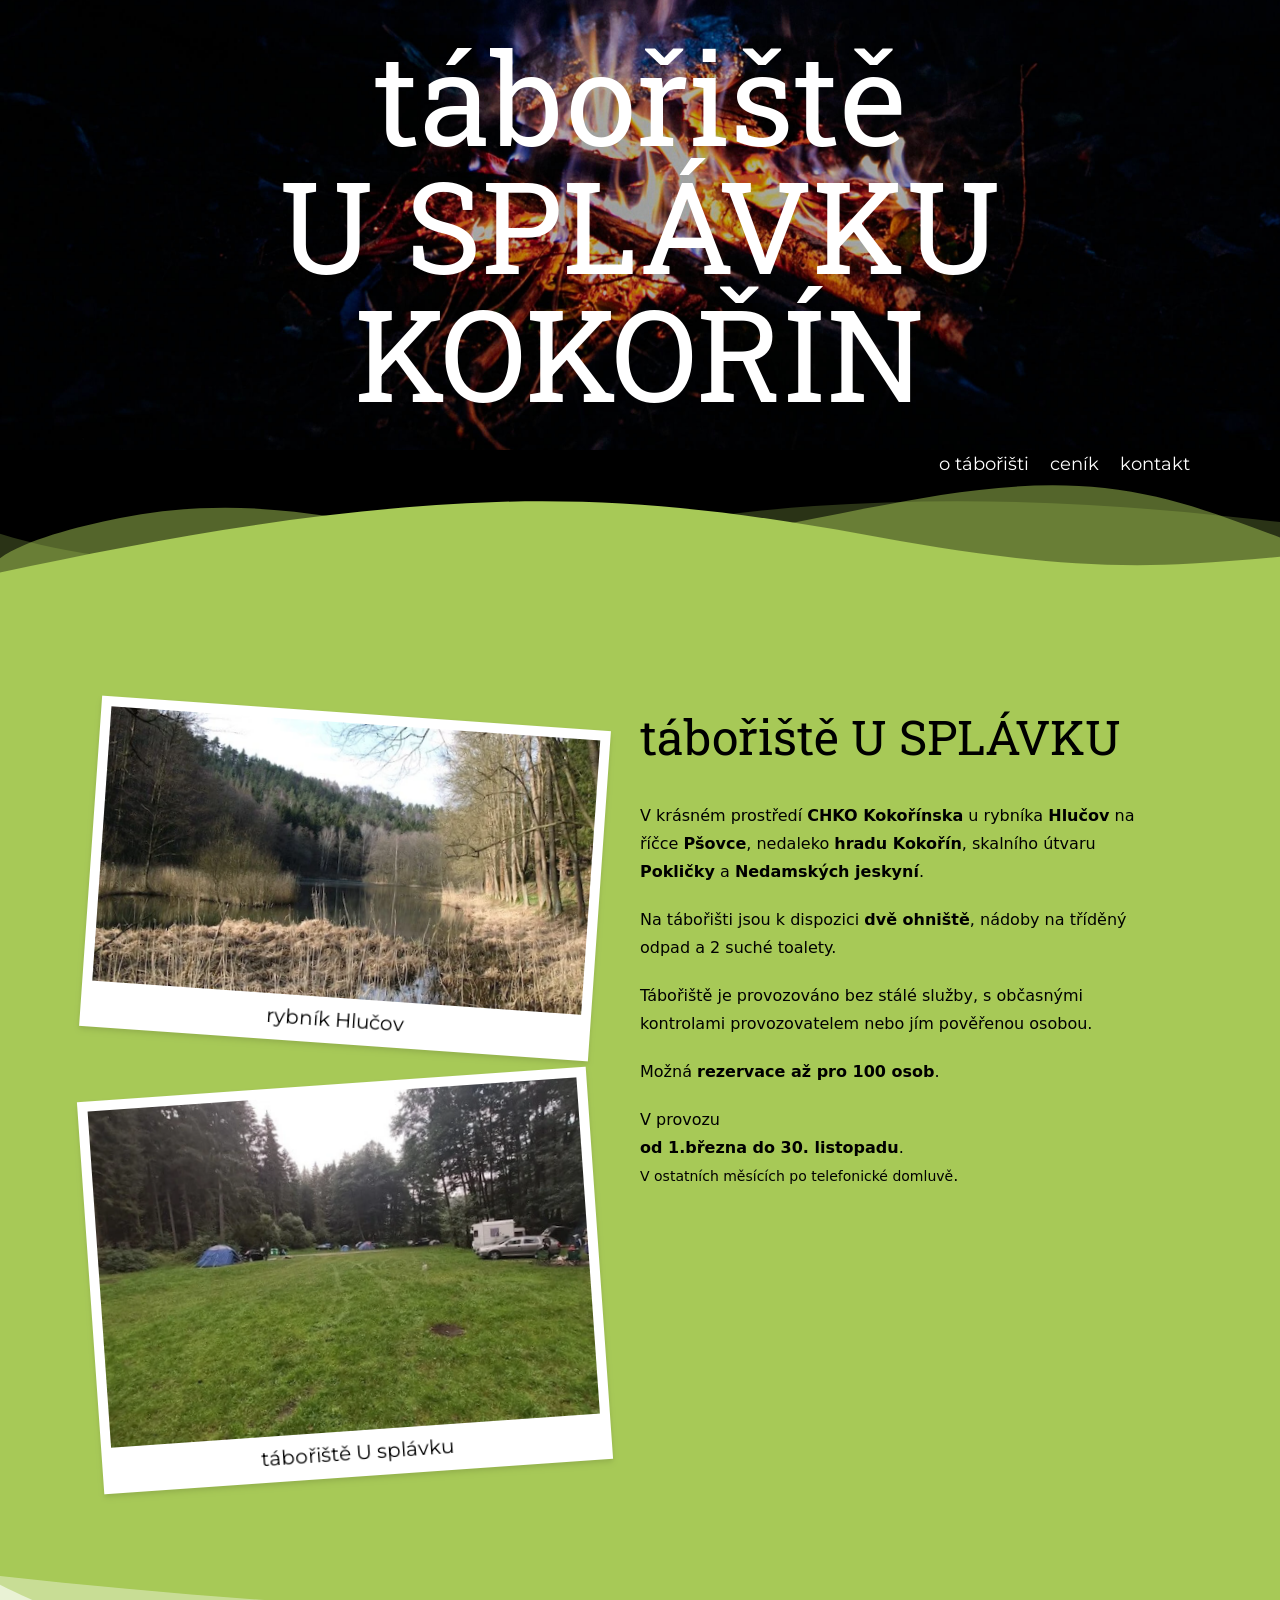
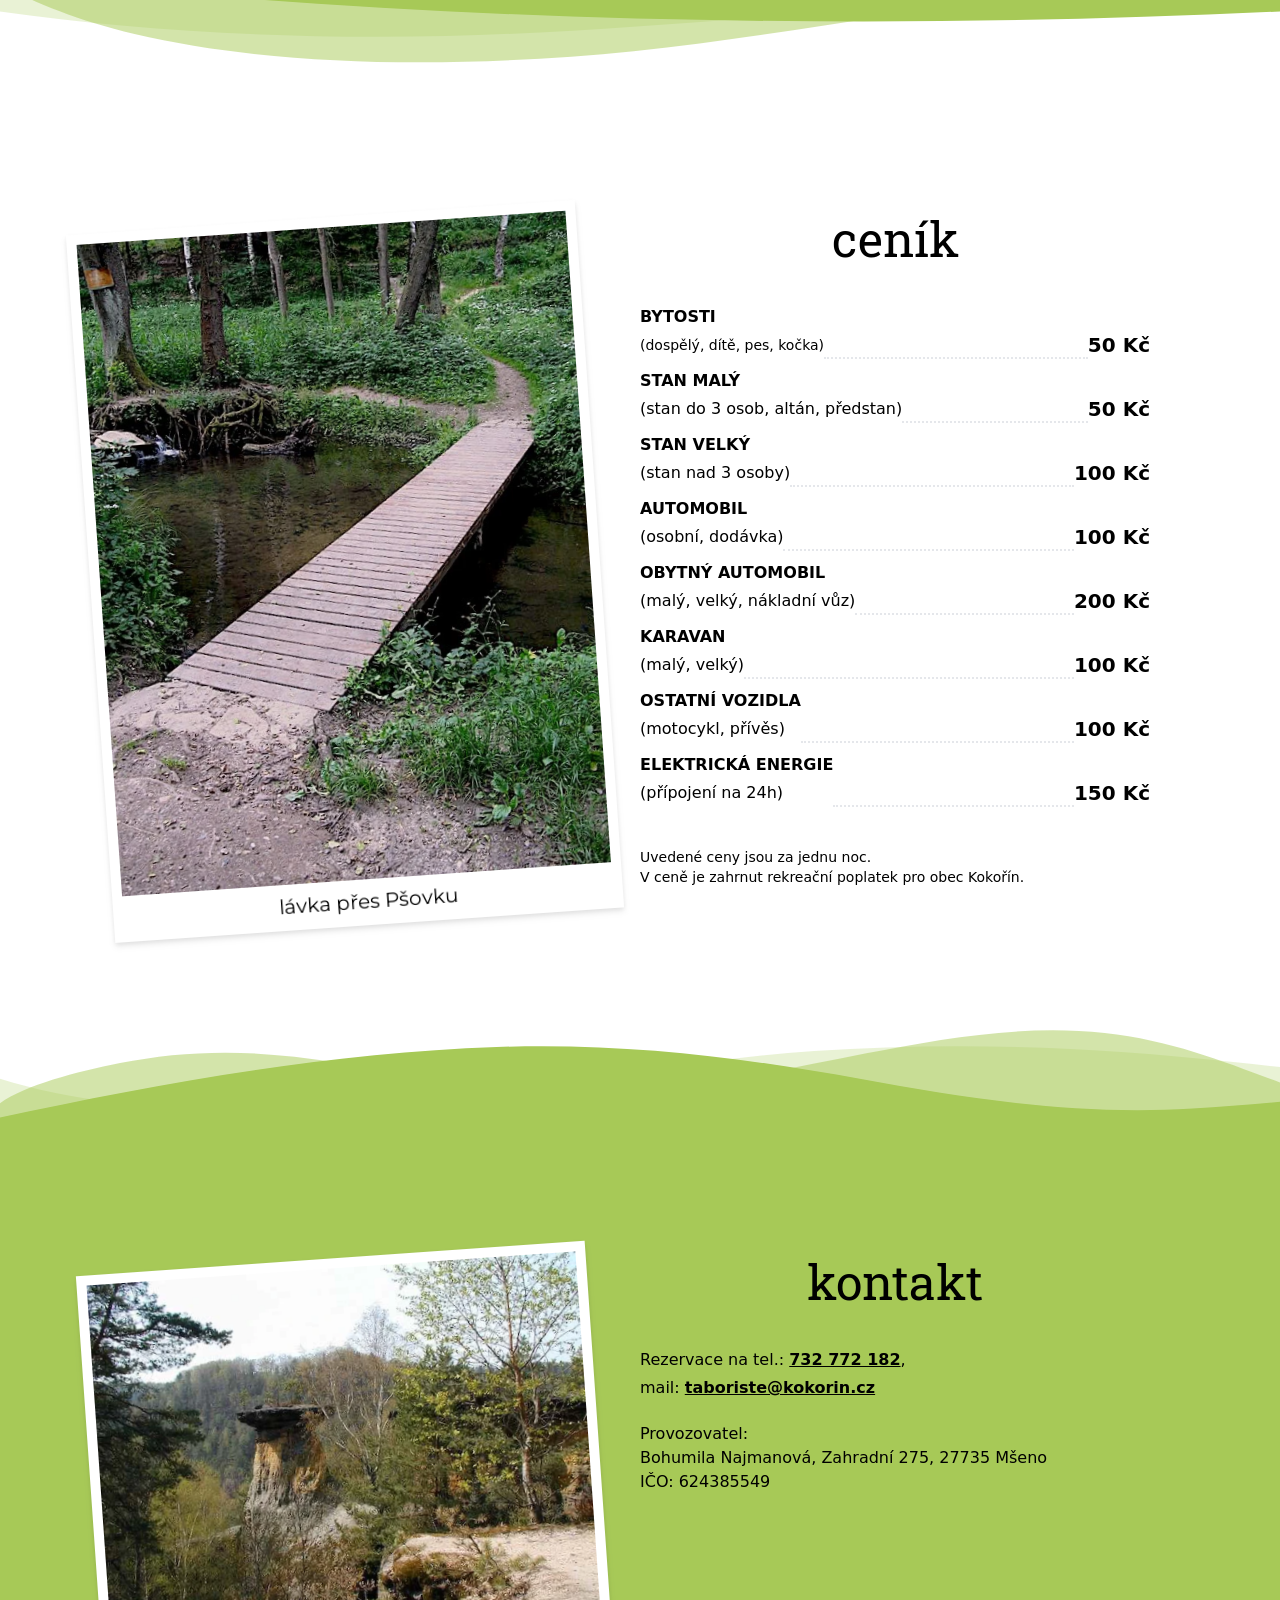
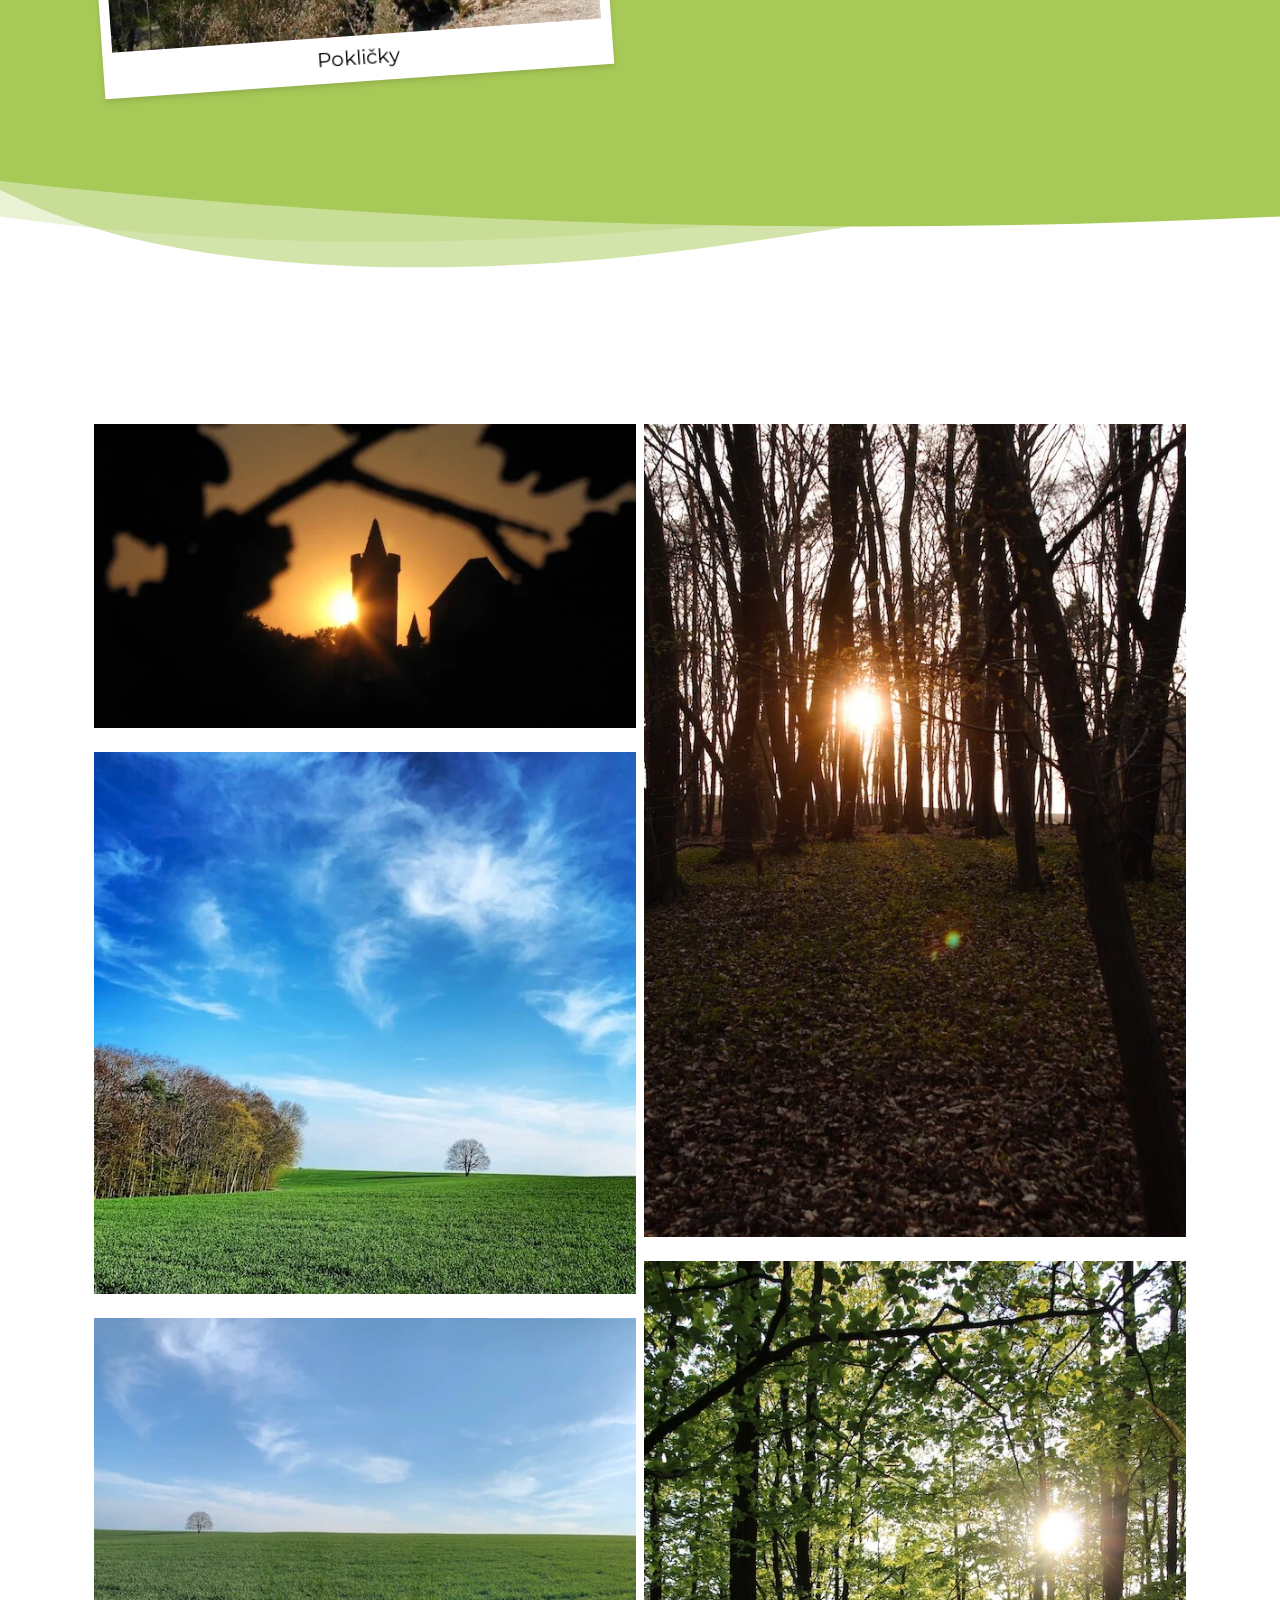
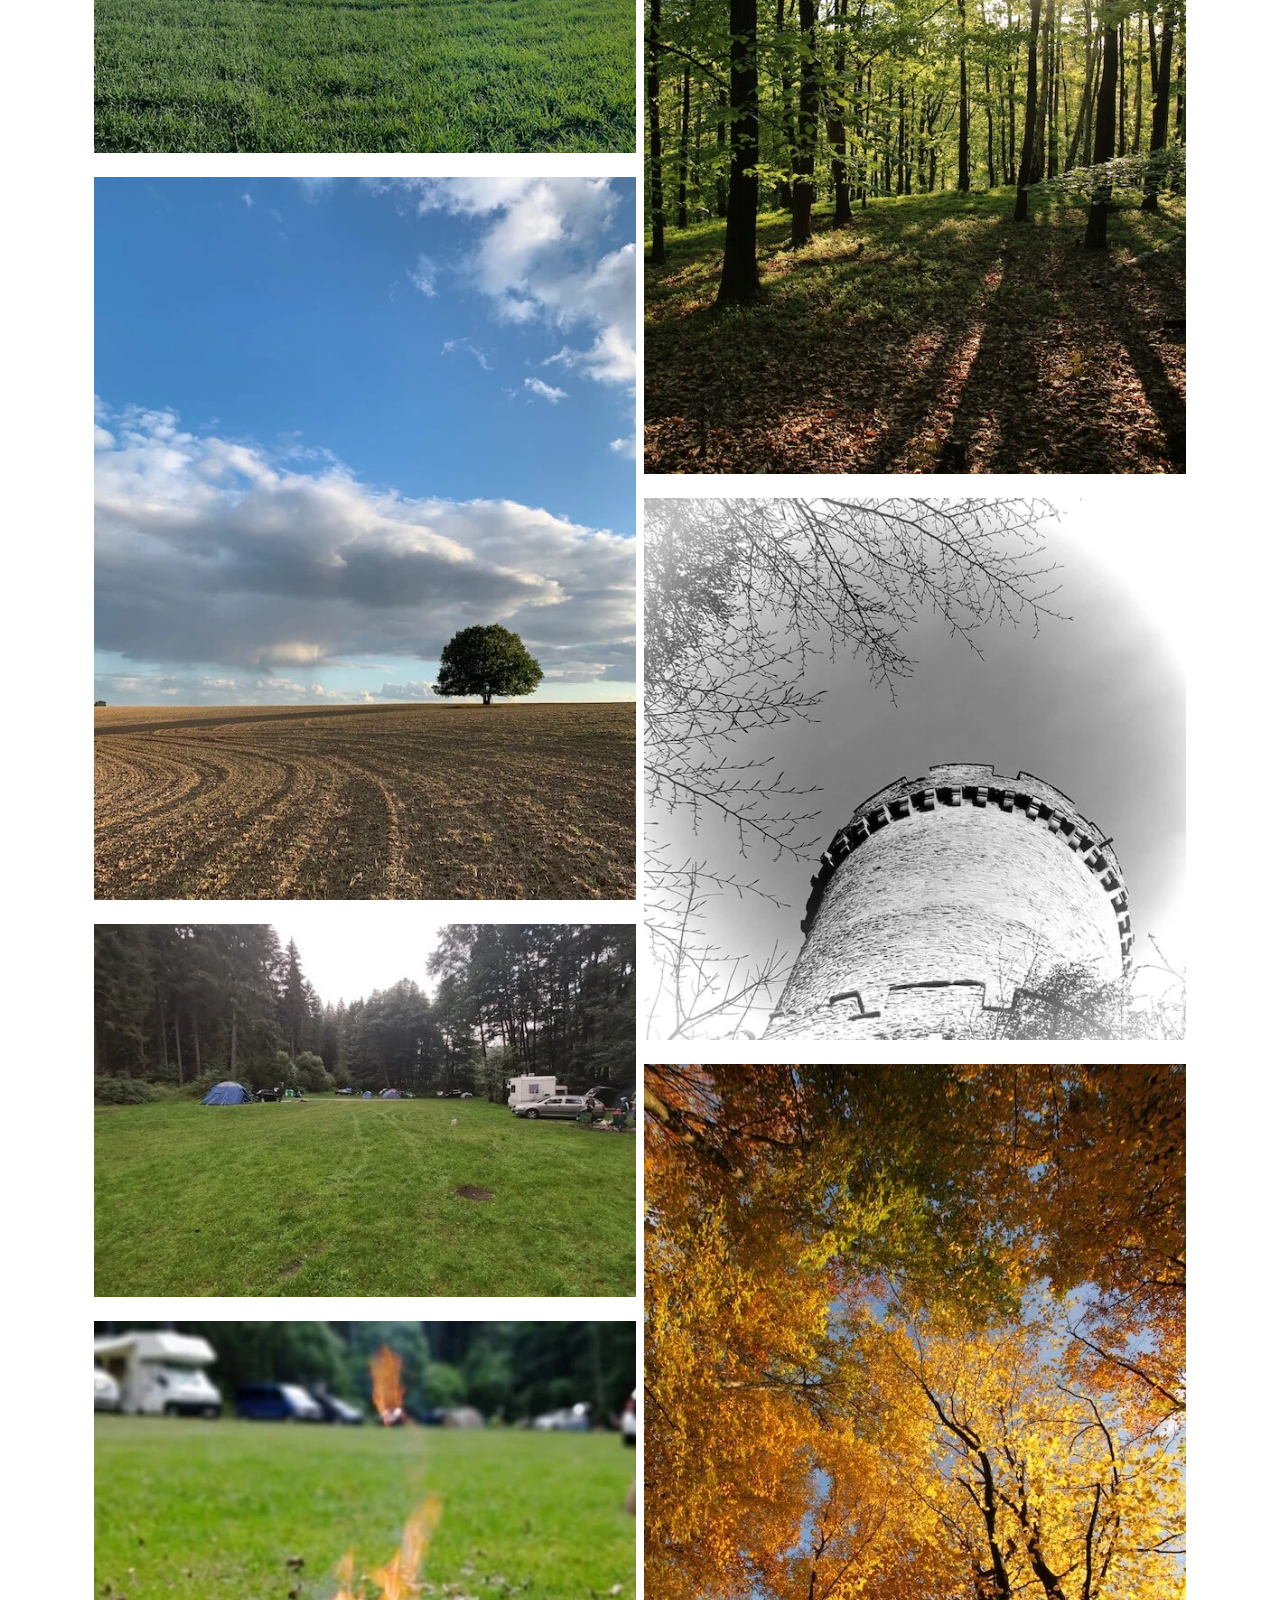
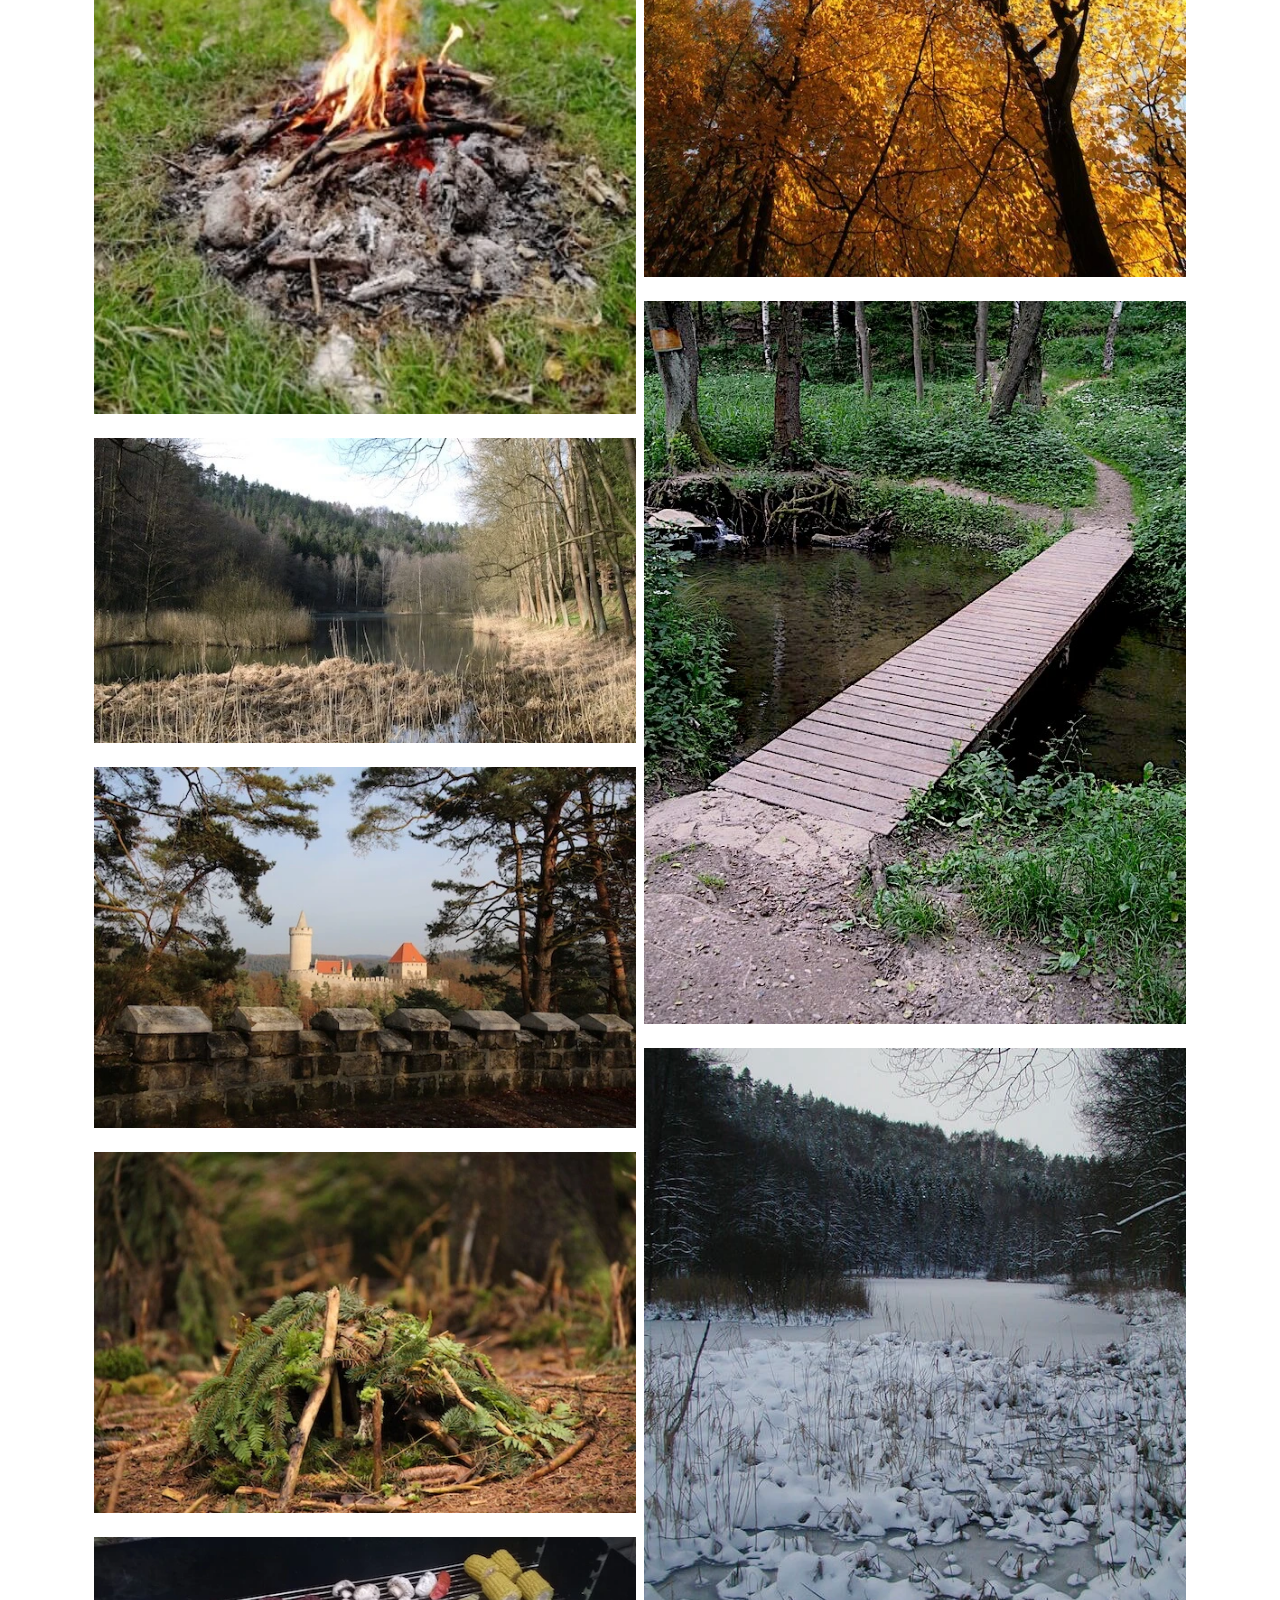
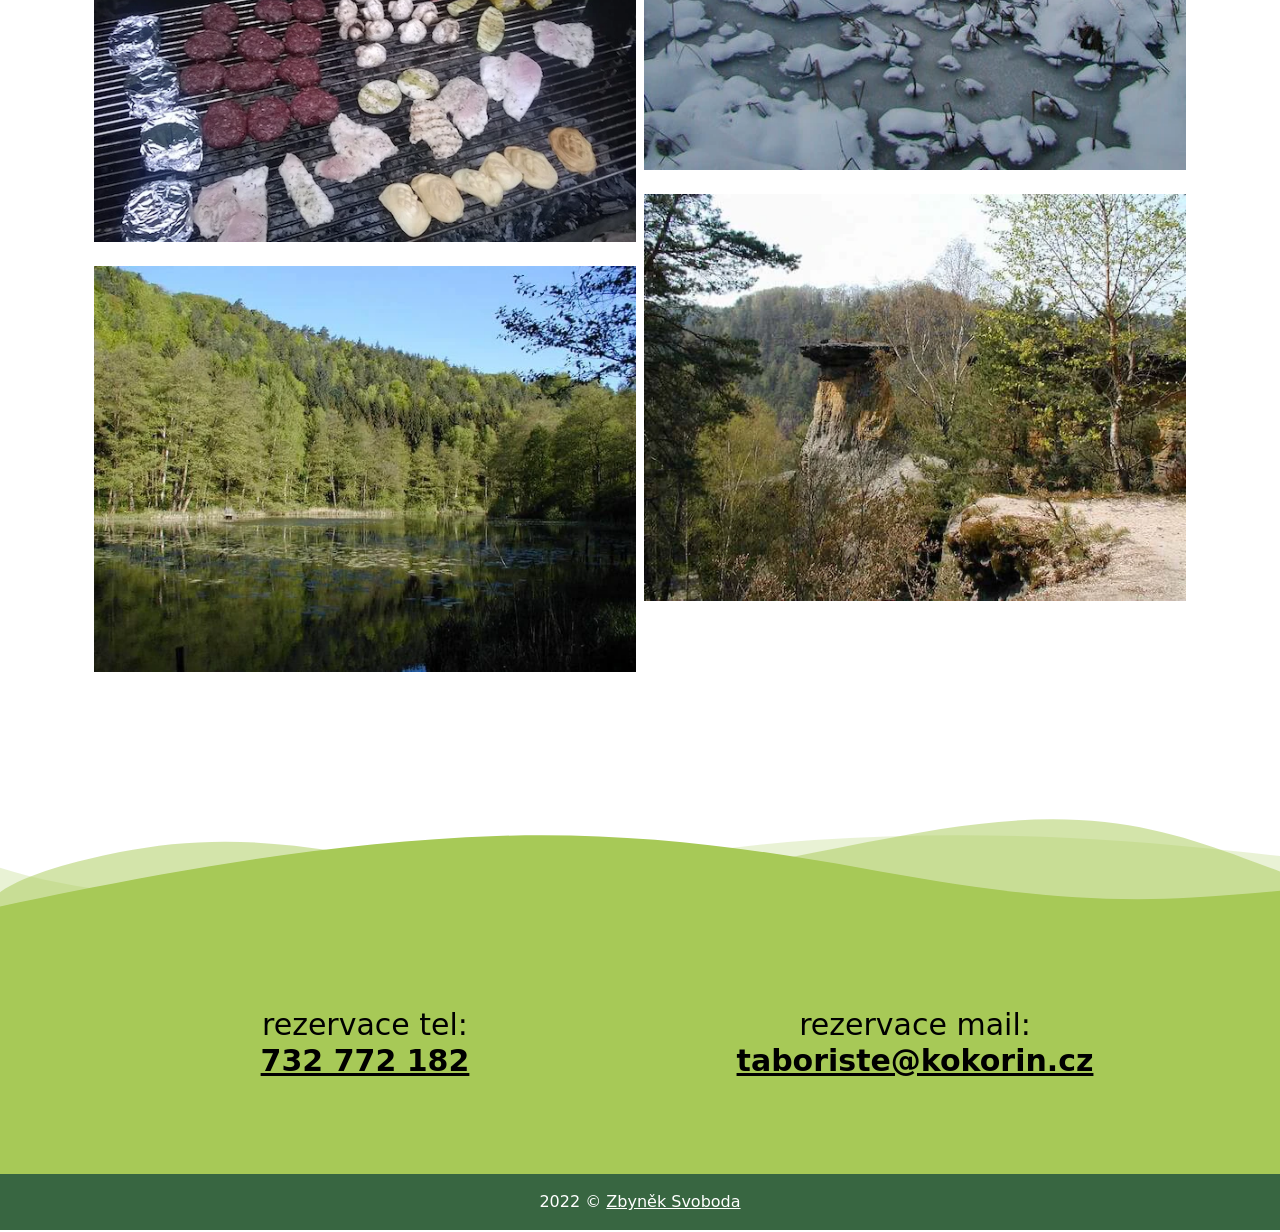
==== index.html @ 5f20dc47 "elektrina" ====
<!DOCTYPE html>
<html lang="en">
	<head>
		<meta charset="UTF-8">
		<meta http-equiv="X-UA-Compatible" content="IE=edge">
		<title>tábořiště U SPLÁVKU</title>
		<meta name="viewport" content="width=device-width, initial-scale=1.0">
		<meta name=”robots” content="index, follow">
		<meta name="keywords" content="tábořiště, camp, kemp, kempování, Kokořín, Kokořínsko, U splávku"/>
		<meta name="description" content="Tábořiště U SPLÁVKU, v CHKO Kokořínsko, nedaleko hradu Kokořín, skalního útvaru Pokličky a Nedamských jeskyní."/>
		<meta name="subject" content="Tábořiště U splávku">
		<meta name="copyright"content="Harasov.eu">
		<meta name="language" content="Czech">
		<meta name="author" content="Zbyněk Svoboda, info@zbyneksvoboda.cz">
		<meta name="reply-to" content="info@zbyneksvoboda.cz">
		<meta name="owner" content="Harasov.eu">
		<link rel="preconnect" href="https://fonts.googleapis.com">
		<link rel="preconnect" href="https://fonts.gstatic.com" crossorigin>
		<link
			href="https://fonts.googleapis.com/css2?family=Montserrat:wght@300;700&family=Roboto+Slab:wght@700;900&family=Shadows+Into+Light&display=swap"
			rel="stylesheet">
		<link rel="stylesheet" href="./style.css">
		<link rel="stylesheet" href="./css.css">
	</head>
	<body class="">
		<header class="">
			<h1 class="text-center text-4xl md:text-6xl lg:text-9xl text-white">tábořiště<br>U SPLÁVKU<br>KOKOŘÍN</h1>
		</header>
		<nav>
			<div class="nav-container container">
				<ul class="mr-4 lg:mr-0 text-lg">
					<li class="pl-4 hover:underline"><a href="#o-splavku" class="hidden md:inline">o tábořišti</a></li>
					<li class="pl-4 hover:underline"><a href="#cenik">ceník</a></li>
					<li class="pl-4 hover:underline"><a href="#kontakt">kontakt</a></li>
				</ul>
			</div>
			<div class="over">
				<div class="custom-shape-divider-bottom-1643545154 vlna" id="o-splavku"><svg data-name="Layer 1"
						xmlns="http://www.w3.org/2000/svg" viewBox="0 0 1200 120" preserveAspectRatio="none">
						<path
							d="M0,0V46.29c47.79,22.2,103.59,32.17,158,28,70.36-5.37,136.33-33.31,206.8-37.5C438.64,32.43,512.34,53.67,583,72.05c69.27,18,138.3,24.88,209.4,13.08,36.15-6,69.85-17.84,104.45-29.34C989.49,25,1113-14.29,1200,52.47V0Z"
							opacity=".25" class="shape-fill"></path>
						<path
							d="M0,0V15.81C13,36.92,27.64,56.86,47.69,72.05,99.41,111.27,165,111,224.58,91.58c31.15-10.15,60.09-26.07,89.67-39.8,40.92-19,84.73-46,130.83-49.67,36.26-2.85,70.9,9.42,98.6,31.56,31.77,25.39,62.32,62,103.63,73,40.44,10.79,81.35-6.69,119.13-24.28s75.16-39,116.92-43.05c59.73-5.85,113.28,22.88,168.9,38.84,30.2,8.66,59,6.17,87.09-7.5,22.43-10.89,48-26.93,60.65-49.24V0Z"
							opacity=".5" class="shape-fill"></path>
						<path
							d="M0,0V5.63C149.93,59,314.09,71.32,475.83,42.57c43-7.64,84.23-20.12,127.61-26.46,59-8.63,112.48,12.24,165.56,35.4C827.93,77.22,886,95.24,951.2,90c86.53-7,172.46-45.71,248.8-84.81V0Z"
							class="shape-fill"></path>
					</svg></div>
			</div>
		</nav>
		<section class="green-bg py-2 md:py-14 lg:py-24">
			<div class="container flex flex-col md:flex-row-reverse">
				<article class="basis-1/2 mx-2 md:mx-10 my-10">
					<h2 class="hidden md:inline text-center text-2xl md:text-4xl lg:text-5xl">tábořiště U SPLÁVKU</h2>
					<p class='leading-7 md:my-5 md:mt-10'>V krásném prostředí <span class="font-bold">CHKO
							Kokořínska</span> u rybníka <span class="font-bold">Hlučov</span> na říčce <span
							class="font-bold">Pšovce</span>, nedaleko <span class="font-bold">hradu Kokořín</span>,
						skalního útvaru <span class="font-bold">Pokličky</span> a <span class="font-bold">Nedamských
							jeskyní</span>.</p>
					<p class="leading-7  my-5">Na tábořišti jsou k dispozici <span class="font-bold">dvě ohniště</span>,
						nádoby na tříděný odpad a 2 suché toalety.</p>
					<p class="leading-7 my-5">Tábořiště je provozováno bez stálé služby, s občasnými kontrolami
						provozovatelem nebo jím pověřenou osobou.</p>
					<p class="leading-7 my-5">Možná <span class="font-bold">rezervace až pro 100 osob</span>.</p>
					<p class="leading-7 my-5">V provozu<br><span class="font-bold">od 1.března do 30.
							listopadu</span>.<br><span class="text-sm">V ostatních měsících po telefonické
							domluvě</span>.</p>
				</article>
				<div class="basis-1/2 flex md:flex-col flex-wrap justify-center">
					<figure class="rounded-2xl mt-10 drop-shadow-md fotka leva">
						<picture>
							<source srcset="./img/7.webp" type="image/webp">
							<source srcset="./img/7.jpg" type="image/jpeg">
							<img src="./img/7.jpg" loading="lazy" alt="rybník Hlučov">
						</picture>
						<figcaption class="text-center text-xl pt-2">rybník Hlučov</figcaption>
					</figure>
					<figure class="rounded-2xl mt-10 drop-shadow-md fotka prava">
						<picture>
							<source srcset="./img/5.webp" type="image/webp">
							<source srcset="./img/5.jpg" type="image/jpeg">
							<img src="./img/5.jpg" loading="lazy" alt="tábořiště U splávku">
						</picture>
						<figcaption class="text-center text-xl pt-2">tábořiště U splávku</figcaption>
					</figure>
				</div>
			</div>
		</section>
		<div class="over">
			<div class="custom-shape-divider-top-1643551526 vlna" id="cenik"><svg data-name="Layer 1"
					xmlns="http://www.w3.org/2000/svg" viewBox="0 0 1200 120" preserveAspectRatio="none">
					<path
						d="M0,0V46.29c47.79,22.2,103.59,32.17,158,28,70.36-5.37,136.33-33.31,206.8-37.5C438.64,32.43,512.34,53.67,583,72.05c69.27,18,138.3,24.88,209.4,13.08,36.15-6,69.85-17.84,104.45-29.34C989.49,25,1113-14.29,1200,52.47V0Z"
						opacity=".25" class="shape-fill"></path>
					<path
						d="M0,0V15.81C13,36.92,27.64,56.86,47.69,72.05,99.41,111.27,165,111,224.58,91.58c31.15-10.15,60.09-26.07,89.67-39.8,40.92-19,84.73-46,130.83-49.67,36.26-2.85,70.9,9.42,98.6,31.56,31.77,25.39,62.32,62,103.63,73,40.44,10.79,81.35-6.69,119.13-24.28s75.16-39,116.92-43.05c59.73-5.85,113.28,22.88,168.9,38.84,30.2,8.66,59,6.17,87.09-7.5,22.43-10.89,48-26.93,60.65-49.24V0Z"
						opacity=".5" class="shape-fill"></path>
					<path
						d="M0,0V5.63C149.93,59,314.09,71.32,475.83,42.57c43-7.64,84.23-20.12,127.61-26.46,59-8.63,112.48,12.24,165.56,35.4C827.93,77.22,886,95.24,951.2,90c86.53-7,172.46-45.71,248.8-84.81V0Z"
						class="shape-fill"></path>
				</svg></div>
		</div>
		<section class="white-bg py-2 md:py-14 lg:py-24">
			<div class="container flex flex-col md:flex-row-reverse">
				<article class="basis-1/2 mx-2 md:mx-10 my-10">
					<h2 class="text-center text-3xl md:text-4xl lg:text-5xl">ceník</h2>
					<div class='leading-7 my-2 mt-10 flex'>
						<div><span class="font-bold">BYTOSTI<br /></span><span class="text-sm">(dospělý, dítě, pes,
								kočka)</span></div><span class="border-b-2 border-dotted grow">&nbsp;</span><span
							class="font-bold text-xl self-end">50 Kč</span>
					</div>
					<div class='leading-7 my-2 flex'>
						<div><span class="font-bold">STAN MALÝ<br></span><span>(stan do 3 osob, altán, předstan)</span>
						</div><span class="border-b-2 border-dotted grow"><br></span><span
							class="font-bold text-xl self-end">50 Kč</span>
					</div>
					<div class='leading-7 my-2 flex'>
						<div><span class="font-bold">STAN VELKÝ<br></span><span>(stan nad 3 osoby)</span></div><span
							class="border-b-2 border-dotted grow">&nbsp;</span><span
							class="font-bold text-xl self-end">100 Kč</span>
					</div>
					<div class='leading-7 my-2 flex'>
						<div><span class="font-bold">AUTOMOBIL<br></span><span>(osobní, dodávka)</span></div><span
							class="border-b-2 border-dotted grow">&nbsp;</span><span
							class="font-bold text-xl self-end">100 Kč</span>
					</div>
					<div class='leading-7 my-2 flex'>
						<div><span class="font-bold">OBYTNÝ AUTOMOBIL<br></span><span>(malý, velký, nákladní vůz)</span>
						</div><span class="border-b-2 border-dotted grow">&nbsp;</span><span
							class="font-bold text-xl self-end">200 Kč</span>
					</div>
					<div class='leading-7 my-2 flex'>
						<div><span class="font-bold">KARAVAN<br></span><span>(malý, velký)</span></div><span
							class="border-b-2 border-dotted grow">&nbsp;</span><span
							class="font-bold text-xl self-end">100 Kč</span>
					</div>
					<div class='leading-7 my-2 flex'>
						<div><span class="font-bold">OSTATNÍ VOZIDLA<br></span><span>(motocykl, přívěs)</span></div>
						<span class="border-b-2 border-dotted grow">&nbsp;</span><span
							class="font-bold text-xl self-end">100 Kč</span>
					</div>
					<div class='leading-7 my-2 flex'>
						<div><span class="font-bold">ELEKTRICKÁ ENERGIE<br></span><span>(přípojení na 24h)</span></div>
						<span class="border-b-2 border-dotted grow">&nbsp;</span><span
							class="font-bold text-xl self-end">150 Kč</span>
					</div>
					<p class="mt-10 text-sm">Uvedené ceny jsou za jednu noc.<br>V ceně je zahrnut rekreační poplatek pro
						obec Kokořín.
					</p>
				</article>
				<div class="basis-1/2 flex md:flex-col flex-wrap justify-center">
					<figure class="rounded-2xl mt-10 drop-shadow-md fotka prava">
						<picture>
							<source srcset="./img/14.webp" type="image/webp">
							<source srcset="./img/14.jpg" type="image/jpeg">
							<img src="./img/14.jpg" loading="lazy" alt="lávka přes Pšovku">
						</picture>
						<figcaption class="text-center text-xl pt-2">lávka přes Pšovku</figcaption>
					</figure>
				</div>
			</div>
		</section>
		<div class="over">
			<div class="custom-shape-divider-bottom-1643545154 vlna" id="kontakt"><svg data-name="Layer 1"
					xmlns="http://www.w3.org/2000/svg" viewBox="0 0 1200 120" preserveAspectRatio="none">
					<path
						d="M0,0V46.29c47.79,22.2,103.59,32.17,158,28,70.36-5.37,136.33-33.31,206.8-37.5C438.64,32.43,512.34,53.67,583,72.05c69.27,18,138.3,24.88,209.4,13.08,36.15-6,69.85-17.84,104.45-29.34C989.49,25,1113-14.29,1200,52.47V0Z"
						opacity=".25" class="shape-fill"></path>
					<path
						d="M0,0V15.81C13,36.92,27.64,56.86,47.69,72.05,99.41,111.27,165,111,224.58,91.58c31.15-10.15,60.09-26.07,89.67-39.8,40.92-19,84.73-46,130.83-49.67,36.26-2.85,70.9,9.42,98.6,31.56,31.77,25.39,62.32,62,103.63,73,40.44,10.79,81.35-6.69,119.13-24.28s75.16-39,116.92-43.05c59.73-5.85,113.28,22.88,168.9,38.84,30.2,8.66,59,6.17,87.09-7.5,22.43-10.89,48-26.93,60.65-49.24V0Z"
						opacity=".5" class="shape-fill"></path>
					<path
						d="M0,0V5.63C149.93,59,314.09,71.32,475.83,42.57c43-7.64,84.23-20.12,127.61-26.46,59-8.63,112.48,12.24,165.56,35.4C827.93,77.22,886,95.24,951.2,90c86.53-7,172.46-45.71,248.8-84.81V0Z"
						class="shape-fill"></path>
				</svg></div>
		</div>
		<section class="green-bg py-2 md:py-14 lg:py-24">
			<div class="container flex flex-col md:flex-row-reverse">
				<article class="basis-1/2 mx-2 md:mx-10 my-10">
					<h2 class="text-center text-3xl md:text-4xl lg:text-5xl">kontakt</h2>
					<p class='leading-7 my-5 mt-10'>Rezervace na tel.: <a href="tel:+420732772182"
							class="font-bold underline">732 772 182</a>,<br>mail: <a href="mailto:taboriste@kokorin.cz"
							class="font-bold underline">taboriste@kokorin.cz</a></p>
					<p>
						Provozovatel:<br>Bohumila Najmanová, Zahradní 275, 27735 Mšeno<br>IČO: 624385549
					</p>
				</article>
				<div class="basis-1/2 flex md:flex-col flex-wrap justify-center">
					<!-- <img src="./img/6.jpg" class="rounded-2xl mt-10 drop-shadow-md p-2 md:p-0" loading="lazy"> -->
					<figure class="rounded-2xl mt-10 drop-shadow-md fotka prava">
						<picture>
							<source srcset="./img/16.webp" type="image/webp">
							<source srcset="./img/16.jpg" type="image/jpeg">
							<img src="./img/16.jpg" loading="lazy" alt="Pokličky">
						</picture>
						<figcaption class="text-center text-xl pt-2">Pokličky</figcaption>
					</figure>
				</div>
			</div>
		</section>
		<div class="over">
			<div class="custom-shape-divider-top-1643551526 vlna"><svg data-name="Layer 1"
					xmlns="http://www.w3.org/2000/svg" viewBox="0 0 1200 120" preserveAspectRatio="none">
					<path
						d="M0,0V46.29c47.79,22.2,103.59,32.17,158,28,70.36-5.37,136.33-33.31,206.8-37.5C438.64,32.43,512.34,53.67,583,72.05c69.27,18,138.3,24.88,209.4,13.08,36.15-6,69.85-17.84,104.45-29.34C989.49,25,1113-14.29,1200,52.47V0Z"
						opacity=".25" class="shape-fill"></path>
					<path
						d="M0,0V15.81C13,36.92,27.64,56.86,47.69,72.05,99.41,111.27,165,111,224.58,91.58c31.15-10.15,60.09-26.07,89.67-39.8,40.92-19,84.73-46,130.83-49.67,36.26-2.85,70.9,9.42,98.6,31.56,31.77,25.39,62.32,62,103.63,73,40.44,10.79,81.35-6.69,119.13-24.28s75.16-39,116.92-43.05c59.73-5.85,113.28,22.88,168.9,38.84,30.2,8.66,59,6.17,87.09-7.5,22.43-10.89,48-26.93,60.65-49.24V0Z"
						opacity=".5" class="shape-fill"></path>
					<path
						d="M0,0V5.63C149.93,59,314.09,71.32,475.83,42.57c43-7.64,84.23-20.12,127.61-26.46,59-8.63,112.48,12.24,165.56,35.4C827.93,77.22,886,95.24,951.2,90c86.53-7,172.46-45.71,248.8-84.81V0Z"
						class="shape-fill"></path>
				</svg></div>
		</div>
		<section class="container bg-white flex flex-col md:flex-row py-10 md:py-5 foto">
			<div class="py-2 md:py-14 lg:py-24 basis-1/2 px-1">
				<picture>
					<source srcset="./img/1.webp" type="image/webp">
					<source srcset="./img/1.jpg" type="image/jpeg">
					<img src="./img/1.jpg" loading="lazy">
				</picture>
				<picture>
					<source srcset="./img/2.webp" type="image/webp">
					<source srcset="./img/2.jpg" type="image/jpeg">
					<img src="./img/2.jpg" loading="lazy">
				</picture>
				<picture>
					<source srcset="./img/3.webp" type="image/webp">
					<source srcset="./img/3.jpg" type="image/jpeg">
					<img src="./img/3.jpg" loading="lazy">
				</picture>
				<picture>
					<source srcset="./img/4.webp" type="image/webp">
					<source srcset="./img/4.jpg" type="image/jpeg">
					<img src="./img/4.jpg" loading="lazy">
				</picture>
				<picture>
					<source srcset="./img/5.webp" type="image/webp">
					<source srcset="./img/5.jpg" type="image/jpeg">
					<img src="./img/5.jpg" loading="lazy">
				</picture>
				<picture>
					<source srcset="./img/6.webp" type="image/webp">
					<source srcset="./img/6.jpg" type="image/jpeg">
					<img src="./img/6.jpg" loading="lazy">
				</picture>
				<picture>
					<source srcset="./img/7.webp" type="image/webp">
					<source srcset="./img/7.jpg" type="image/jpeg">
					<img src="./img/7.jpg" loading="lazy">
				</picture>
				<picture>
					<source srcset="./img/8.webp" type="image/webp">
					<source srcset="./img/8.jpg" type="image/jpeg">
					<img src="./img/8.jpg" loading="lazy">
				</picture>
				<picture>
					<source srcset="./img/9.webp" type="image/webp">
					<source srcset="./img/9.jpg" type="image/jpeg">
					<img src="./img/9.jpg" loading="lazy">
				</picture>
				<picture>
					<source srcset="./img/17.webp" type="image/webp">
					<source srcset="./img/17.jpg" type="image/jpeg">
					<img src="./img/17.jpg" loading="lazy">
				</picture>
				<picture>
					<source srcset="./img/18.webp" type="image/webp">
					<source srcset="./img/18.jpg" type="image/jpeg">
					<img src="./img/18.jpg" loading="lazy">
				</picture>
			</div>
			<div class="py-0 md:py-14 lg:py-24 basis-1/2 px-1">
				<picture>
					<source srcset="./img/10.webp" type="image/webp">
					<source srcset="./img/10.jpg" type="image/jpeg">
					<img src="./img/10.jpg" loading="lazy">
				</picture>
				<picture>
					<source srcset="./img/11.webp" type="image/webp">
					<source srcset="./img/11.jpg" type="image/jpeg">
					<img src="./img/11.jpg" loading="lazy">
				</picture>
				<picture>
					<source srcset="./img/12.webp" type="image/webp">
					<source srcset="./img/12.jpg" type="image/jpeg">
					<img src="./img/12.jpg" loading="lazy">
				</picture>
				<picture>
					<source srcset="./img/13.webp" type="image/webp">
					<source srcset="./img/13.jpg" type="image/jpeg">
					<img src="./img/13.jpg" loading="lazy">
				</picture>
				<picture>
					<source srcset="./img/14.webp" type="image/webp">
					<source srcset="./img/14.jpg" type="image/jpeg">
					<img src="./img/14.jpg" loading="lazy">
				</picture>
				<picture>
					<source srcset="./img/15.webp" type="image/webp">
					<source srcset="./img/15.jpg" type="image/jpeg">
					<img src="./img/15.jpg" loading="lazy">
				</picture>
				<picture>
					<source srcset="./img/16.webp" type="image/webp">
					<source srcset="./img/16.jpg" type="image/jpeg">
					<img src="./img/16.jpg" loading="lazy">
				</picture>
			</div>
		</section>
		<div class="over">
			<div class="custom-shape-divider-bottom-1643545154 vlna" id="kontakt"><svg data-name="Layer 1"
					xmlns="http://www.w3.org/2000/svg" viewBox="0 0 1200 120" preserveAspectRatio="none">
					<path
						d="M0,0V46.29c47.79,22.2,103.59,32.17,158,28,70.36-5.37,136.33-33.31,206.8-37.5C438.64,32.43,512.34,53.67,583,72.05c69.27,18,138.3,24.88,209.4,13.08,36.15-6,69.85-17.84,104.45-29.34C989.49,25,1113-14.29,1200,52.47V0Z"
						opacity=".25" class="shape-fill"></path>
					<path
						d="M0,0V15.81C13,36.92,27.64,56.86,47.69,72.05,99.41,111.27,165,111,224.58,91.58c31.15-10.15,60.09-26.07,89.67-39.8,40.92-19,84.73-46,130.83-49.67,36.26-2.85,70.9,9.42,98.6,31.56,31.77,25.39,62.32,62,103.63,73,40.44,10.79,81.35-6.69,119.13-24.28s75.16-39,116.92-43.05c59.73-5.85,113.28,22.88,168.9,38.84,30.2,8.66,59,6.17,87.09-7.5,22.43-10.89,48-26.93,60.65-49.24V0Z"
						opacity=".5" class="shape-fill"></path>
					<path
						d="M0,0V5.63C149.93,59,314.09,71.32,475.83,42.57c43-7.64,84.23-20.12,127.61-26.46,59-8.63,112.48,12.24,165.56,35.4C827.93,77.22,886,95.24,951.2,90c86.53-7,172.46-45.71,248.8-84.81V0Z"
						class="shape-fill"></path>
				</svg></div>
		</div>
		<section class="green-bg py-2 md:py-14 lg:py-24">
			<div class="container flex flex-col md:flex-row">
				<div class="basis-1/2 text-center text-xl md:text-3xl">rezervace tel:<br><a href="tel:+420732772182"
						class="font-bold underline">732 772 182</a></div>
				<div class="basis-1/2 text-center text-xl md:text-3xl py-5 md:py-0">rezervace mail:<br><a
						href="mailto:taboriste@kokorin.cz" class="font-bold underline">taboriste@kokorin.cz</a></div>
			</div>
		</section>
		<footer class="footer-bg">
			<div class="text-white text-center py-4">
				2022 &copy; <a href="https://zbyneksvoboda.cz" class="underline">Zbyněk Svoboda</a>
			</div>
		</footer>
		</div>
	</body>
</html>
---- style.css ----
/*! tailwindcss v3.0.18 | MIT License | https://tailwindcss.com*/*,:after,:before{box-sizing:border-box;border:0 solid #e5e7eb}:after,:before{--tw-content:""}html{line-height:1.5;-webkit-text-size-adjust:100%;-moz-tab-size:4;-o-tab-size:4;tab-size:4;font-family:ui-sans-serif,system-ui,-apple-system,BlinkMacSystemFont,Segoe UI,Roboto,Helvetica Neue,Arial,Noto Sans,sans-serif,Apple Color Emoji,Segoe UI Emoji,Segoe UI Symbol,Noto Color Emoji}body{margin:0;line-height:inherit}hr{height:0;color:inherit;border-top-width:1px}abbr:where([title]){-webkit-text-decoration:underline dotted;text-decoration:underline dotted}h1,h2,h3,h4,h5,h6{font-size:inherit;font-weight:inherit}a{color:inherit;text-decoration:inherit}b,strong{font-weight:bolder}code,kbd,pre,samp{font-family:ui-monospace,SFMono-Regular,Menlo,Monaco,Consolas,Liberation Mono,Courier New,monospace;font-size:1em}small{font-size:80%}sub,sup{font-size:75%;line-height:0;position:relative;vertical-align:initial}sub{bottom:-.25em}sup{top:-.5em}table{text-indent:0;border-color:inherit;border-collapse:collapse}button,input,optgroup,select,textarea{font-family:inherit;font-size:100%;line-height:inherit;color:inherit;margin:0;padding:0}button,select{text-transform:none}[type=button],[type=reset],[type=submit],button{-webkit-appearance:button;background-color:initial;background-image:none}:-moz-focusring{outline:auto}:-moz-ui-invalid{box-shadow:none}progress{vertical-align:initial}::-webkit-inner-spin-button,::-webkit-outer-spin-button{height:auto}[type=search]{-webkit-appearance:textfield;outline-offset:-2px}::-webkit-search-decoration{-webkit-appearance:none}::-webkit-file-upload-button{-webkit-appearance:button;font:inherit}summary{display:list-item}blockquote,dd,dl,figure,h1,h2,h3,h4,h5,h6,hr,p,pre{margin:0}fieldset{margin:0}fieldset,legend{padding:0}menu,ol,ul{list-style:none;margin:0;padding:0}textarea{resize:vertical}input::-moz-placeholder,textarea::-moz-placeholder{opacity:1;color:#9ca3af}input:-ms-input-placeholder,textarea:-ms-input-placeholder{opacity:1;color:#9ca3af}input::placeholder,textarea::placeholder{opacity:1;color:#9ca3af}[role=button],button{cursor:pointer}:disabled{cursor:default}audio,canvas,embed,iframe,img,object,svg,video{display:block;vertical-align:middle}img,video{max-width:100%;height:auto}[hidden]{display:none}*,:after,:before{--tw-translate-x:0;--tw-translate-y:0;--tw-rotate:0;--tw-skew-x:0;--tw-skew-y:0;--tw-scale-x:1;--tw-scale-y:1;--tw-pan-x: ;--tw-pan-y: ;--tw-pinch-zoom: ;--tw-scroll-snap-strictness:proximity;--tw-ordinal: ;--tw-slashed-zero: ;--tw-numeric-figure: ;--tw-numeric-spacing: ;--tw-numeric-fraction: ;--tw-ring-inset: ;--tw-ring-offset-width:0px;--tw-ring-offset-color:#fff;--tw-ring-color:#3b82f680;--tw-ring-offset-shadow:0 0 #0000;--tw-ring-shadow:0 0 #0000;--tw-shadow:0 0 #0000;--tw-shadow-colored:0 0 #0000;--tw-blur: ;--tw-brightness: ;--tw-contrast: ;--tw-grayscale: ;--tw-hue-rotate: ;--tw-invert: ;--tw-saturate: ;--tw-sepia: ;--tw-drop-shadow: ;--tw-backdrop-blur: ;--tw-backdrop-brightness: ;--tw-backdrop-contrast: ;--tw-backdrop-grayscale: ;--tw-backdrop-hue-rotate: ;--tw-backdrop-invert: ;--tw-backdrop-opacity: ;--tw-backdrop-saturate: ;--tw-backdrop-sepia: }.container{width:100%}@media (min-width:640px){.container{max-width:640px}}@media (min-width:768px){.container{max-width:768px}}@media (min-width:1024px){.container{max-width:1024px}}@media (min-width:1280px){.container{max-width:1280px}}@media (min-width:1536px){.container{max-width:1536px}}.mx-2{margin-left:.5rem;margin-right:.5rem}.my-10{margin-top:2.5rem;margin-bottom:2.5rem}.my-5{margin-top:1.25rem;margin-bottom:1.25rem}.my-2{margin-top:.5rem;margin-bottom:.5rem}.mr-4{margin-right:1rem}.mt-10{margin-top:2.5rem}.flex{display:flex}.hidden{display:none}.grow{flex-grow:1}.basis-1\/2{flex-basis:50%}.flex-col{flex-direction:column}.flex-wrap{flex-wrap:wrap}.justify-center{justify-content:center}.self-end{align-self:flex-end}.rounded-2xl{border-radius:1rem}.border-b-2{border-bottom-width:2px}.border-dotted{border-style:dotted}.bg-white{--tw-bg-opacity:1;background-color:rgb(255 255 255/var(--tw-bg-opacity))}.p-2{padding:.5rem}.py-2{padding-top:.5rem;padding-bottom:.5rem}.py-10{padding-top:2.5rem;padding-bottom:2.5rem}.px-1{padding-left:.25rem;padding-right:.25rem}.py-1{padding-top:.25rem;padding-bottom:.25rem}.py-0{padding-top:0;padding-bottom:0}.py-5{padding-top:1.25rem;padding-bottom:1.25rem}.py-4{padding-top:1rem;padding-bottom:1rem}.pl-4{padding-left:1rem}.pt-2{padding-top:.5rem}.text-center{text-align:center}.text-4xl{font-size:2.25rem;line-height:2.5rem}.text-lg{font-size:1.125rem;line-height:1.75rem}.text-2xl{font-size:1.5rem;line-height:2rem}.text-sm{font-size:.875rem;line-height:1.25rem}.text-xl{font-size:1.25rem;line-height:1.75rem}.text-3xl{font-size:1.875rem;line-height:2.25rem}.font-bold{font-weight:700}.leading-7{line-height:1.75rem}.text-white{--tw-text-opacity:1;color:rgb(255 255 255/var(--tw-text-opacity))}.underline{-webkit-text-decoration-line:underline;text-decoration-line:underline}.drop-shadow-md{--tw-drop-shadow:drop-shadow(0 4px 3px #00000012) drop-shadow(0 2px 2px #0000000f);filter:var(--tw-blur) var(--tw-brightness) var(--tw-contrast) var(--tw-grayscale) var(--tw-hue-rotate) var(--tw-invert) var(--tw-saturate) var(--tw-sepia) var(--tw-drop-shadow)}.hover\:underline:hover{-webkit-text-decoration-line:underline;text-decoration-line:underline}@media (min-width:768px){.md\:mx-10{margin-left:2.5rem;margin-right:2.5rem}.md\:my-5{margin-top:1.25rem;margin-bottom:1.25rem}.md\:mt-10{margin-top:2.5rem}.md\:inline{display:inline}.md\:flex-row{flex-direction:row}.md\:flex-row-reverse{flex-direction:row-reverse}.md\:flex-col{flex-direction:column}.md\:p-0{padding:0}.md\:py-14{padding-top:3.5rem;padding-bottom:3.5rem}.md\:py-5{padding-top:1.25rem;padding-bottom:1.25rem}.md\:py-0{padding-top:0;padding-bottom:0}.md\:text-6xl{font-size:3.75rem;line-height:1}.md\:text-4xl{font-size:2.25rem;line-height:2.5rem}.md\:text-3xl{font-size:1.875rem;line-height:2.25rem}}@media (min-width:1024px){.lg\:mr-0{margin-right:0}.lg\:py-24{padding-top:6rem;padding-bottom:6rem}.lg\:text-9xl{font-size:8rem;line-height:1}.lg\:text-5xl{font-size:3rem;line-height:1}}
---- css.css ----
@tailwind base;@tailwind components;@tailwind utilities;@import url('https://fonts.googleapis.com/css2?family=Montserrat:wght@400&family=Roboto+Slab:wght@700;900&display=swap');*{padding:0;margin:0;box-sizing:border-box;scroll-behavior:smooth;}.container{max-width:1100px;margin:0 auto;}.green-bg{background-color:#A7C957;position:relative;top:-1px;}.footer-bg{background-color:#386641;position:relative;top:-2px;}header{background-image:url(./img/ohen.jpg);background-repeat:no-repeat;background-position:center center;background-size:cover;min-height:50vh!important;display:flex;justify-content:center;align-items:center;}h1,h2{font-family:'Roboto Slab',serif;text-align:center;}nav{background-color:#000;min-height:50px;}.nav-container{font-family:'Montserrat',sans-serif;font-weight:400;display:flex;justify-content:end!important;}.nav-container ul li{display:inline;color:#fff;}.over{position:relative;top:-1px;overflow:hidden;}.vlna{min-width:2400px!important;}.fotka{border-radius:0;border:10px solid #fff;border-bottom:10px solid #fff;}figure{max-width:80vw!important;overflow:hidden!important;}figcaption{background-color:white;font-family:'Montserrat',sans-serif;}.leva{transform:rotate(4deg);}.prava{transform:rotate(-4deg);}.foto picture{margin:1px!important;}.custom-shape-divider-bottom-1643545154{position:relative;bottom:0;left:0;width:100%;overflow:hidden;line-height:0;transform:rotate(180deg);}.custom-shape-divider-bottom-1643545154 svg{position:relative;display:block;width:calc(100% + 1.3px);height:100px;}.custom-shape-divider-bottom-1643545154 .shape-fill{fill:#A7C957;}.custom-shape-divider-top-1643551526{position:relative;top:-2px;left:0;width:100%;overflow:hidden;line-height:0;}.custom-shape-divider-top-1643551526 svg{position:relative;display:block;width:calc(141% + 1.3px);height:105px;}.custom-shape-divider-top-1643551526 .shape-fill{fill:#A7C957;}
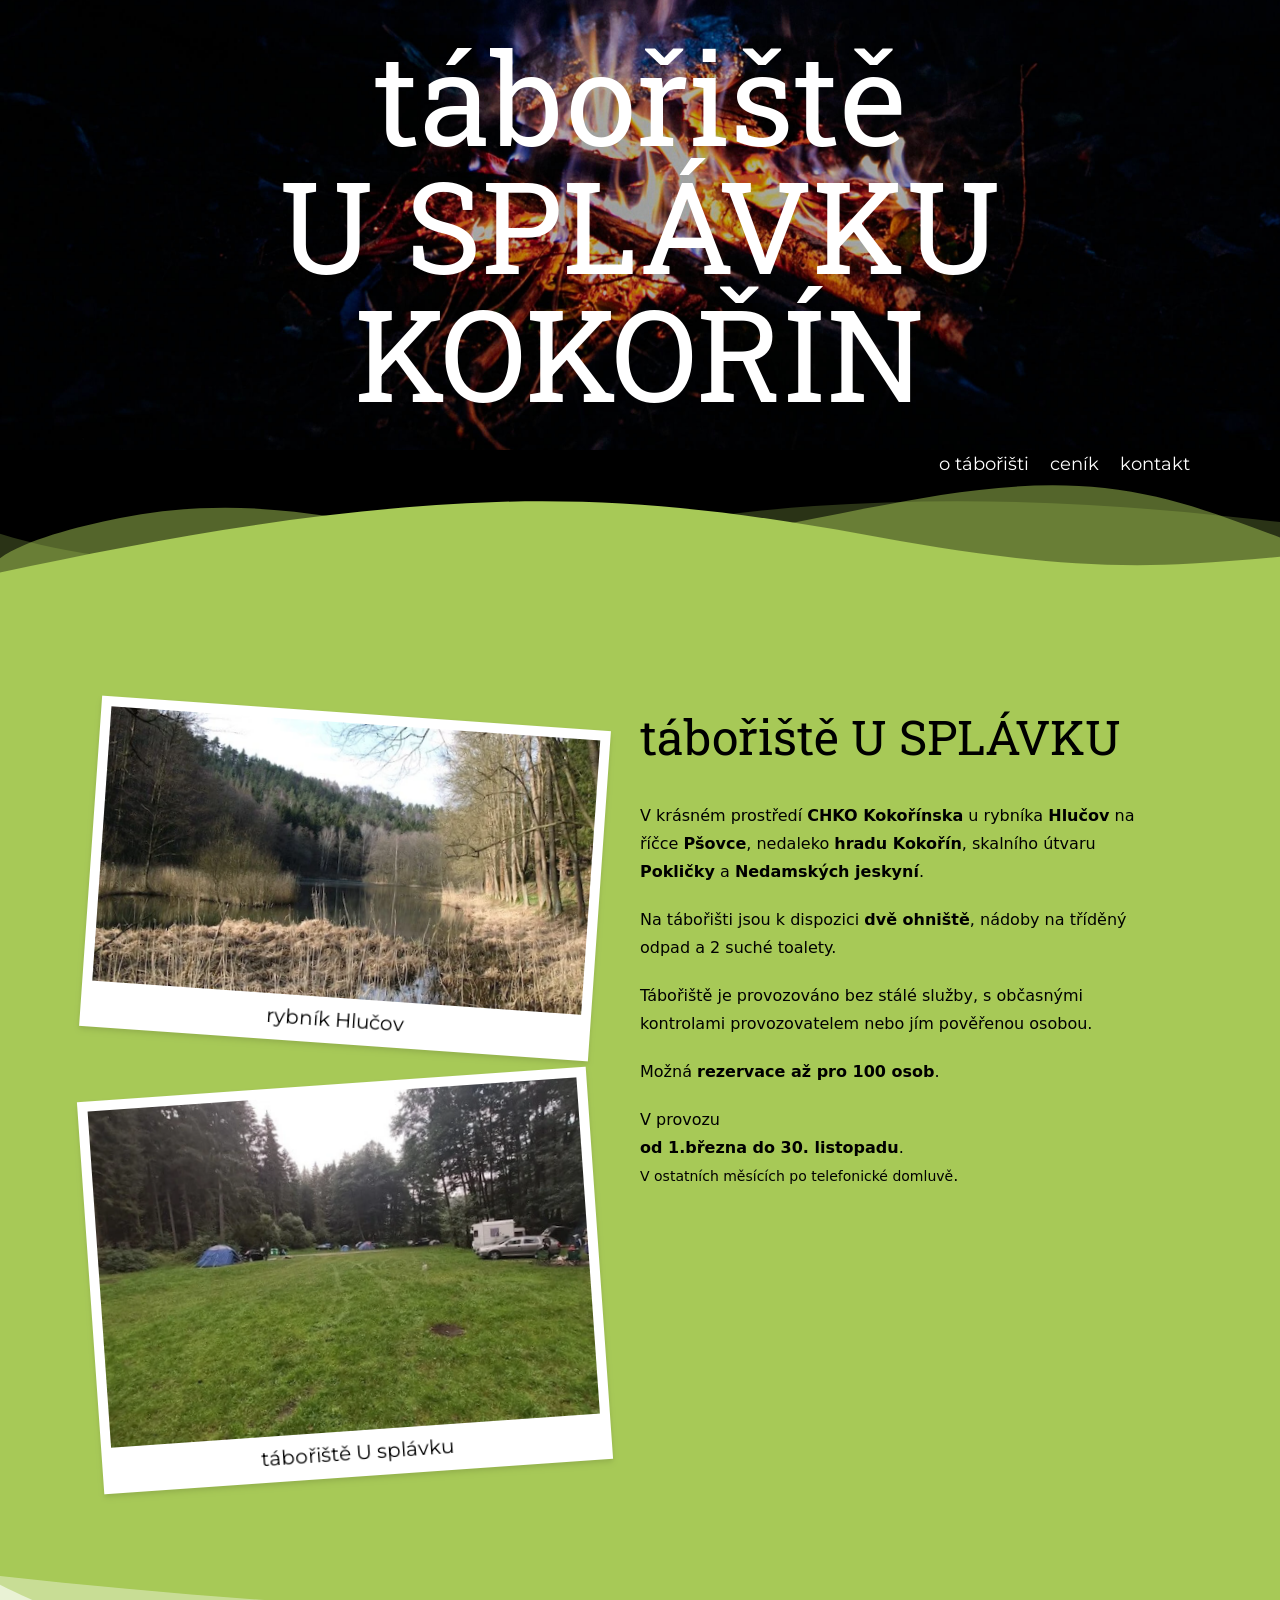
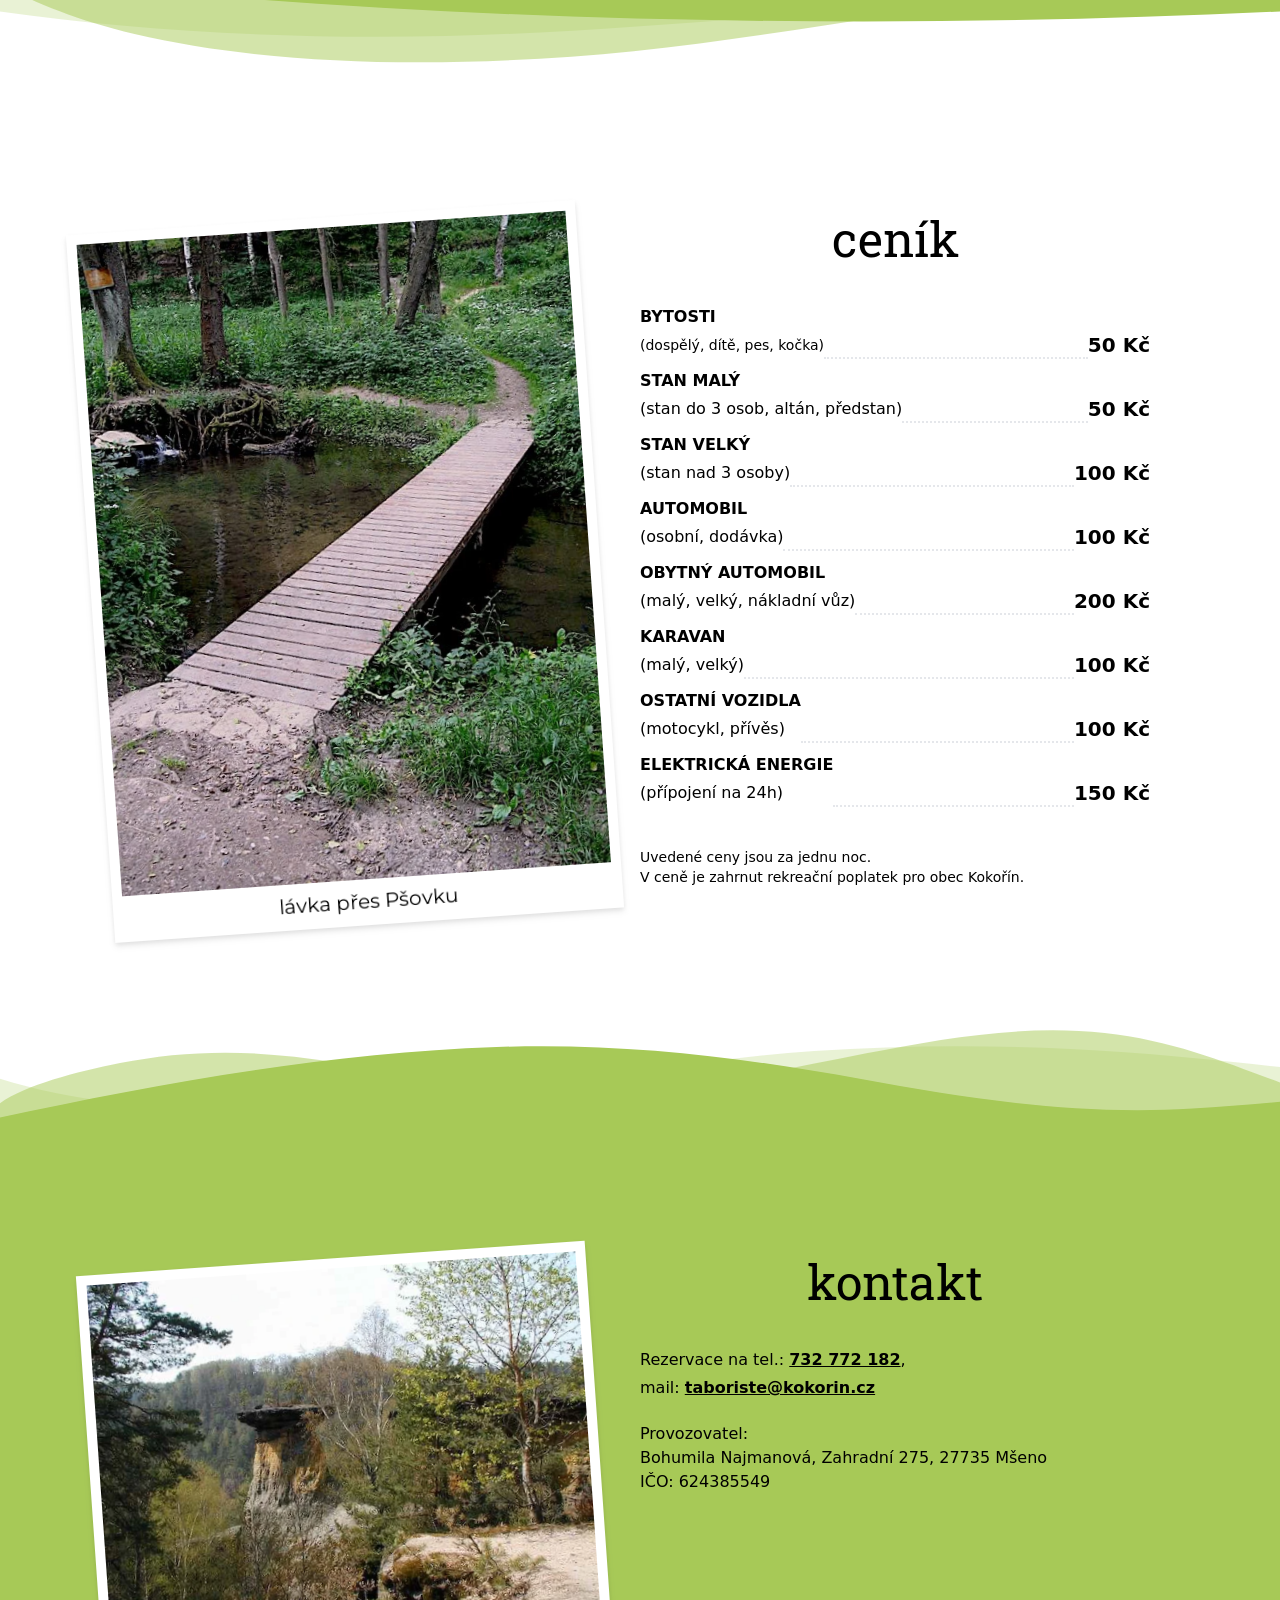
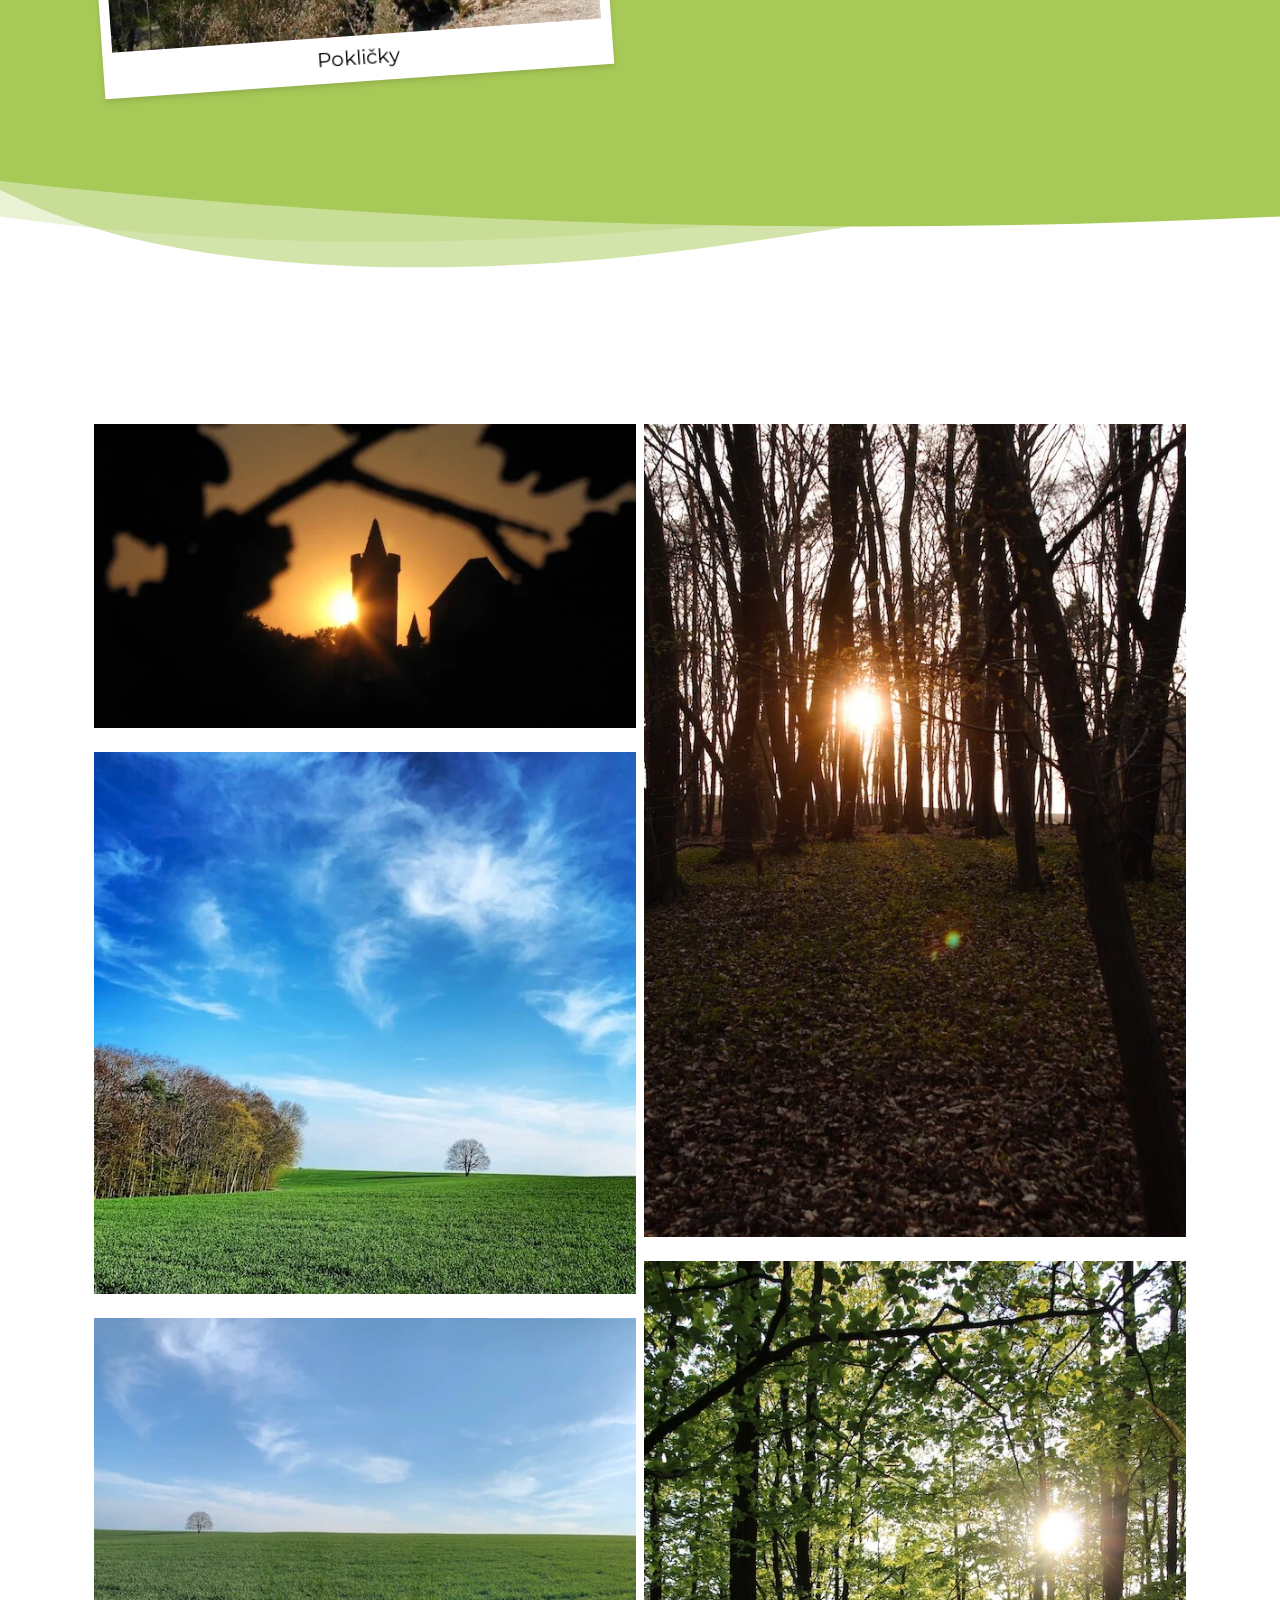
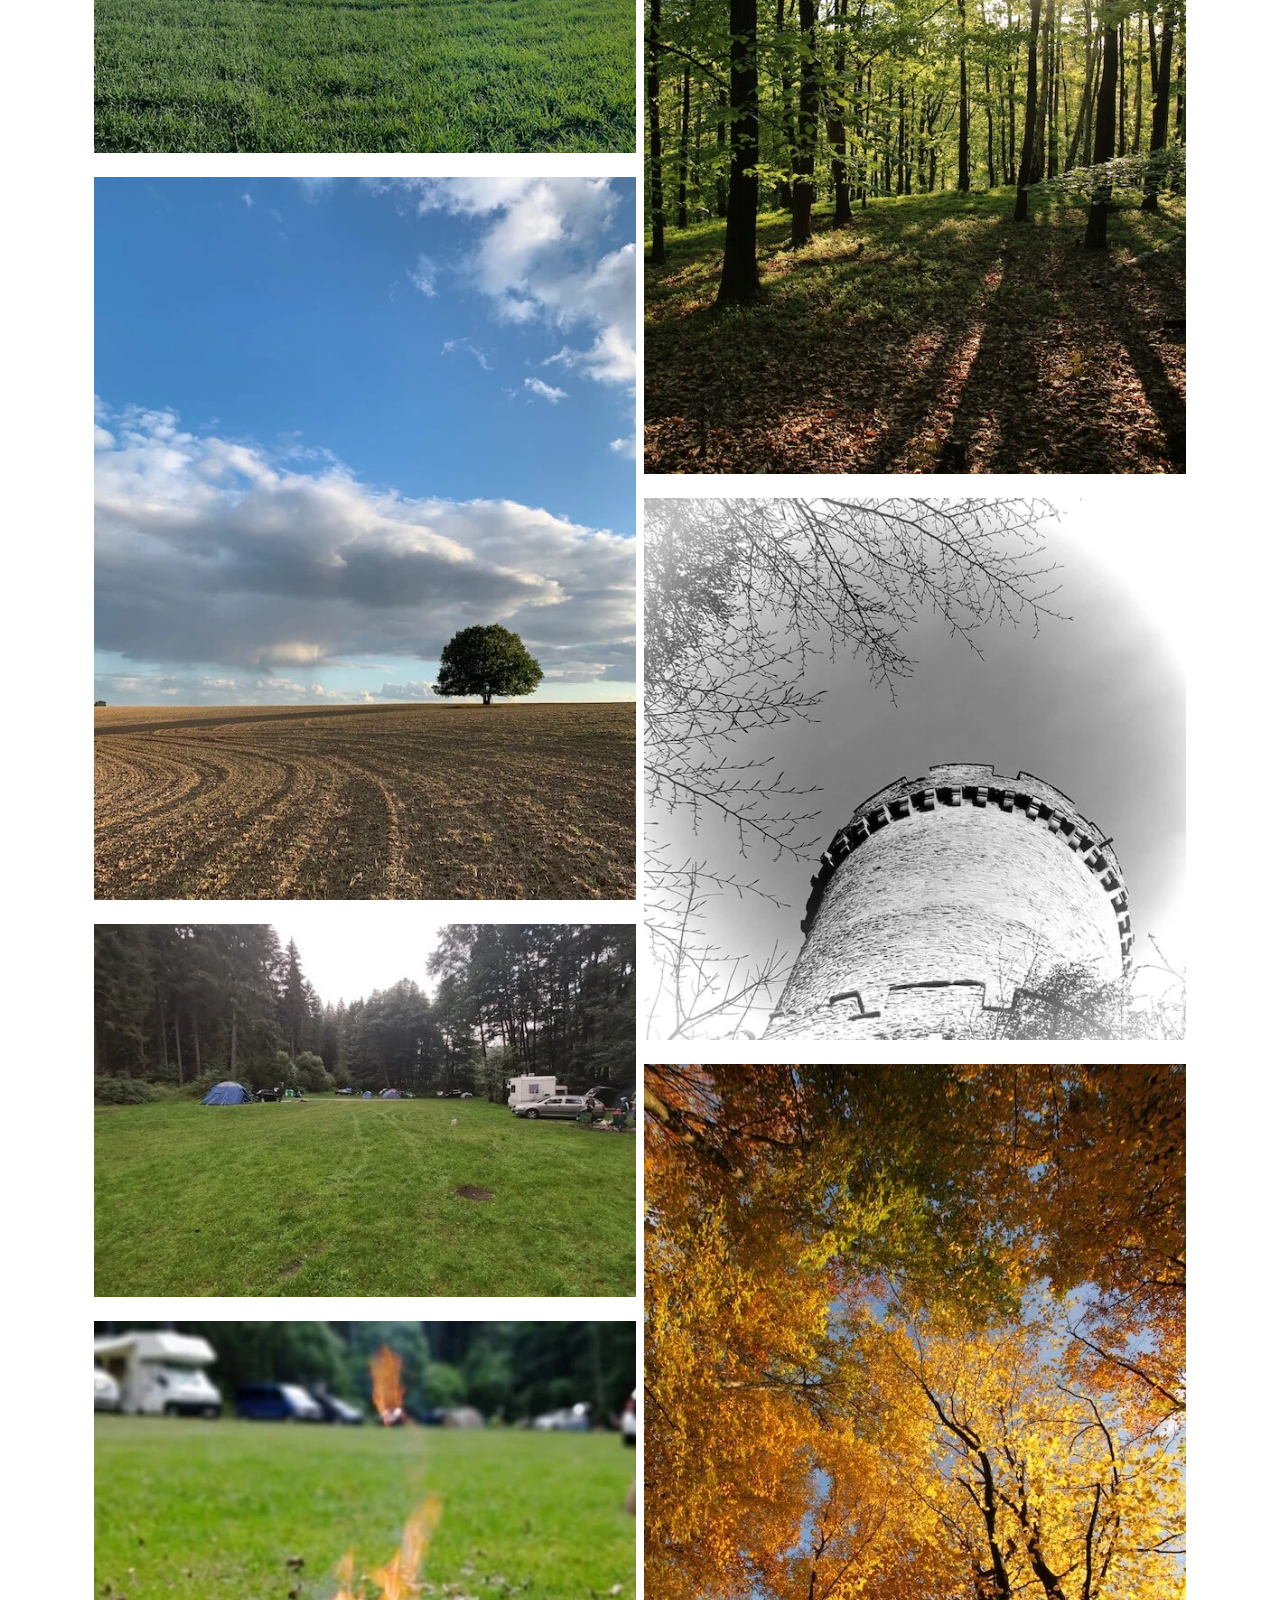
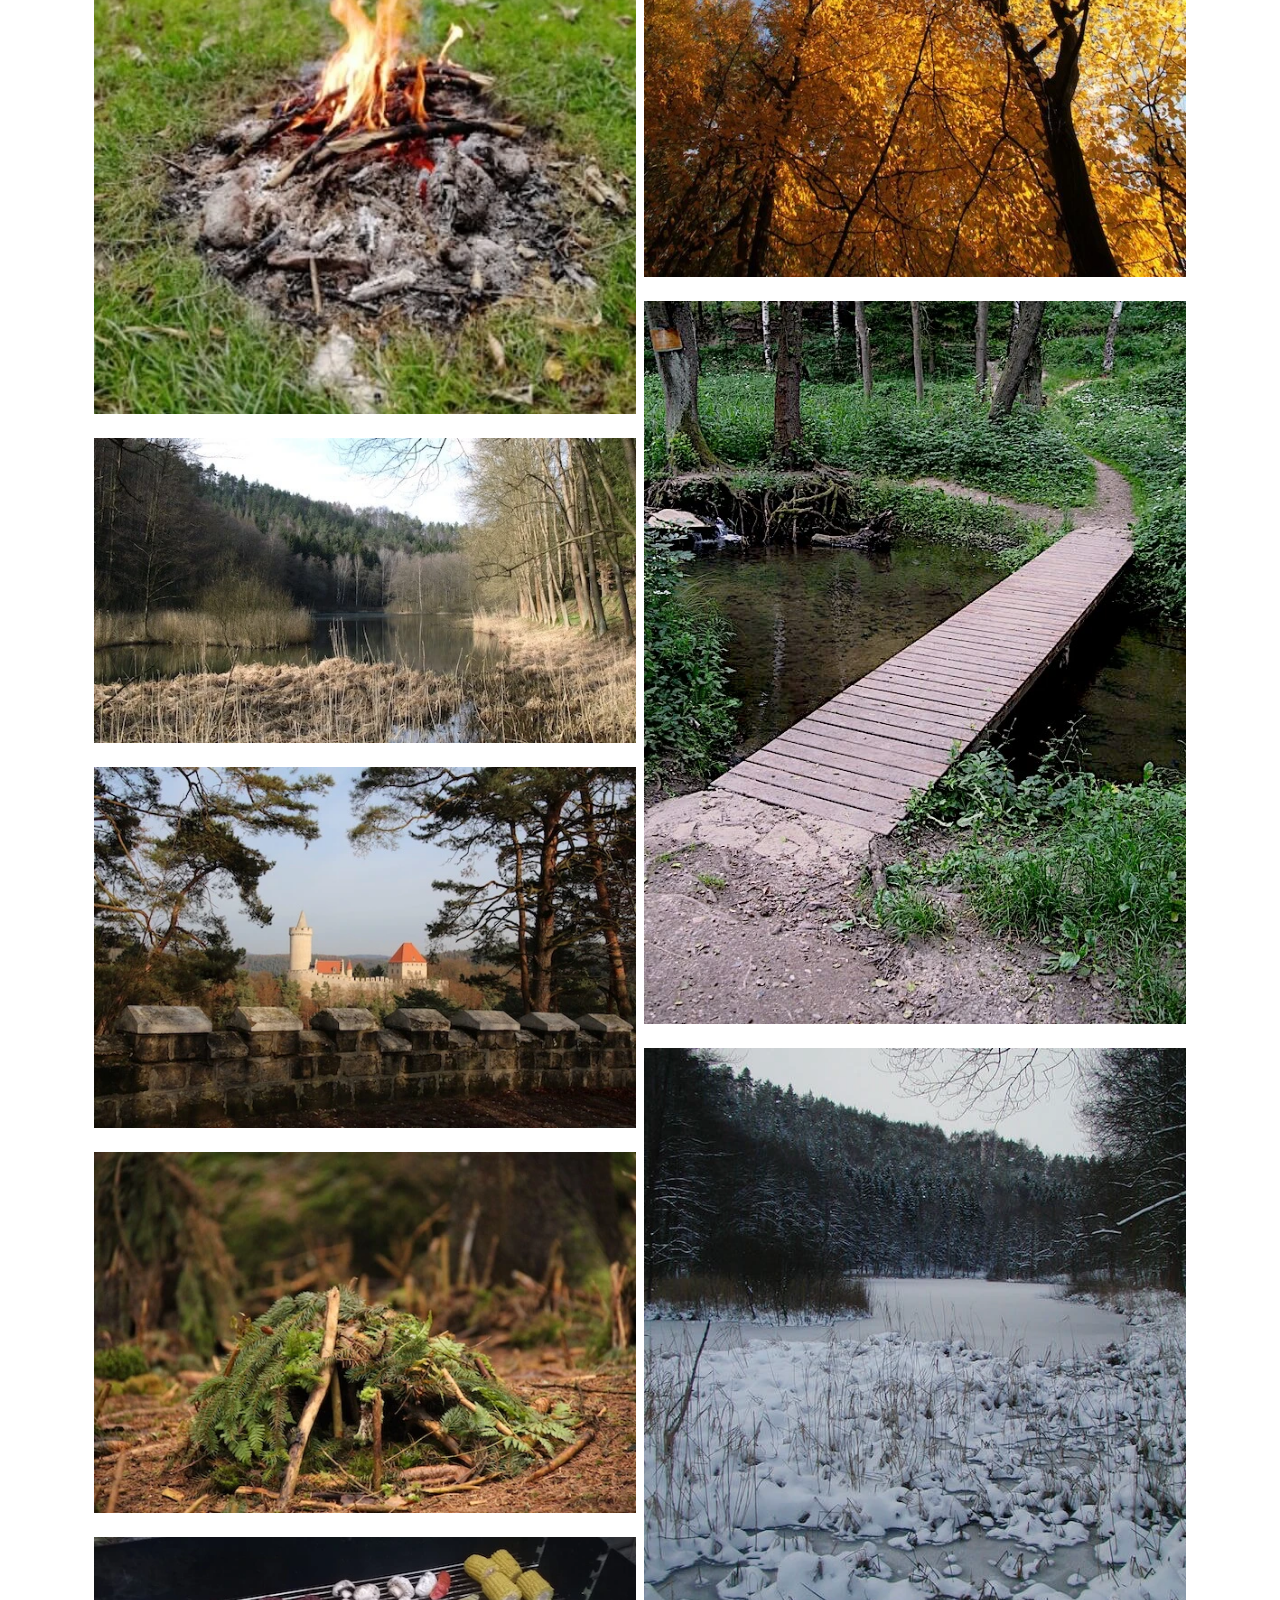
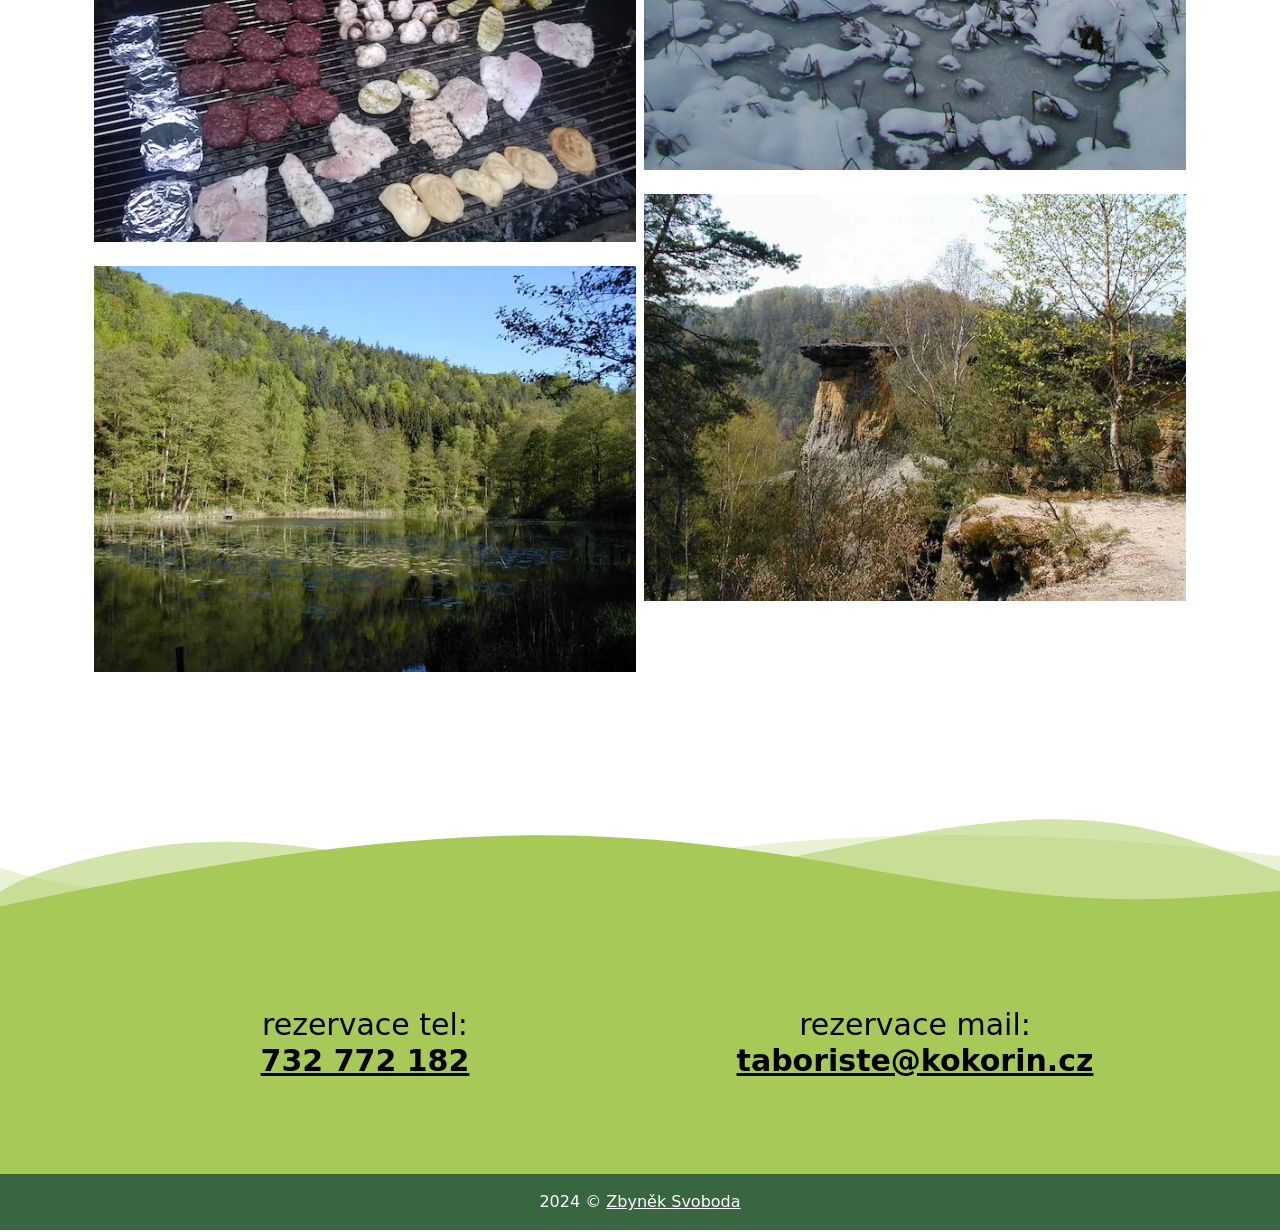
==== commit 173e352e: "datum" ====
--- a/index.html
+++ b/index.html
@@ -333,7 +333,7 @@
 		</section>
 		<footer class="footer-bg">
 			<div class="text-white text-center py-4">
-				2022 &copy; <a href="https://zbyneksvoboda.cz" class="underline">Zbyněk Svoboda</a>
+				2024 &copy; <a href="https://zbyneksvoboda.cz" class="underline">Zbyněk Svoboda</a>
 			</div>
 		</footer>
 		</div>
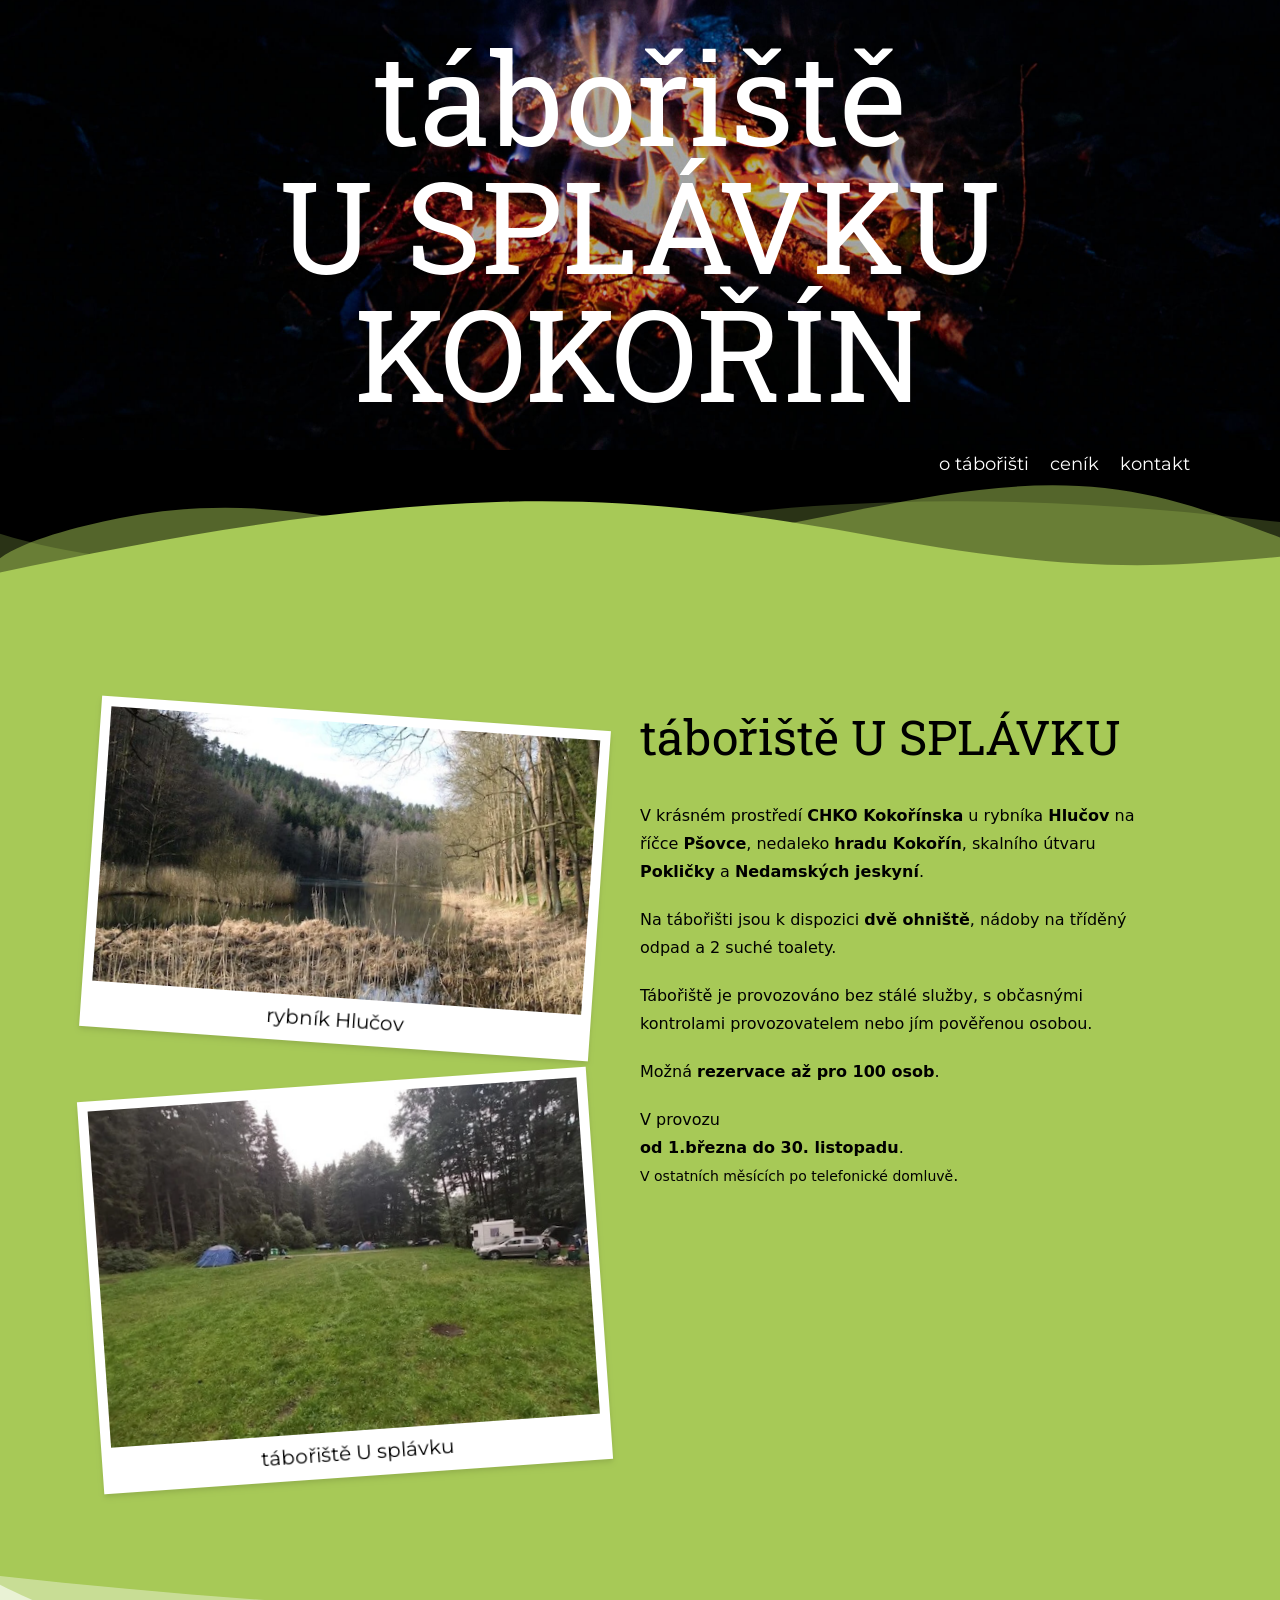
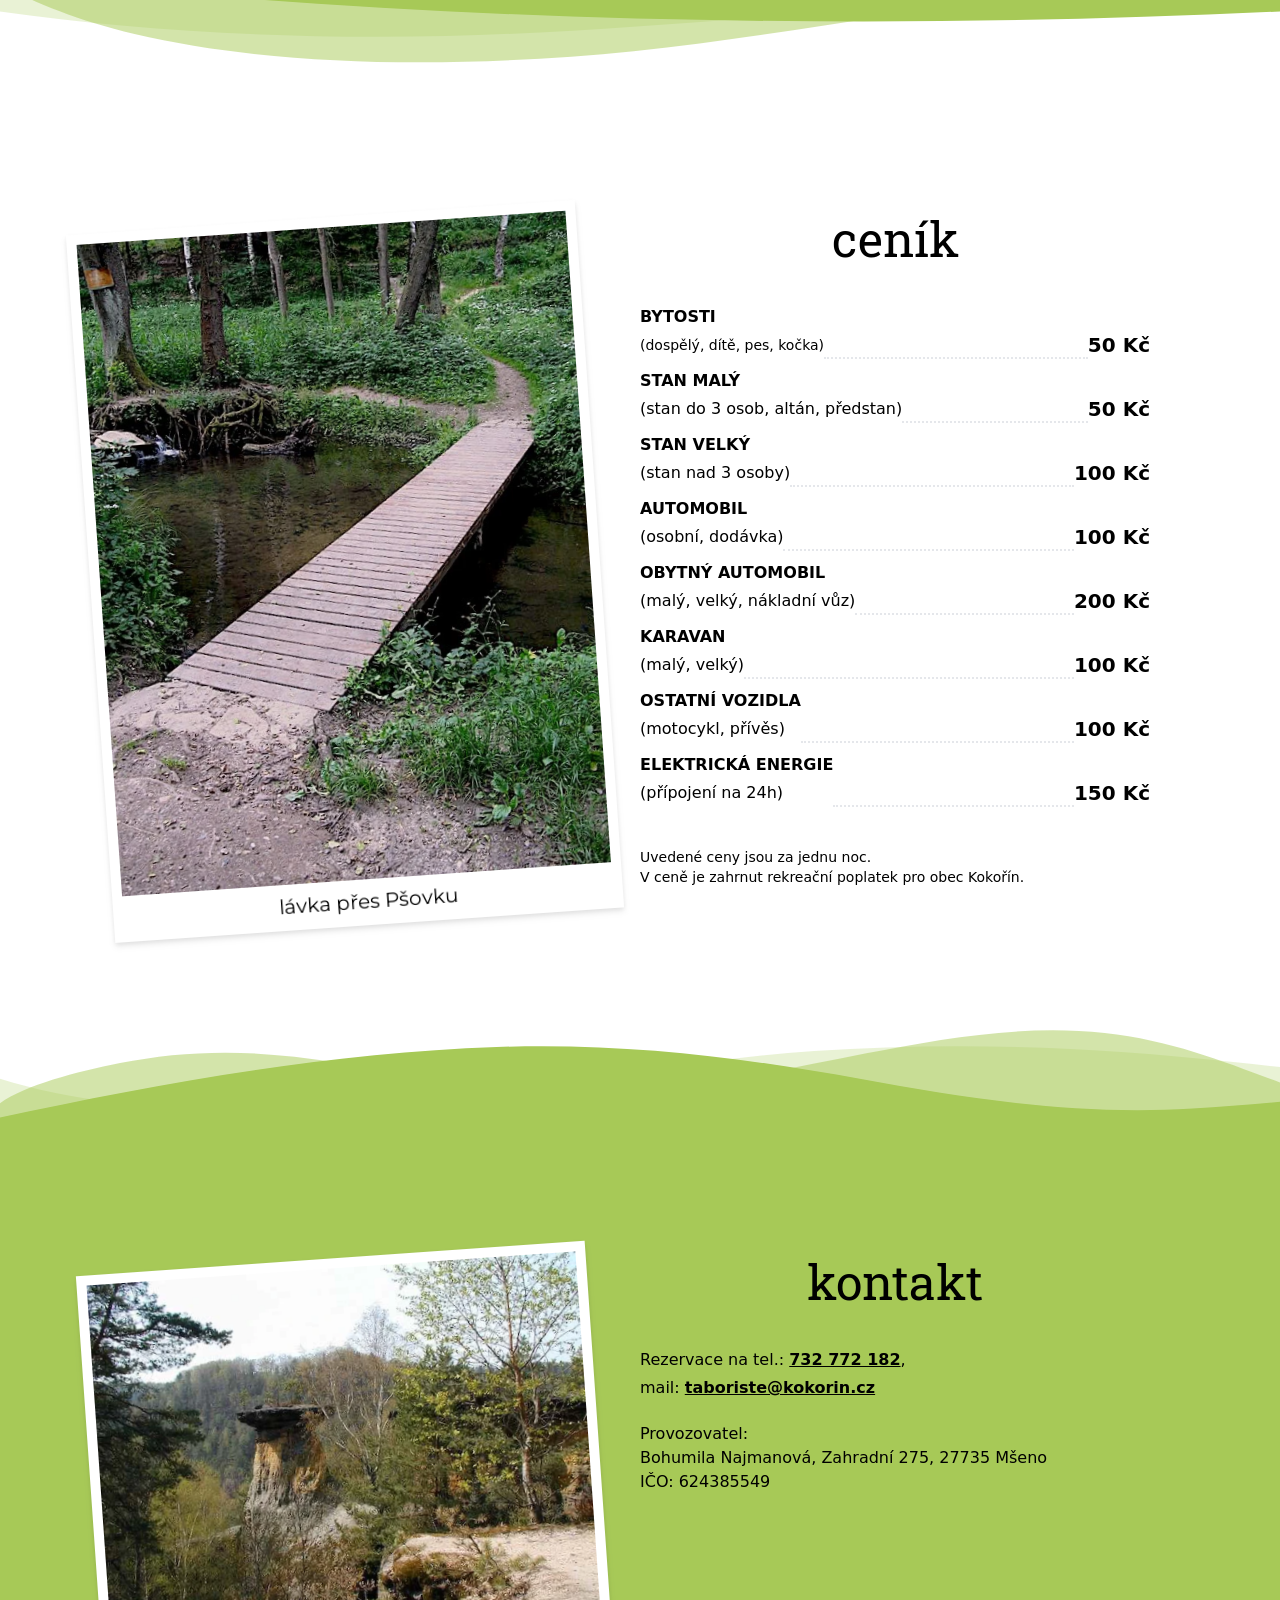
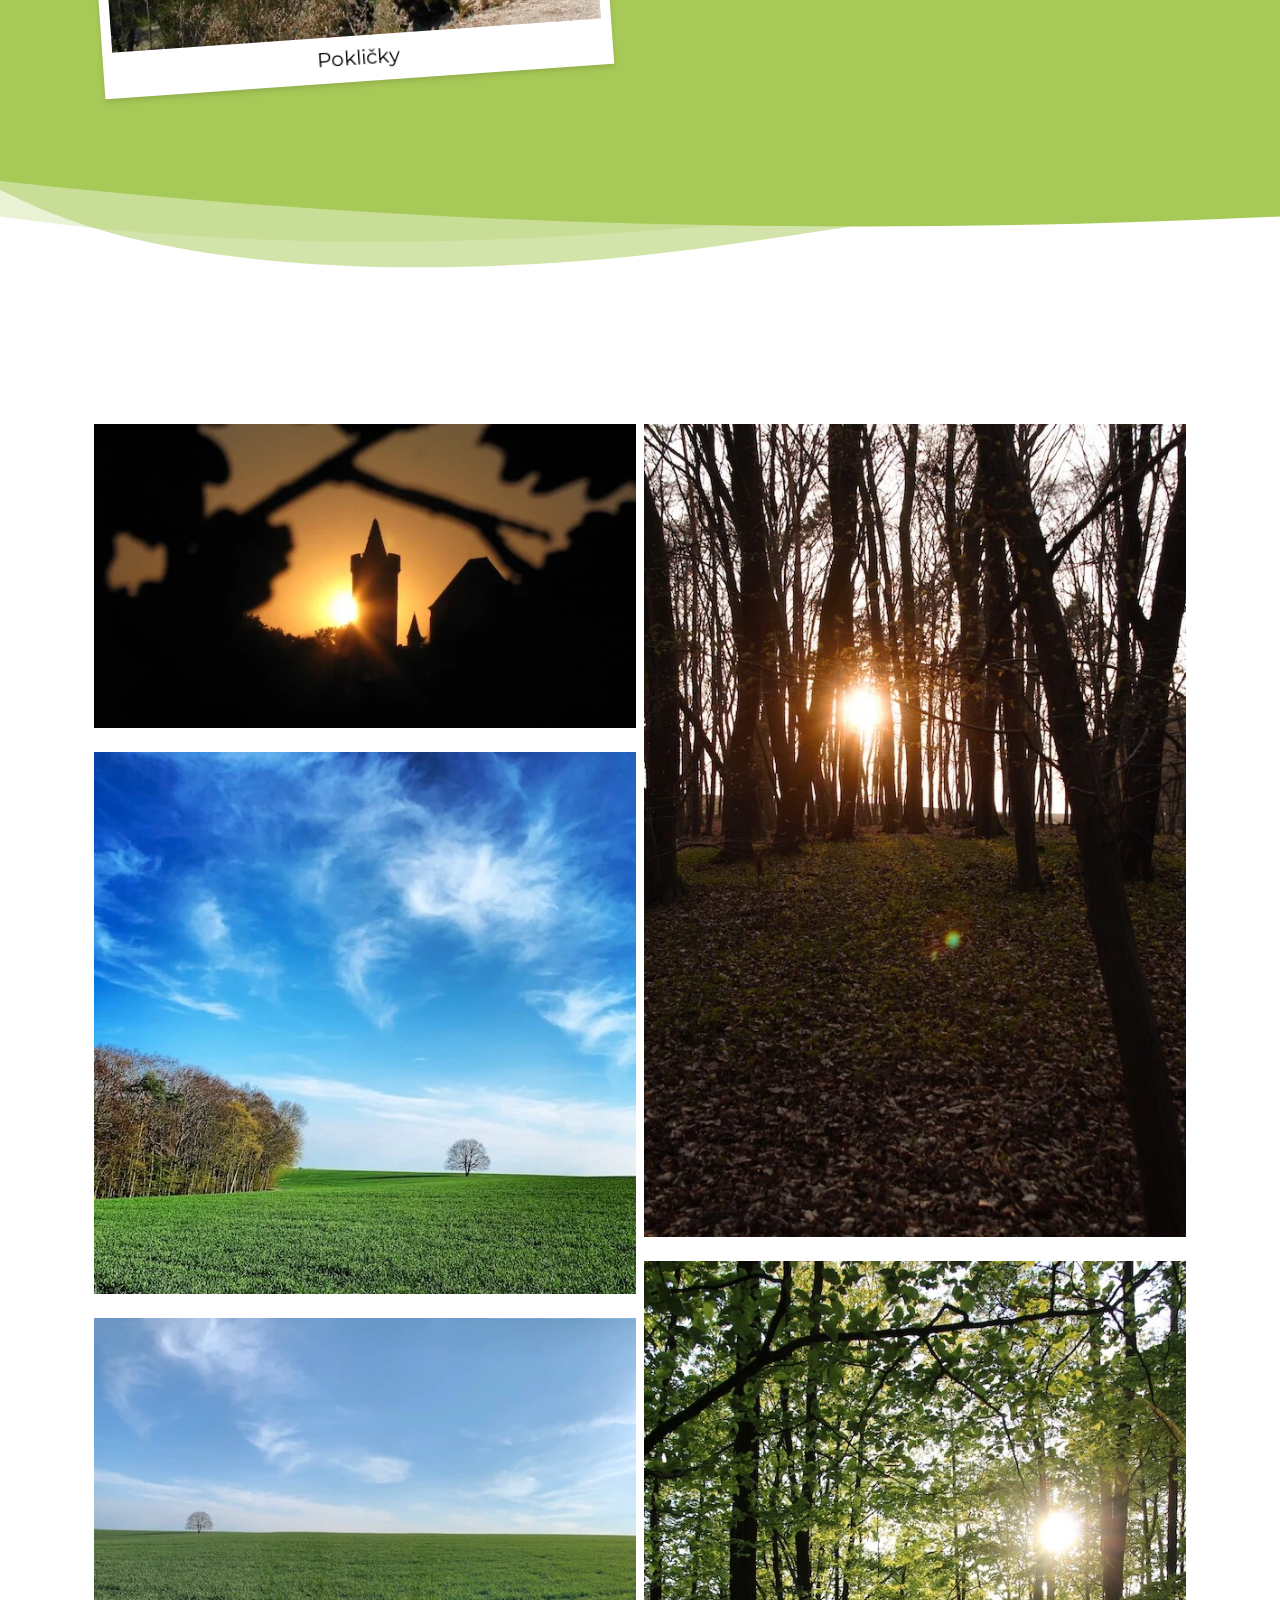
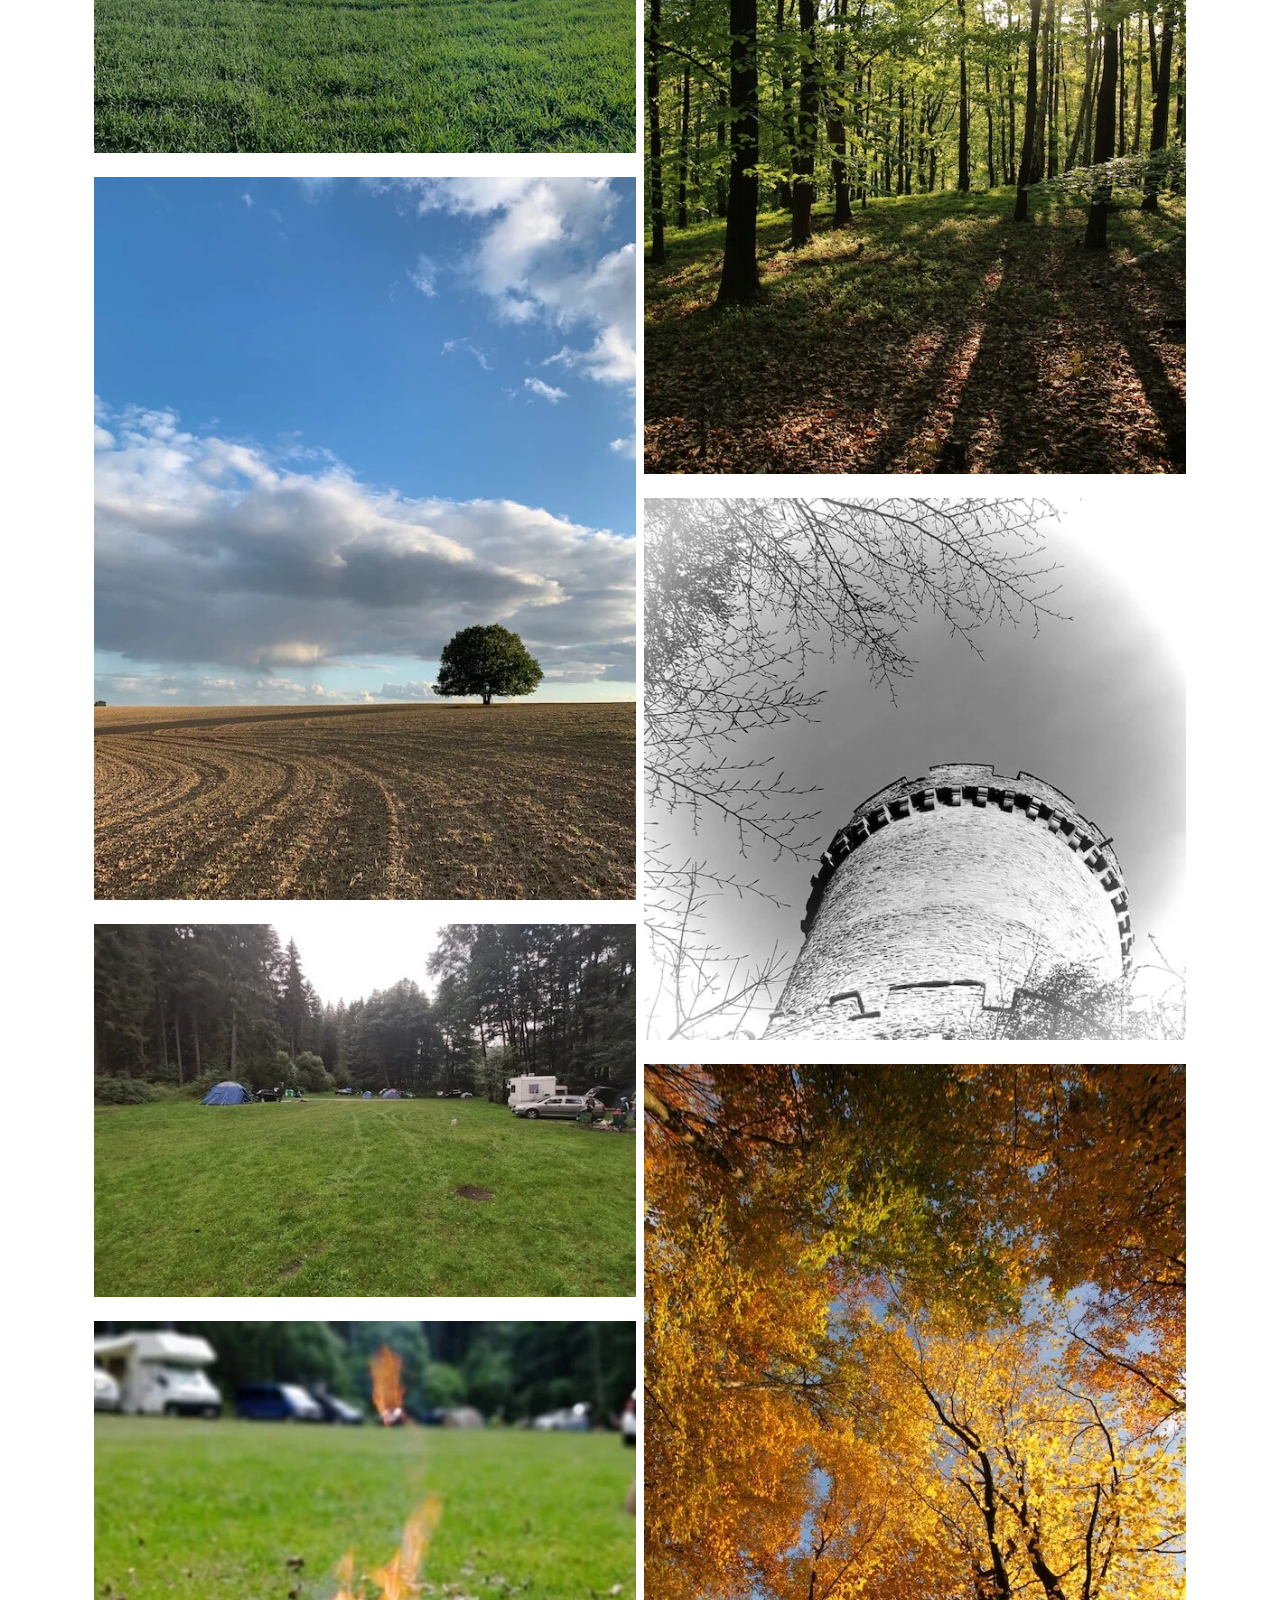
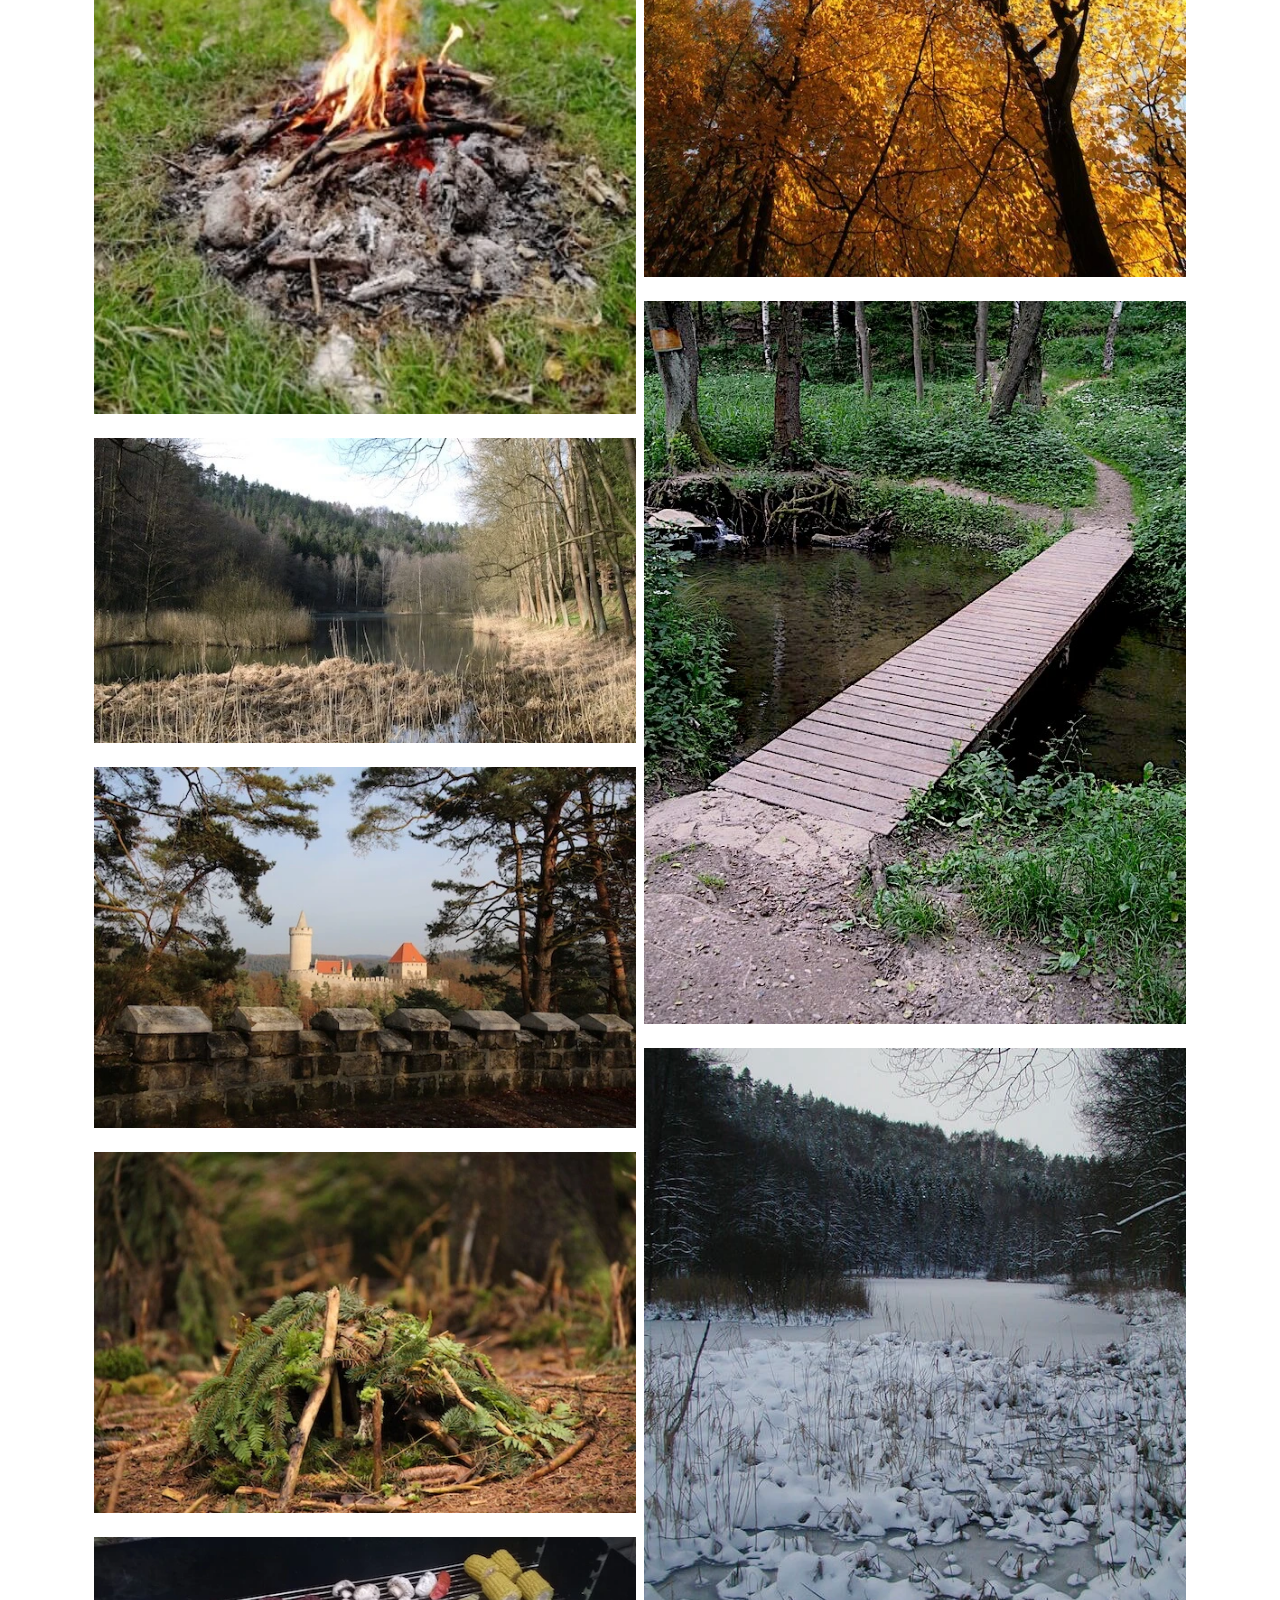
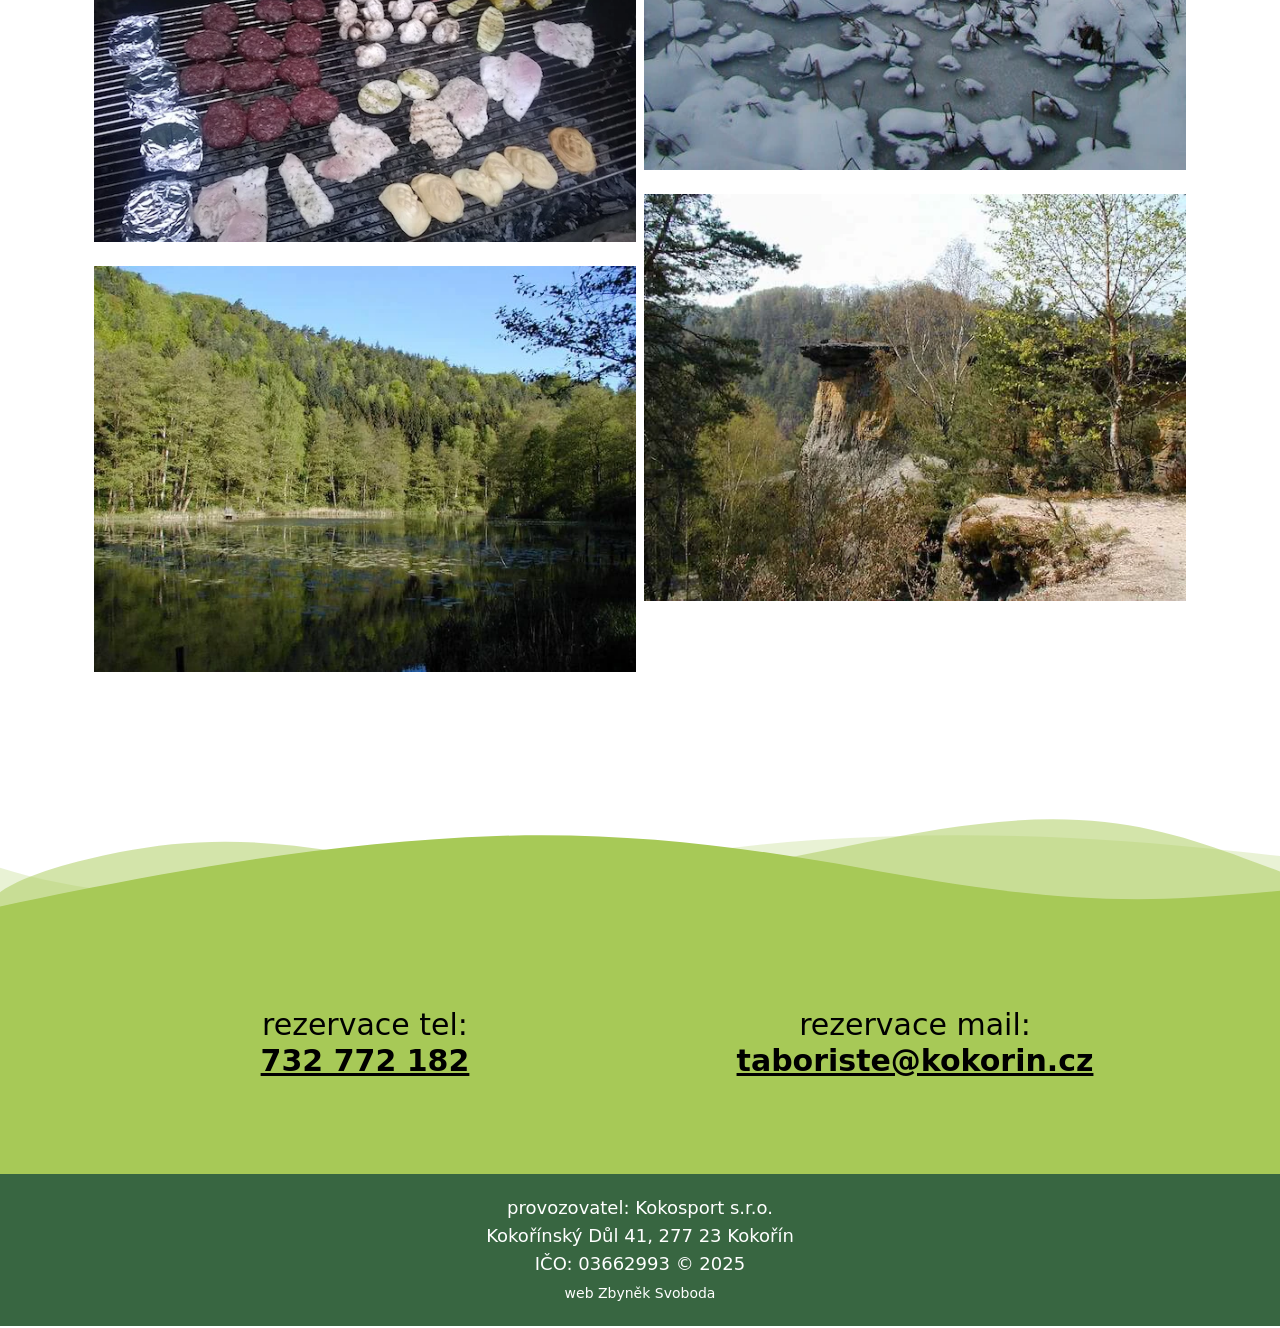
==== commit 991a514b: "provozovatel" ====
--- a/index.html
+++ b/index.html
@@ -1,341 +1,486 @@
 <!DOCTYPE html>
 <html lang="en">
-	<head>
-		<meta charset="UTF-8">
-		<meta http-equiv="X-UA-Compatible" content="IE=edge">
-		<title>tábořiště U SPLÁVKU</title>
-		<meta name="viewport" content="width=device-width, initial-scale=1.0">
-		<meta name=”robots” content="index, follow">
-		<meta name="keywords" content="tábořiště, camp, kemp, kempování, Kokořín, Kokořínsko, U splávku"/>
-		<meta name="description" content="Tábořiště U SPLÁVKU, v CHKO Kokořínsko, nedaleko hradu Kokořín, skalního útvaru Pokličky a Nedamských jeskyní."/>
-		<meta name="subject" content="Tábořiště U splávku">
-		<meta name="copyright"content="Harasov.eu">
-		<meta name="language" content="Czech">
-		<meta name="author" content="Zbyněk Svoboda, info@zbyneksvoboda.cz">
-		<meta name="reply-to" content="info@zbyneksvoboda.cz">
-		<meta name="owner" content="Harasov.eu">
-		<link rel="preconnect" href="https://fonts.googleapis.com">
-		<link rel="preconnect" href="https://fonts.gstatic.com" crossorigin>
-		<link
-			href="https://fonts.googleapis.com/css2?family=Montserrat:wght@300;700&family=Roboto+Slab:wght@700;900&family=Shadows+Into+Light&display=swap"
-			rel="stylesheet">
-		<link rel="stylesheet" href="./style.css">
-		<link rel="stylesheet" href="./css.css">
-	</head>
-	<body class="">
-		<header class="">
-			<h1 class="text-center text-4xl md:text-6xl lg:text-9xl text-white">tábořiště<br>U SPLÁVKU<br>KOKOŘÍN</h1>
-		</header>
-		<nav>
-			<div class="nav-container container">
-				<ul class="mr-4 lg:mr-0 text-lg">
-					<li class="pl-4 hover:underline"><a href="#o-splavku" class="hidden md:inline">o tábořišti</a></li>
-					<li class="pl-4 hover:underline"><a href="#cenik">ceník</a></li>
-					<li class="pl-4 hover:underline"><a href="#kontakt">kontakt</a></li>
-				</ul>
-			</div>
-			<div class="over">
-				<div class="custom-shape-divider-bottom-1643545154 vlna" id="o-splavku"><svg data-name="Layer 1"
-						xmlns="http://www.w3.org/2000/svg" viewBox="0 0 1200 120" preserveAspectRatio="none">
-						<path
-							d="M0,0V46.29c47.79,22.2,103.59,32.17,158,28,70.36-5.37,136.33-33.31,206.8-37.5C438.64,32.43,512.34,53.67,583,72.05c69.27,18,138.3,24.88,209.4,13.08,36.15-6,69.85-17.84,104.45-29.34C989.49,25,1113-14.29,1200,52.47V0Z"
-							opacity=".25" class="shape-fill"></path>
-						<path
-							d="M0,0V15.81C13,36.92,27.64,56.86,47.69,72.05,99.41,111.27,165,111,224.58,91.58c31.15-10.15,60.09-26.07,89.67-39.8,40.92-19,84.73-46,130.83-49.67,36.26-2.85,70.9,9.42,98.6,31.56,31.77,25.39,62.32,62,103.63,73,40.44,10.79,81.35-6.69,119.13-24.28s75.16-39,116.92-43.05c59.73-5.85,113.28,22.88,168.9,38.84,30.2,8.66,59,6.17,87.09-7.5,22.43-10.89,48-26.93,60.65-49.24V0Z"
-							opacity=".5" class="shape-fill"></path>
-						<path
-							d="M0,0V5.63C149.93,59,314.09,71.32,475.83,42.57c43-7.64,84.23-20.12,127.61-26.46,59-8.63,112.48,12.24,165.56,35.4C827.93,77.22,886,95.24,951.2,90c86.53-7,172.46-45.71,248.8-84.81V0Z"
-							class="shape-fill"></path>
-					</svg></div>
-			</div>
-		</nav>
-		<section class="green-bg py-2 md:py-14 lg:py-24">
-			<div class="container flex flex-col md:flex-row-reverse">
-				<article class="basis-1/2 mx-2 md:mx-10 my-10">
-					<h2 class="hidden md:inline text-center text-2xl md:text-4xl lg:text-5xl">tábořiště U SPLÁVKU</h2>
-					<p class='leading-7 md:my-5 md:mt-10'>V krásném prostředí <span class="font-bold">CHKO
-							Kokořínska</span> u rybníka <span class="font-bold">Hlučov</span> na říčce <span
-							class="font-bold">Pšovce</span>, nedaleko <span class="font-bold">hradu Kokořín</span>,
-						skalního útvaru <span class="font-bold">Pokličky</span> a <span class="font-bold">Nedamských
-							jeskyní</span>.</p>
-					<p class="leading-7  my-5">Na tábořišti jsou k dispozici <span class="font-bold">dvě ohniště</span>,
-						nádoby na tříděný odpad a 2 suché toalety.</p>
-					<p class="leading-7 my-5">Tábořiště je provozováno bez stálé služby, s občasnými kontrolami
-						provozovatelem nebo jím pověřenou osobou.</p>
-					<p class="leading-7 my-5">Možná <span class="font-bold">rezervace až pro 100 osob</span>.</p>
-					<p class="leading-7 my-5">V provozu<br><span class="font-bold">od 1.března do 30.
-							listopadu</span>.<br><span class="text-sm">V ostatních měsících po telefonické
-							domluvě</span>.</p>
-				</article>
-				<div class="basis-1/2 flex md:flex-col flex-wrap justify-center">
-					<figure class="rounded-2xl mt-10 drop-shadow-md fotka leva">
-						<picture>
-							<source srcset="./img/7.webp" type="image/webp">
-							<source srcset="./img/7.jpg" type="image/jpeg">
-							<img src="./img/7.jpg" loading="lazy" alt="rybník Hlučov">
-						</picture>
-						<figcaption class="text-center text-xl pt-2">rybník Hlučov</figcaption>
-					</figure>
-					<figure class="rounded-2xl mt-10 drop-shadow-md fotka prava">
-						<picture>
-							<source srcset="./img/5.webp" type="image/webp">
-							<source srcset="./img/5.jpg" type="image/jpeg">
-							<img src="./img/5.jpg" loading="lazy" alt="tábořiště U splávku">
-						</picture>
-						<figcaption class="text-center text-xl pt-2">tábořiště U splávku</figcaption>
-					</figure>
-				</div>
-			</div>
-		</section>
-		<div class="over">
-			<div class="custom-shape-divider-top-1643551526 vlna" id="cenik"><svg data-name="Layer 1"
-					xmlns="http://www.w3.org/2000/svg" viewBox="0 0 1200 120" preserveAspectRatio="none">
-					<path
-						d="M0,0V46.29c47.79,22.2,103.59,32.17,158,28,70.36-5.37,136.33-33.31,206.8-37.5C438.64,32.43,512.34,53.67,583,72.05c69.27,18,138.3,24.88,209.4,13.08,36.15-6,69.85-17.84,104.45-29.34C989.49,25,1113-14.29,1200,52.47V0Z"
-						opacity=".25" class="shape-fill"></path>
-					<path
-						d="M0,0V15.81C13,36.92,27.64,56.86,47.69,72.05,99.41,111.27,165,111,224.58,91.58c31.15-10.15,60.09-26.07,89.67-39.8,40.92-19,84.73-46,130.83-49.67,36.26-2.85,70.9,9.42,98.6,31.56,31.77,25.39,62.32,62,103.63,73,40.44,10.79,81.35-6.69,119.13-24.28s75.16-39,116.92-43.05c59.73-5.85,113.28,22.88,168.9,38.84,30.2,8.66,59,6.17,87.09-7.5,22.43-10.89,48-26.93,60.65-49.24V0Z"
-						opacity=".5" class="shape-fill"></path>
-					<path
-						d="M0,0V5.63C149.93,59,314.09,71.32,475.83,42.57c43-7.64,84.23-20.12,127.61-26.46,59-8.63,112.48,12.24,165.56,35.4C827.93,77.22,886,95.24,951.2,90c86.53-7,172.46-45.71,248.8-84.81V0Z"
-						class="shape-fill"></path>
-				</svg></div>
-		</div>
-		<section class="white-bg py-2 md:py-14 lg:py-24">
-			<div class="container flex flex-col md:flex-row-reverse">
-				<article class="basis-1/2 mx-2 md:mx-10 my-10">
-					<h2 class="text-center text-3xl md:text-4xl lg:text-5xl">ceník</h2>
-					<div class='leading-7 my-2 mt-10 flex'>
-						<div><span class="font-bold">BYTOSTI<br /></span><span class="text-sm">(dospělý, dítě, pes,
-								kočka)</span></div><span class="border-b-2 border-dotted grow">&nbsp;</span><span
-							class="font-bold text-xl self-end">50 Kč</span>
-					</div>
-					<div class='leading-7 my-2 flex'>
-						<div><span class="font-bold">STAN MALÝ<br></span><span>(stan do 3 osob, altán, předstan)</span>
-						</div><span class="border-b-2 border-dotted grow"><br></span><span
-							class="font-bold text-xl self-end">50 Kč</span>
-					</div>
-					<div class='leading-7 my-2 flex'>
-						<div><span class="font-bold">STAN VELKÝ<br></span><span>(stan nad 3 osoby)</span></div><span
-							class="border-b-2 border-dotted grow">&nbsp;</span><span
-							class="font-bold text-xl self-end">100 Kč</span>
-					</div>
-					<div class='leading-7 my-2 flex'>
-						<div><span class="font-bold">AUTOMOBIL<br></span><span>(osobní, dodávka)</span></div><span
-							class="border-b-2 border-dotted grow">&nbsp;</span><span
-							class="font-bold text-xl self-end">100 Kč</span>
-					</div>
-					<div class='leading-7 my-2 flex'>
-						<div><span class="font-bold">OBYTNÝ AUTOMOBIL<br></span><span>(malý, velký, nákladní vůz)</span>
-						</div><span class="border-b-2 border-dotted grow">&nbsp;</span><span
-							class="font-bold text-xl self-end">200 Kč</span>
-					</div>
-					<div class='leading-7 my-2 flex'>
-						<div><span class="font-bold">KARAVAN<br></span><span>(malý, velký)</span></div><span
-							class="border-b-2 border-dotted grow">&nbsp;</span><span
-							class="font-bold text-xl self-end">100 Kč</span>
-					</div>
-					<div class='leading-7 my-2 flex'>
-						<div><span class="font-bold">OSTATNÍ VOZIDLA<br></span><span>(motocykl, přívěs)</span></div>
-						<span class="border-b-2 border-dotted grow">&nbsp;</span><span
-							class="font-bold text-xl self-end">100 Kč</span>
-					</div>
-					<div class='leading-7 my-2 flex'>
-						<div><span class="font-bold">ELEKTRICKÁ ENERGIE<br></span><span>(přípojení na 24h)</span></div>
-						<span class="border-b-2 border-dotted grow">&nbsp;</span><span
-							class="font-bold text-xl self-end">150 Kč</span>
-					</div>
-					<p class="mt-10 text-sm">Uvedené ceny jsou za jednu noc.<br>V ceně je zahrnut rekreační poplatek pro
-						obec Kokořín.
-					</p>
-				</article>
-				<div class="basis-1/2 flex md:flex-col flex-wrap justify-center">
-					<figure class="rounded-2xl mt-10 drop-shadow-md fotka prava">
-						<picture>
-							<source srcset="./img/14.webp" type="image/webp">
-							<source srcset="./img/14.jpg" type="image/jpeg">
-							<img src="./img/14.jpg" loading="lazy" alt="lávka přes Pšovku">
-						</picture>
-						<figcaption class="text-center text-xl pt-2">lávka přes Pšovku</figcaption>
-					</figure>
-				</div>
-			</div>
-		</section>
-		<div class="over">
-			<div class="custom-shape-divider-bottom-1643545154 vlna" id="kontakt"><svg data-name="Layer 1"
-					xmlns="http://www.w3.org/2000/svg" viewBox="0 0 1200 120" preserveAspectRatio="none">
-					<path
-						d="M0,0V46.29c47.79,22.2,103.59,32.17,158,28,70.36-5.37,136.33-33.31,206.8-37.5C438.64,32.43,512.34,53.67,583,72.05c69.27,18,138.3,24.88,209.4,13.08,36.15-6,69.85-17.84,104.45-29.34C989.49,25,1113-14.29,1200,52.47V0Z"
-						opacity=".25" class="shape-fill"></path>
-					<path
-						d="M0,0V15.81C13,36.92,27.64,56.86,47.69,72.05,99.41,111.27,165,111,224.58,91.58c31.15-10.15,60.09-26.07,89.67-39.8,40.92-19,84.73-46,130.83-49.67,36.26-2.85,70.9,9.42,98.6,31.56,31.77,25.39,62.32,62,103.63,73,40.44,10.79,81.35-6.69,119.13-24.28s75.16-39,116.92-43.05c59.73-5.85,113.28,22.88,168.9,38.84,30.2,8.66,59,6.17,87.09-7.5,22.43-10.89,48-26.93,60.65-49.24V0Z"
-						opacity=".5" class="shape-fill"></path>
-					<path
-						d="M0,0V5.63C149.93,59,314.09,71.32,475.83,42.57c43-7.64,84.23-20.12,127.61-26.46,59-8.63,112.48,12.24,165.56,35.4C827.93,77.22,886,95.24,951.2,90c86.53-7,172.46-45.71,248.8-84.81V0Z"
-						class="shape-fill"></path>
-				</svg></div>
-		</div>
-		<section class="green-bg py-2 md:py-14 lg:py-24">
-			<div class="container flex flex-col md:flex-row-reverse">
-				<article class="basis-1/2 mx-2 md:mx-10 my-10">
-					<h2 class="text-center text-3xl md:text-4xl lg:text-5xl">kontakt</h2>
-					<p class='leading-7 my-5 mt-10'>Rezervace na tel.: <a href="tel:+420732772182"
-							class="font-bold underline">732 772 182</a>,<br>mail: <a href="mailto:taboriste@kokorin.cz"
-							class="font-bold underline">taboriste@kokorin.cz</a></p>
-					<p>
-						Provozovatel:<br>Bohumila Najmanová, Zahradní 275, 27735 Mšeno<br>IČO: 624385549
-					</p>
-				</article>
-				<div class="basis-1/2 flex md:flex-col flex-wrap justify-center">
-					<!-- <img src="./img/6.jpg" class="rounded-2xl mt-10 drop-shadow-md p-2 md:p-0" loading="lazy"> -->
-					<figure class="rounded-2xl mt-10 drop-shadow-md fotka prava">
-						<picture>
-							<source srcset="./img/16.webp" type="image/webp">
-							<source srcset="./img/16.jpg" type="image/jpeg">
-							<img src="./img/16.jpg" loading="lazy" alt="Pokličky">
-						</picture>
-						<figcaption class="text-center text-xl pt-2">Pokličky</figcaption>
-					</figure>
-				</div>
-			</div>
-		</section>
-		<div class="over">
-			<div class="custom-shape-divider-top-1643551526 vlna"><svg data-name="Layer 1"
-					xmlns="http://www.w3.org/2000/svg" viewBox="0 0 1200 120" preserveAspectRatio="none">
-					<path
-						d="M0,0V46.29c47.79,22.2,103.59,32.17,158,28,70.36-5.37,136.33-33.31,206.8-37.5C438.64,32.43,512.34,53.67,583,72.05c69.27,18,138.3,24.88,209.4,13.08,36.15-6,69.85-17.84,104.45-29.34C989.49,25,1113-14.29,1200,52.47V0Z"
-						opacity=".25" class="shape-fill"></path>
-					<path
-						d="M0,0V15.81C13,36.92,27.64,56.86,47.69,72.05,99.41,111.27,165,111,224.58,91.58c31.15-10.15,60.09-26.07,89.67-39.8,40.92-19,84.73-46,130.83-49.67,36.26-2.85,70.9,9.42,98.6,31.56,31.77,25.39,62.32,62,103.63,73,40.44,10.79,81.35-6.69,119.13-24.28s75.16-39,116.92-43.05c59.73-5.85,113.28,22.88,168.9,38.84,30.2,8.66,59,6.17,87.09-7.5,22.43-10.89,48-26.93,60.65-49.24V0Z"
-						opacity=".5" class="shape-fill"></path>
-					<path
-						d="M0,0V5.63C149.93,59,314.09,71.32,475.83,42.57c43-7.64,84.23-20.12,127.61-26.46,59-8.63,112.48,12.24,165.56,35.4C827.93,77.22,886,95.24,951.2,90c86.53-7,172.46-45.71,248.8-84.81V0Z"
-						class="shape-fill"></path>
-				</svg></div>
-		</div>
-		<section class="container bg-white flex flex-col md:flex-row py-10 md:py-5 foto">
-			<div class="py-2 md:py-14 lg:py-24 basis-1/2 px-1">
-				<picture>
-					<source srcset="./img/1.webp" type="image/webp">
-					<source srcset="./img/1.jpg" type="image/jpeg">
-					<img src="./img/1.jpg" loading="lazy">
-				</picture>
-				<picture>
-					<source srcset="./img/2.webp" type="image/webp">
-					<source srcset="./img/2.jpg" type="image/jpeg">
-					<img src="./img/2.jpg" loading="lazy">
-				</picture>
-				<picture>
-					<source srcset="./img/3.webp" type="image/webp">
-					<source srcset="./img/3.jpg" type="image/jpeg">
-					<img src="./img/3.jpg" loading="lazy">
-				</picture>
-				<picture>
-					<source srcset="./img/4.webp" type="image/webp">
-					<source srcset="./img/4.jpg" type="image/jpeg">
-					<img src="./img/4.jpg" loading="lazy">
-				</picture>
-				<picture>
-					<source srcset="./img/5.webp" type="image/webp">
-					<source srcset="./img/5.jpg" type="image/jpeg">
-					<img src="./img/5.jpg" loading="lazy">
-				</picture>
-				<picture>
-					<source srcset="./img/6.webp" type="image/webp">
-					<source srcset="./img/6.jpg" type="image/jpeg">
-					<img src="./img/6.jpg" loading="lazy">
-				</picture>
-				<picture>
-					<source srcset="./img/7.webp" type="image/webp">
-					<source srcset="./img/7.jpg" type="image/jpeg">
-					<img src="./img/7.jpg" loading="lazy">
-				</picture>
-				<picture>
-					<source srcset="./img/8.webp" type="image/webp">
-					<source srcset="./img/8.jpg" type="image/jpeg">
-					<img src="./img/8.jpg" loading="lazy">
-				</picture>
-				<picture>
-					<source srcset="./img/9.webp" type="image/webp">
-					<source srcset="./img/9.jpg" type="image/jpeg">
-					<img src="./img/9.jpg" loading="lazy">
-				</picture>
-				<picture>
-					<source srcset="./img/17.webp" type="image/webp">
-					<source srcset="./img/17.jpg" type="image/jpeg">
-					<img src="./img/17.jpg" loading="lazy">
-				</picture>
-				<picture>
-					<source srcset="./img/18.webp" type="image/webp">
-					<source srcset="./img/18.jpg" type="image/jpeg">
-					<img src="./img/18.jpg" loading="lazy">
-				</picture>
-			</div>
-			<div class="py-0 md:py-14 lg:py-24 basis-1/2 px-1">
-				<picture>
-					<source srcset="./img/10.webp" type="image/webp">
-					<source srcset="./img/10.jpg" type="image/jpeg">
-					<img src="./img/10.jpg" loading="lazy">
-				</picture>
-				<picture>
-					<source srcset="./img/11.webp" type="image/webp">
-					<source srcset="./img/11.jpg" type="image/jpeg">
-					<img src="./img/11.jpg" loading="lazy">
-				</picture>
-				<picture>
-					<source srcset="./img/12.webp" type="image/webp">
-					<source srcset="./img/12.jpg" type="image/jpeg">
-					<img src="./img/12.jpg" loading="lazy">
-				</picture>
-				<picture>
-					<source srcset="./img/13.webp" type="image/webp">
-					<source srcset="./img/13.jpg" type="image/jpeg">
-					<img src="./img/13.jpg" loading="lazy">
-				</picture>
-				<picture>
-					<source srcset="./img/14.webp" type="image/webp">
-					<source srcset="./img/14.jpg" type="image/jpeg">
-					<img src="./img/14.jpg" loading="lazy">
-				</picture>
-				<picture>
-					<source srcset="./img/15.webp" type="image/webp">
-					<source srcset="./img/15.jpg" type="image/jpeg">
-					<img src="./img/15.jpg" loading="lazy">
-				</picture>
-				<picture>
-					<source srcset="./img/16.webp" type="image/webp">
-					<source srcset="./img/16.jpg" type="image/jpeg">
-					<img src="./img/16.jpg" loading="lazy">
-				</picture>
-			</div>
-		</section>
-		<div class="over">
-			<div class="custom-shape-divider-bottom-1643545154 vlna" id="kontakt"><svg data-name="Layer 1"
-					xmlns="http://www.w3.org/2000/svg" viewBox="0 0 1200 120" preserveAspectRatio="none">
-					<path
-						d="M0,0V46.29c47.79,22.2,103.59,32.17,158,28,70.36-5.37,136.33-33.31,206.8-37.5C438.64,32.43,512.34,53.67,583,72.05c69.27,18,138.3,24.88,209.4,13.08,36.15-6,69.85-17.84,104.45-29.34C989.49,25,1113-14.29,1200,52.47V0Z"
-						opacity=".25" class="shape-fill"></path>
-					<path
-						d="M0,0V15.81C13,36.92,27.64,56.86,47.69,72.05,99.41,111.27,165,111,224.58,91.58c31.15-10.15,60.09-26.07,89.67-39.8,40.92-19,84.73-46,130.83-49.67,36.26-2.85,70.9,9.42,98.6,31.56,31.77,25.39,62.32,62,103.63,73,40.44,10.79,81.35-6.69,119.13-24.28s75.16-39,116.92-43.05c59.73-5.85,113.28,22.88,168.9,38.84,30.2,8.66,59,6.17,87.09-7.5,22.43-10.89,48-26.93,60.65-49.24V0Z"
-						opacity=".5" class="shape-fill"></path>
-					<path
-						d="M0,0V5.63C149.93,59,314.09,71.32,475.83,42.57c43-7.64,84.23-20.12,127.61-26.46,59-8.63,112.48,12.24,165.56,35.4C827.93,77.22,886,95.24,951.2,90c86.53-7,172.46-45.71,248.8-84.81V0Z"
-						class="shape-fill"></path>
-				</svg></div>
-		</div>
-		<section class="green-bg py-2 md:py-14 lg:py-24">
-			<div class="container flex flex-col md:flex-row">
-				<div class="basis-1/2 text-center text-xl md:text-3xl">rezervace tel:<br><a href="tel:+420732772182"
-						class="font-bold underline">732 772 182</a></div>
-				<div class="basis-1/2 text-center text-xl md:text-3xl py-5 md:py-0">rezervace mail:<br><a
-						href="mailto:taboriste@kokorin.cz" class="font-bold underline">taboriste@kokorin.cz</a></div>
-			</div>
-		</section>
-		<footer class="footer-bg">
-			<div class="text-white text-center py-4">
-				2024 &copy; <a href="https://zbyneksvoboda.cz" class="underline">Zbyněk Svoboda</a>
-			</div>
-		</footer>
-		</div>
-	</body>
-</html>+  <head>
+    <meta charset="UTF-8" />
+    <meta http-equiv="X-UA-Compatible" content="IE=edge" />
+    <title>tábořiště U SPLÁVKU</title>
+    <meta name="viewport" content="width=device-width, initial-scale=1.0" />
+    <meta name="”robots”" content="index, follow" />
+    <meta
+      name="keywords"
+      content="tábořiště, camp, kemp, kempování, Kokořín, Kokořínsko, U splávku"
+    />
+    <meta
+      name="description"
+      content="Tábořiště U SPLÁVKU, v CHKO Kokořínsko, nedaleko hradu Kokořín, skalního útvaru Pokličky a Nedamských jeskyní."
+    />
+    <meta name="subject" content="Tábořiště U splávku" />
+    <meta name="copyright" content="Harasov.eu" />
+    <meta name="language" content="Czech" />
+    <meta name="author" content="Zbyněk Svoboda, info@zbyneksvoboda.cz" />
+    <meta name="reply-to" content="info@zbyneksvoboda.cz" />
+    <meta name="owner" content="Harasov.eu" />
+    <link rel="preconnect" href="https://fonts.googleapis.com" />
+    <link rel="preconnect" href="https://fonts.gstatic.com" crossorigin />
+    <link
+      href="https://fonts.googleapis.com/css2?family=Montserrat:wght@300;700&family=Roboto+Slab:wght@700;900&family=Shadows+Into+Light&display=swap"
+      rel="stylesheet"
+    />
+    <link rel="stylesheet" href="./style.css" />
+    <link rel="stylesheet" href="./css.css" />
+  </head>
+  <body class="">
+    <header class="">
+      <h1 class="text-center text-4xl md:text-6xl lg:text-9xl text-white">
+        tábořiště<br />U SPLÁVKU<br />KOKOŘÍN
+      </h1>
+    </header>
+    <nav>
+      <div class="nav-container container">
+        <ul class="mr-4 lg:mr-0 text-lg">
+          <li class="pl-4 hover:underline">
+            <a href="#o-splavku" class="hidden md:inline">o tábořišti</a>
+          </li>
+          <li class="pl-4 hover:underline"><a href="#cenik">ceník</a></li>
+          <li class="pl-4 hover:underline"><a href="#kontakt">kontakt</a></li>
+        </ul>
+      </div>
+      <div class="over">
+        <div class="custom-shape-divider-bottom-1643545154 vlna" id="o-splavku">
+          <svg
+            data-name="Layer 1"
+            xmlns="http://www.w3.org/2000/svg"
+            viewBox="0 0 1200 120"
+            preserveAspectRatio="none"
+          >
+            <path
+              d="M0,0V46.29c47.79,22.2,103.59,32.17,158,28,70.36-5.37,136.33-33.31,206.8-37.5C438.64,32.43,512.34,53.67,583,72.05c69.27,18,138.3,24.88,209.4,13.08,36.15-6,69.85-17.84,104.45-29.34C989.49,25,1113-14.29,1200,52.47V0Z"
+              opacity=".25"
+              class="shape-fill"
+            ></path>
+            <path
+              d="M0,0V15.81C13,36.92,27.64,56.86,47.69,72.05,99.41,111.27,165,111,224.58,91.58c31.15-10.15,60.09-26.07,89.67-39.8,40.92-19,84.73-46,130.83-49.67,36.26-2.85,70.9,9.42,98.6,31.56,31.77,25.39,62.32,62,103.63,73,40.44,10.79,81.35-6.69,119.13-24.28s75.16-39,116.92-43.05c59.73-5.85,113.28,22.88,168.9,38.84,30.2,8.66,59,6.17,87.09-7.5,22.43-10.89,48-26.93,60.65-49.24V0Z"
+              opacity=".5"
+              class="shape-fill"
+            ></path>
+            <path
+              d="M0,0V5.63C149.93,59,314.09,71.32,475.83,42.57c43-7.64,84.23-20.12,127.61-26.46,59-8.63,112.48,12.24,165.56,35.4C827.93,77.22,886,95.24,951.2,90c86.53-7,172.46-45.71,248.8-84.81V0Z"
+              class="shape-fill"
+            ></path>
+          </svg>
+        </div>
+      </div>
+    </nav>
+    <section class="green-bg py-2 md:py-14 lg:py-24">
+      <div class="container flex flex-col md:flex-row-reverse">
+        <article class="basis-1/2 mx-2 md:mx-10 my-10">
+          <h2
+            class="hidden md:inline text-center text-2xl md:text-4xl lg:text-5xl"
+          >
+            tábořiště U SPLÁVKU
+          </h2>
+          <p class="leading-7 md:my-5 md:mt-10">
+            V krásném prostředí <span class="font-bold">CHKO Kokořínska</span> u
+            rybníka <span class="font-bold">Hlučov</span> na říčce
+            <span class="font-bold">Pšovce</span>, nedaleko
+            <span class="font-bold">hradu Kokořín</span>, skalního útvaru
+            <span class="font-bold">Pokličky</span> a
+            <span class="font-bold">Nedamských jeskyní</span>.
+          </p>
+          <p class="leading-7 my-5">
+            Na tábořišti jsou k dispozici
+            <span class="font-bold">dvě ohniště</span>, nádoby na tříděný odpad
+            a 2 suché toalety.
+          </p>
+          <p class="leading-7 my-5">
+            Tábořiště je provozováno bez stálé služby, s občasnými kontrolami
+            provozovatelem nebo jím pověřenou osobou.
+          </p>
+          <p class="leading-7 my-5">
+            Možná <span class="font-bold">rezervace až pro 100 osob</span>.
+          </p>
+          <p class="leading-7 my-5">
+            V provozu<br /><span class="font-bold"
+              >od 1.března do 30. listopadu</span
+            >.<br /><span class="text-sm"
+              >V ostatních měsících po telefonické domluvě</span
+            >.
+          </p>
+        </article>
+        <div class="basis-1/2 flex md:flex-col flex-wrap justify-center">
+          <figure class="rounded-2xl mt-10 drop-shadow-md fotka leva">
+            <picture>
+              <source srcset="./img/7.webp" type="image/webp" />
+              <source srcset="./img/7.jpg" type="image/jpeg" />
+              <img src="./img/7.jpg" loading="lazy" alt="rybník Hlučov" />
+            </picture>
+            <figcaption class="text-center text-xl pt-2">
+              rybník Hlučov
+            </figcaption>
+          </figure>
+          <figure class="rounded-2xl mt-10 drop-shadow-md fotka prava">
+            <picture>
+              <source srcset="./img/5.webp" type="image/webp" />
+              <source srcset="./img/5.jpg" type="image/jpeg" />
+              <img src="./img/5.jpg" loading="lazy" alt="tábořiště U splávku" />
+            </picture>
+            <figcaption class="text-center text-xl pt-2">
+              tábořiště U splávku
+            </figcaption>
+          </figure>
+        </div>
+      </div>
+    </section>
+    <div class="over">
+      <div class="custom-shape-divider-top-1643551526 vlna" id="cenik">
+        <svg
+          data-name="Layer 1"
+          xmlns="http://www.w3.org/2000/svg"
+          viewBox="0 0 1200 120"
+          preserveAspectRatio="none"
+        >
+          <path
+            d="M0,0V46.29c47.79,22.2,103.59,32.17,158,28,70.36-5.37,136.33-33.31,206.8-37.5C438.64,32.43,512.34,53.67,583,72.05c69.27,18,138.3,24.88,209.4,13.08,36.15-6,69.85-17.84,104.45-29.34C989.49,25,1113-14.29,1200,52.47V0Z"
+            opacity=".25"
+            class="shape-fill"
+          ></path>
+          <path
+            d="M0,0V15.81C13,36.92,27.64,56.86,47.69,72.05,99.41,111.27,165,111,224.58,91.58c31.15-10.15,60.09-26.07,89.67-39.8,40.92-19,84.73-46,130.83-49.67,36.26-2.85,70.9,9.42,98.6,31.56,31.77,25.39,62.32,62,103.63,73,40.44,10.79,81.35-6.69,119.13-24.28s75.16-39,116.92-43.05c59.73-5.85,113.28,22.88,168.9,38.84,30.2,8.66,59,6.17,87.09-7.5,22.43-10.89,48-26.93,60.65-49.24V0Z"
+            opacity=".5"
+            class="shape-fill"
+          ></path>
+          <path
+            d="M0,0V5.63C149.93,59,314.09,71.32,475.83,42.57c43-7.64,84.23-20.12,127.61-26.46,59-8.63,112.48,12.24,165.56,35.4C827.93,77.22,886,95.24,951.2,90c86.53-7,172.46-45.71,248.8-84.81V0Z"
+            class="shape-fill"
+          ></path>
+        </svg>
+      </div>
+    </div>
+    <section class="white-bg py-2 md:py-14 lg:py-24">
+      <div class="container flex flex-col md:flex-row-reverse">
+        <article class="basis-1/2 mx-2 md:mx-10 my-10">
+          <h2 class="text-center text-3xl md:text-4xl lg:text-5xl">ceník</h2>
+          <div class="leading-7 my-2 mt-10 flex">
+            <div>
+              <span class="font-bold">BYTOSTI<br /></span
+              ><span class="text-sm">(dospělý, dítě, pes, kočka)</span>
+            </div>
+            <span class="border-b-2 border-dotted grow">&nbsp;</span
+            ><span class="font-bold text-xl self-end">50 Kč</span>
+          </div>
+          <div class="leading-7 my-2 flex">
+            <div>
+              <span class="font-bold">STAN MALÝ<br /></span
+              ><span>(stan do 3 osob, altán, předstan)</span>
+            </div>
+            <span class="border-b-2 border-dotted grow"><br /></span
+            ><span class="font-bold text-xl self-end">50 Kč</span>
+          </div>
+          <div class="leading-7 my-2 flex">
+            <div>
+              <span class="font-bold">STAN VELKÝ<br /></span
+              ><span>(stan nad 3 osoby)</span>
+            </div>
+            <span class="border-b-2 border-dotted grow">&nbsp;</span
+            ><span class="font-bold text-xl self-end">100 Kč</span>
+          </div>
+          <div class="leading-7 my-2 flex">
+            <div>
+              <span class="font-bold">AUTOMOBIL<br /></span
+              ><span>(osobní, dodávka)</span>
+            </div>
+            <span class="border-b-2 border-dotted grow">&nbsp;</span
+            ><span class="font-bold text-xl self-end">100 Kč</span>
+          </div>
+          <div class="leading-7 my-2 flex">
+            <div>
+              <span class="font-bold">OBYTNÝ AUTOMOBIL<br /></span
+              ><span>(malý, velký, nákladní vůz)</span>
+            </div>
+            <span class="border-b-2 border-dotted grow">&nbsp;</span
+            ><span class="font-bold text-xl self-end">200 Kč</span>
+          </div>
+          <div class="leading-7 my-2 flex">
+            <div>
+              <span class="font-bold">KARAVAN<br /></span
+              ><span>(malý, velký)</span>
+            </div>
+            <span class="border-b-2 border-dotted grow">&nbsp;</span
+            ><span class="font-bold text-xl self-end">100 Kč</span>
+          </div>
+          <div class="leading-7 my-2 flex">
+            <div>
+              <span class="font-bold">OSTATNÍ VOZIDLA<br /></span
+              ><span>(motocykl, přívěs)</span>
+            </div>
+            <span class="border-b-2 border-dotted grow">&nbsp;</span
+            ><span class="font-bold text-xl self-end">100 Kč</span>
+          </div>
+          <div class="leading-7 my-2 flex">
+            <div>
+              <span class="font-bold">ELEKTRICKÁ ENERGIE<br /></span
+              ><span>(přípojení na 24h)</span>
+            </div>
+            <span class="border-b-2 border-dotted grow">&nbsp;</span
+            ><span class="font-bold text-xl self-end">150 Kč</span>
+          </div>
+          <p class="mt-10 text-sm">
+            Uvedené ceny jsou za jednu noc.<br />V ceně je zahrnut rekreační
+            poplatek pro obec Kokořín.
+          </p>
+        </article>
+        <div class="basis-1/2 flex md:flex-col flex-wrap justify-center">
+          <figure class="rounded-2xl mt-10 drop-shadow-md fotka prava">
+            <picture>
+              <source srcset="./img/14.webp" type="image/webp" />
+              <source srcset="./img/14.jpg" type="image/jpeg" />
+              <img src="./img/14.jpg" loading="lazy" alt="lávka přes Pšovku" />
+            </picture>
+            <figcaption class="text-center text-xl pt-2">
+              lávka přes Pšovku
+            </figcaption>
+          </figure>
+        </div>
+      </div>
+    </section>
+    <div class="over">
+      <div class="custom-shape-divider-bottom-1643545154 vlna" id="kontakt">
+        <svg
+          data-name="Layer 1"
+          xmlns="http://www.w3.org/2000/svg"
+          viewBox="0 0 1200 120"
+          preserveAspectRatio="none"
+        >
+          <path
+            d="M0,0V46.29c47.79,22.2,103.59,32.17,158,28,70.36-5.37,136.33-33.31,206.8-37.5C438.64,32.43,512.34,53.67,583,72.05c69.27,18,138.3,24.88,209.4,13.08,36.15-6,69.85-17.84,104.45-29.34C989.49,25,1113-14.29,1200,52.47V0Z"
+            opacity=".25"
+            class="shape-fill"
+          ></path>
+          <path
+            d="M0,0V15.81C13,36.92,27.64,56.86,47.69,72.05,99.41,111.27,165,111,224.58,91.58c31.15-10.15,60.09-26.07,89.67-39.8,40.92-19,84.73-46,130.83-49.67,36.26-2.85,70.9,9.42,98.6,31.56,31.77,25.39,62.32,62,103.63,73,40.44,10.79,81.35-6.69,119.13-24.28s75.16-39,116.92-43.05c59.73-5.85,113.28,22.88,168.9,38.84,30.2,8.66,59,6.17,87.09-7.5,22.43-10.89,48-26.93,60.65-49.24V0Z"
+            opacity=".5"
+            class="shape-fill"
+          ></path>
+          <path
+            d="M0,0V5.63C149.93,59,314.09,71.32,475.83,42.57c43-7.64,84.23-20.12,127.61-26.46,59-8.63,112.48,12.24,165.56,35.4C827.93,77.22,886,95.24,951.2,90c86.53-7,172.46-45.71,248.8-84.81V0Z"
+            class="shape-fill"
+          ></path>
+        </svg>
+      </div>
+    </div>
+    <section class="green-bg py-2 md:py-14 lg:py-24">
+      <div class="container flex flex-col md:flex-row-reverse">
+        <article class="basis-1/2 mx-2 md:mx-10 my-10">
+          <h2 class="text-center text-3xl md:text-4xl lg:text-5xl">kontakt</h2>
+          <p class="leading-7 my-5 mt-10">
+            Rezervace na tel.:
+            <a href="tel:+420732772182" class="font-bold underline"
+              >732 772 182</a
+            >,<br />mail:
+            <a href="mailto:taboriste@kokorin.cz" class="font-bold underline"
+              >taboriste@kokorin.cz</a
+            >
+          </p>
+          <p>
+            Provozovatel:<br />Bohumila Najmanová, Zahradní 275, 27735 Mšeno<br />IČO:
+            624385549
+          </p>
+        </article>
+        <div class="basis-1/2 flex md:flex-col flex-wrap justify-center">
+          <!-- <img src="./img/6.jpg" class="rounded-2xl mt-10 drop-shadow-md p-2 md:p-0" loading="lazy"> -->
+          <figure class="rounded-2xl mt-10 drop-shadow-md fotka prava">
+            <picture>
+              <source srcset="./img/16.webp" type="image/webp" />
+              <source srcset="./img/16.jpg" type="image/jpeg" />
+              <img src="./img/16.jpg" loading="lazy" alt="Pokličky" />
+            </picture>
+            <figcaption class="text-center text-xl pt-2">Pokličky</figcaption>
+          </figure>
+        </div>
+      </div>
+    </section>
+    <div class="over">
+      <div class="custom-shape-divider-top-1643551526 vlna">
+        <svg
+          data-name="Layer 1"
+          xmlns="http://www.w3.org/2000/svg"
+          viewBox="0 0 1200 120"
+          preserveAspectRatio="none"
+        >
+          <path
+            d="M0,0V46.29c47.79,22.2,103.59,32.17,158,28,70.36-5.37,136.33-33.31,206.8-37.5C438.64,32.43,512.34,53.67,583,72.05c69.27,18,138.3,24.88,209.4,13.08,36.15-6,69.85-17.84,104.45-29.34C989.49,25,1113-14.29,1200,52.47V0Z"
+            opacity=".25"
+            class="shape-fill"
+          ></path>
+          <path
+            d="M0,0V15.81C13,36.92,27.64,56.86,47.69,72.05,99.41,111.27,165,111,224.58,91.58c31.15-10.15,60.09-26.07,89.67-39.8,40.92-19,84.73-46,130.83-49.67,36.26-2.85,70.9,9.42,98.6,31.56,31.77,25.39,62.32,62,103.63,73,40.44,10.79,81.35-6.69,119.13-24.28s75.16-39,116.92-43.05c59.73-5.85,113.28,22.88,168.9,38.84,30.2,8.66,59,6.17,87.09-7.5,22.43-10.89,48-26.93,60.65-49.24V0Z"
+            opacity=".5"
+            class="shape-fill"
+          ></path>
+          <path
+            d="M0,0V5.63C149.93,59,314.09,71.32,475.83,42.57c43-7.64,84.23-20.12,127.61-26.46,59-8.63,112.48,12.24,165.56,35.4C827.93,77.22,886,95.24,951.2,90c86.53-7,172.46-45.71,248.8-84.81V0Z"
+            class="shape-fill"
+          ></path>
+        </svg>
+      </div>
+    </div>
+    <section
+      class="container bg-white flex flex-col md:flex-row py-10 md:py-5 foto"
+    >
+      <div class="py-2 md:py-14 lg:py-24 basis-1/2 px-1">
+        <picture>
+          <source srcset="./img/1.webp" type="image/webp" />
+          <source srcset="./img/1.jpg" type="image/jpeg" />
+          <img src="./img/1.jpg" loading="lazy" />
+        </picture>
+        <picture>
+          <source srcset="./img/2.webp" type="image/webp" />
+          <source srcset="./img/2.jpg" type="image/jpeg" />
+          <img src="./img/2.jpg" loading="lazy" />
+        </picture>
+        <picture>
+          <source srcset="./img/3.webp" type="image/webp" />
+          <source srcset="./img/3.jpg" type="image/jpeg" />
+          <img src="./img/3.jpg" loading="lazy" />
+        </picture>
+        <picture>
+          <source srcset="./img/4.webp" type="image/webp" />
+          <source srcset="./img/4.jpg" type="image/jpeg" />
+          <img src="./img/4.jpg" loading="lazy" />
+        </picture>
+        <picture>
+          <source srcset="./img/5.webp" type="image/webp" />
+          <source srcset="./img/5.jpg" type="image/jpeg" />
+          <img src="./img/5.jpg" loading="lazy" />
+        </picture>
+        <picture>
+          <source srcset="./img/6.webp" type="image/webp" />
+          <source srcset="./img/6.jpg" type="image/jpeg" />
+          <img src="./img/6.jpg" loading="lazy" />
+        </picture>
+        <picture>
+          <source srcset="./img/7.webp" type="image/webp" />
+          <source srcset="./img/7.jpg" type="image/jpeg" />
+          <img src="./img/7.jpg" loading="lazy" />
+        </picture>
+        <picture>
+          <source srcset="./img/8.webp" type="image/webp" />
+          <source srcset="./img/8.jpg" type="image/jpeg" />
+          <img src="./img/8.jpg" loading="lazy" />
+        </picture>
+        <picture>
+          <source srcset="./img/9.webp" type="image/webp" />
+          <source srcset="./img/9.jpg" type="image/jpeg" />
+          <img src="./img/9.jpg" loading="lazy" />
+        </picture>
+        <picture>
+          <source srcset="./img/17.webp" type="image/webp" />
+          <source srcset="./img/17.jpg" type="image/jpeg" />
+          <img src="./img/17.jpg" loading="lazy" />
+        </picture>
+        <picture>
+          <source srcset="./img/18.webp" type="image/webp" />
+          <source srcset="./img/18.jpg" type="image/jpeg" />
+          <img src="./img/18.jpg" loading="lazy" />
+        </picture>
+      </div>
+      <div class="py-0 md:py-14 lg:py-24 basis-1/2 px-1">
+        <picture>
+          <source srcset="./img/10.webp" type="image/webp" />
+          <source srcset="./img/10.jpg" type="image/jpeg" />
+          <img src="./img/10.jpg" loading="lazy" />
+        </picture>
+        <picture>
+          <source srcset="./img/11.webp" type="image/webp" />
+          <source srcset="./img/11.jpg" type="image/jpeg" />
+          <img src="./img/11.jpg" loading="lazy" />
+        </picture>
+        <picture>
+          <source srcset="./img/12.webp" type="image/webp" />
+          <source srcset="./img/12.jpg" type="image/jpeg" />
+          <img src="./img/12.jpg" loading="lazy" />
+        </picture>
+        <picture>
+          <source srcset="./img/13.webp" type="image/webp" />
+          <source srcset="./img/13.jpg" type="image/jpeg" />
+          <img src="./img/13.jpg" loading="lazy" />
+        </picture>
+        <picture>
+          <source srcset="./img/14.webp" type="image/webp" />
+          <source srcset="./img/14.jpg" type="image/jpeg" />
+          <img src="./img/14.jpg" loading="lazy" />
+        </picture>
+        <picture>
+          <source srcset="./img/15.webp" type="image/webp" />
+          <source srcset="./img/15.jpg" type="image/jpeg" />
+          <img src="./img/15.jpg" loading="lazy" />
+        </picture>
+        <picture>
+          <source srcset="./img/16.webp" type="image/webp" />
+          <source srcset="./img/16.jpg" type="image/jpeg" />
+          <img src="./img/16.jpg" loading="lazy" />
+        </picture>
+      </div>
+    </section>
+    <div class="over">
+      <div class="custom-shape-divider-bottom-1643545154 vlna" id="kontakt">
+        <svg
+          data-name="Layer 1"
+          xmlns="http://www.w3.org/2000/svg"
+          viewBox="0 0 1200 120"
+          preserveAspectRatio="none"
+        >
+          <path
+            d="M0,0V46.29c47.79,22.2,103.59,32.17,158,28,70.36-5.37,136.33-33.31,206.8-37.5C438.64,32.43,512.34,53.67,583,72.05c69.27,18,138.3,24.88,209.4,13.08,36.15-6,69.85-17.84,104.45-29.34C989.49,25,1113-14.29,1200,52.47V0Z"
+            opacity=".25"
+            class="shape-fill"
+          ></path>
+          <path
+            d="M0,0V15.81C13,36.92,27.64,56.86,47.69,72.05,99.41,111.27,165,111,224.58,91.58c31.15-10.15,60.09-26.07,89.67-39.8,40.92-19,84.73-46,130.83-49.67,36.26-2.85,70.9,9.42,98.6,31.56,31.77,25.39,62.32,62,103.63,73,40.44,10.79,81.35-6.69,119.13-24.28s75.16-39,116.92-43.05c59.73-5.85,113.28,22.88,168.9,38.84,30.2,8.66,59,6.17,87.09-7.5,22.43-10.89,48-26.93,60.65-49.24V0Z"
+            opacity=".5"
+            class="shape-fill"
+          ></path>
+          <path
+            d="M0,0V5.63C149.93,59,314.09,71.32,475.83,42.57c43-7.64,84.23-20.12,127.61-26.46,59-8.63,112.48,12.24,165.56,35.4C827.93,77.22,886,95.24,951.2,90c86.53-7,172.46-45.71,248.8-84.81V0Z"
+            class="shape-fill"
+          ></path>
+        </svg>
+      </div>
+    </div>
+    <section class="green-bg py-2 md:py-14 lg:py-24">
+      <div class="container flex flex-col md:flex-row">
+        <div class="basis-1/2 text-center text-xl md:text-3xl">
+          rezervace tel:<br /><a
+            href="tel:+420732772182"
+            class="font-bold underline"
+            >732 772 182</a
+          >
+        </div>
+        <div class="basis-1/2 text-center text-xl md:text-3xl py-5 md:py-0">
+          rezervace mail:<br /><a
+            href="mailto:taboriste@kokorin.cz"
+            class="font-bold underline"
+            >taboriste@kokorin.cz</a
+          >
+        </div>
+      </div>
+    </section>
+    <footer class="footer-bg py-5">
+      <div class="text-lg text-center text-white">
+        provozovatel: Kokosport s.r.o.
+        <br />
+        Kokořínský Důl 41, 277 23 Kokořín
+        <br />
+        IČO: 03662993 &copy; 2025
+        <br />
+        <a
+          href="https://zbyneksvoboda.cz"
+          target="_blank"
+          class="odkaz text-sm pt-4"
+        >
+          web Zbyněk Svoboda
+        </a>
+      </div>
+    </footer>
+  </body>
+</html>
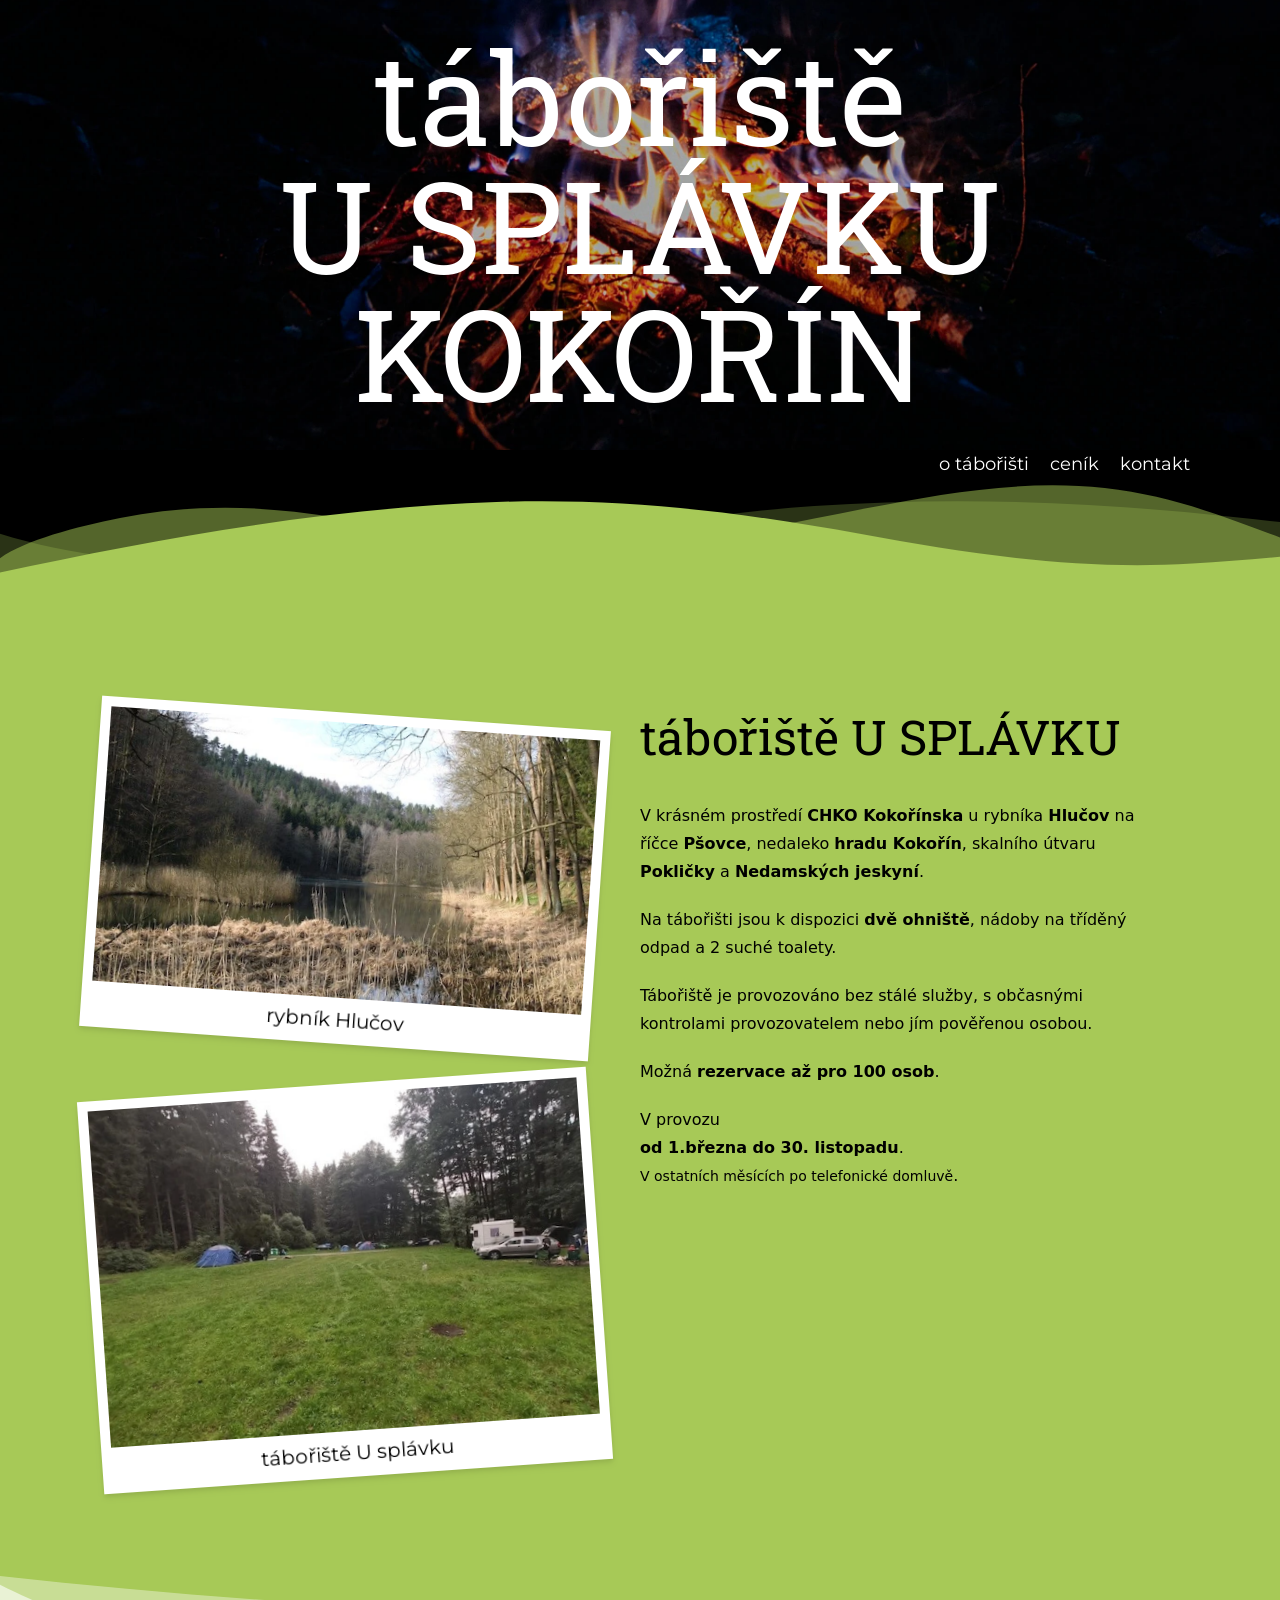
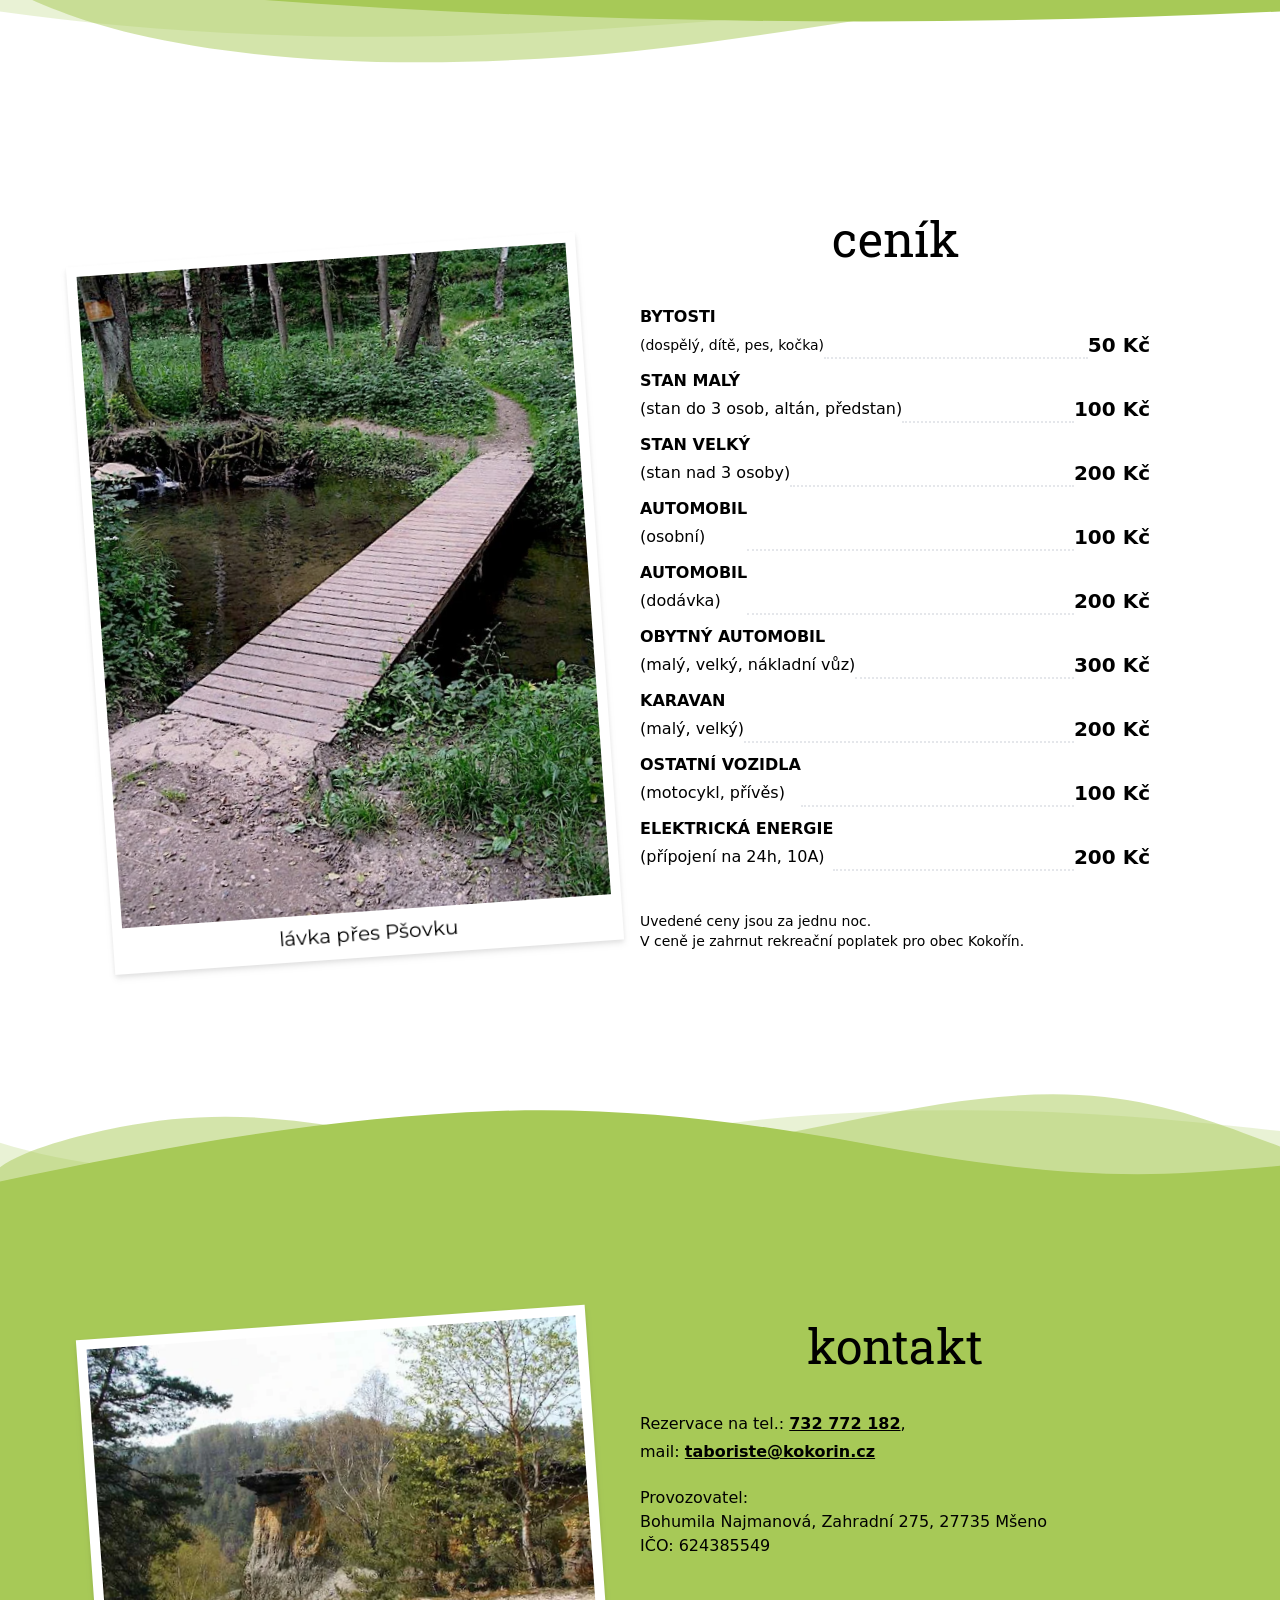
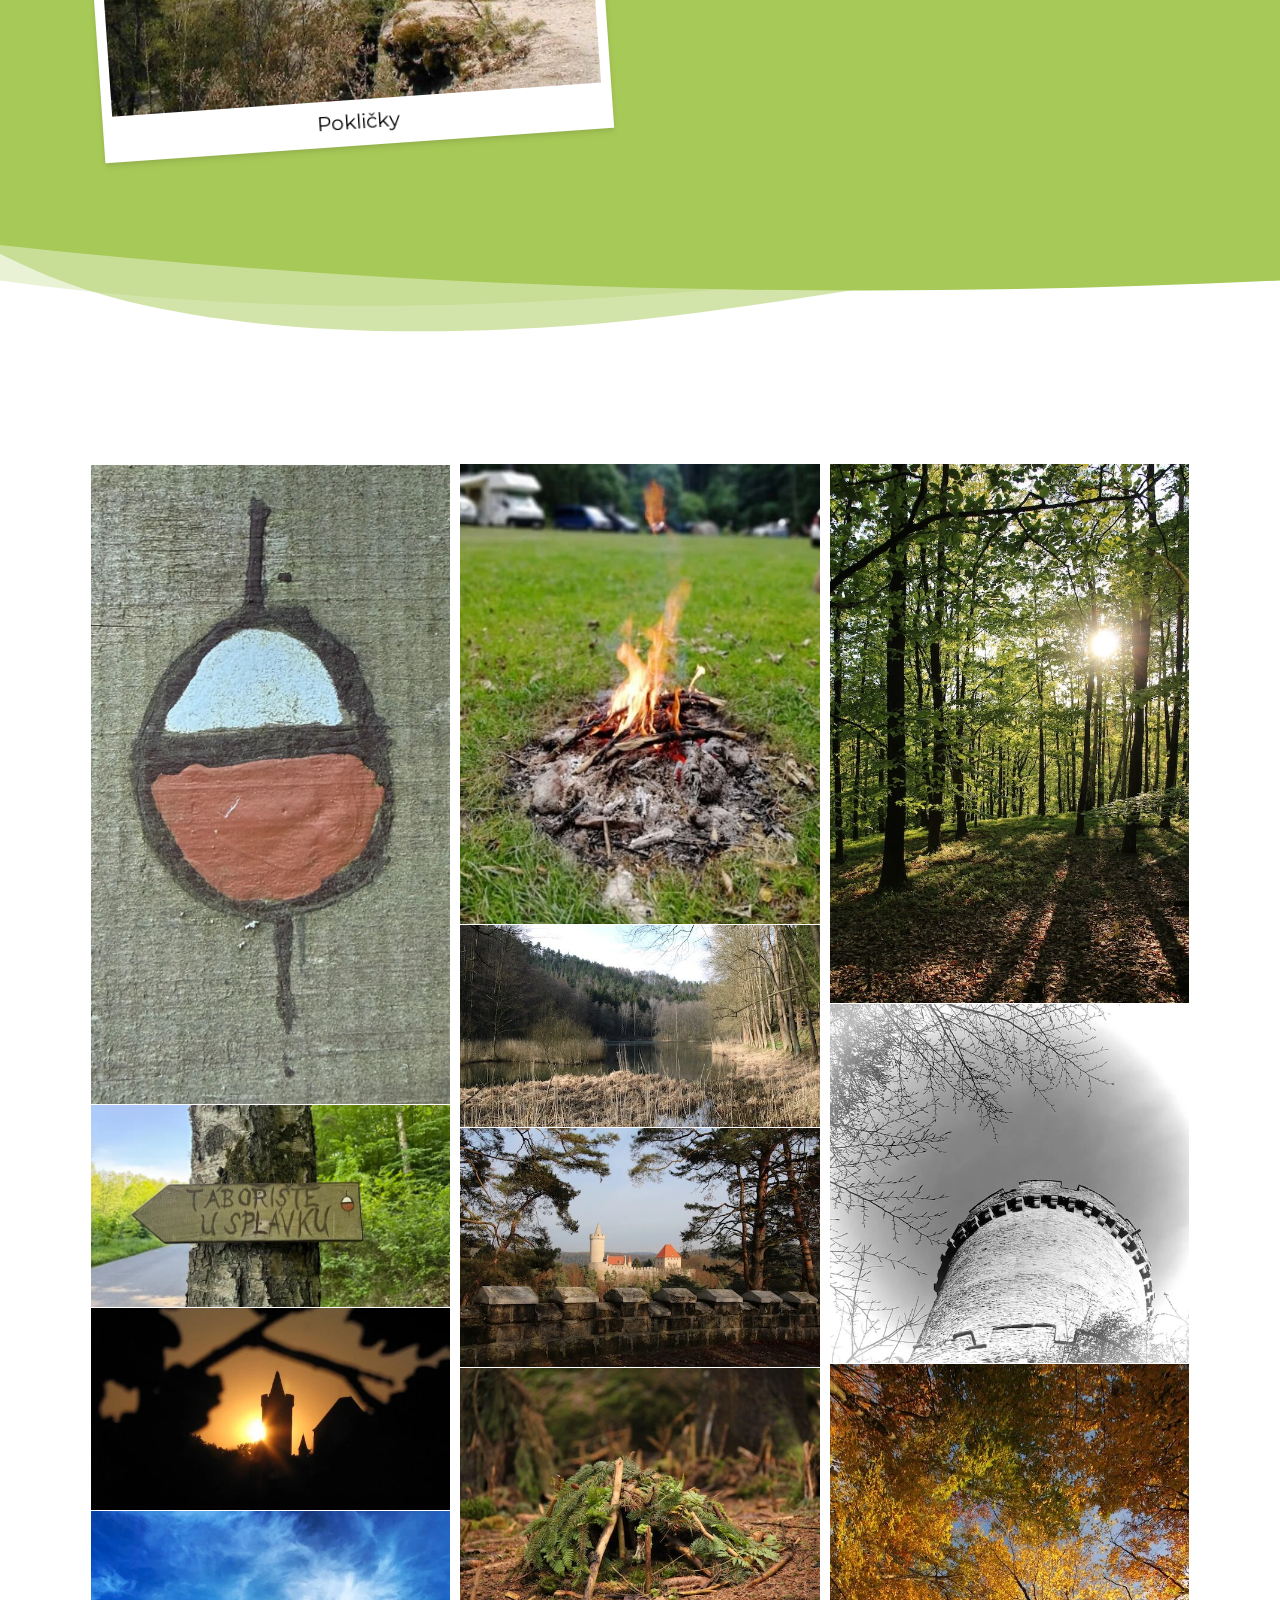
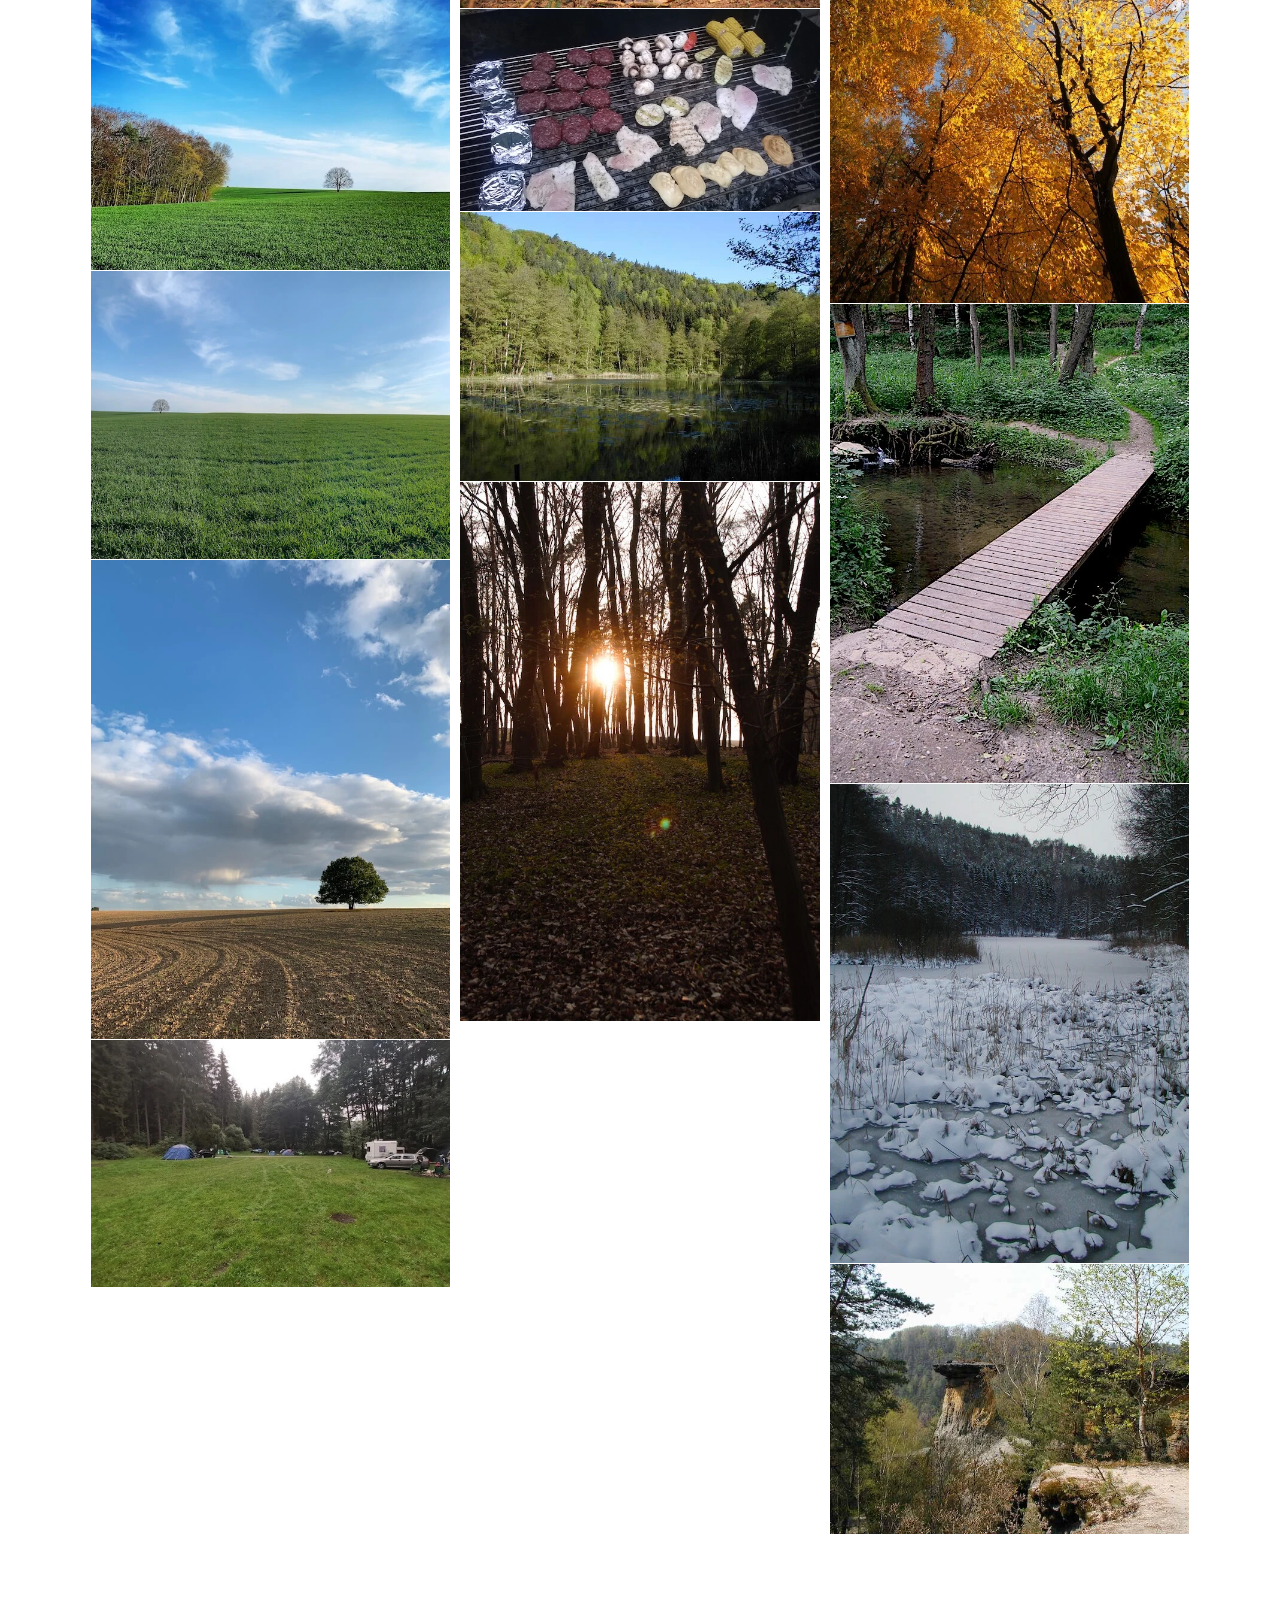
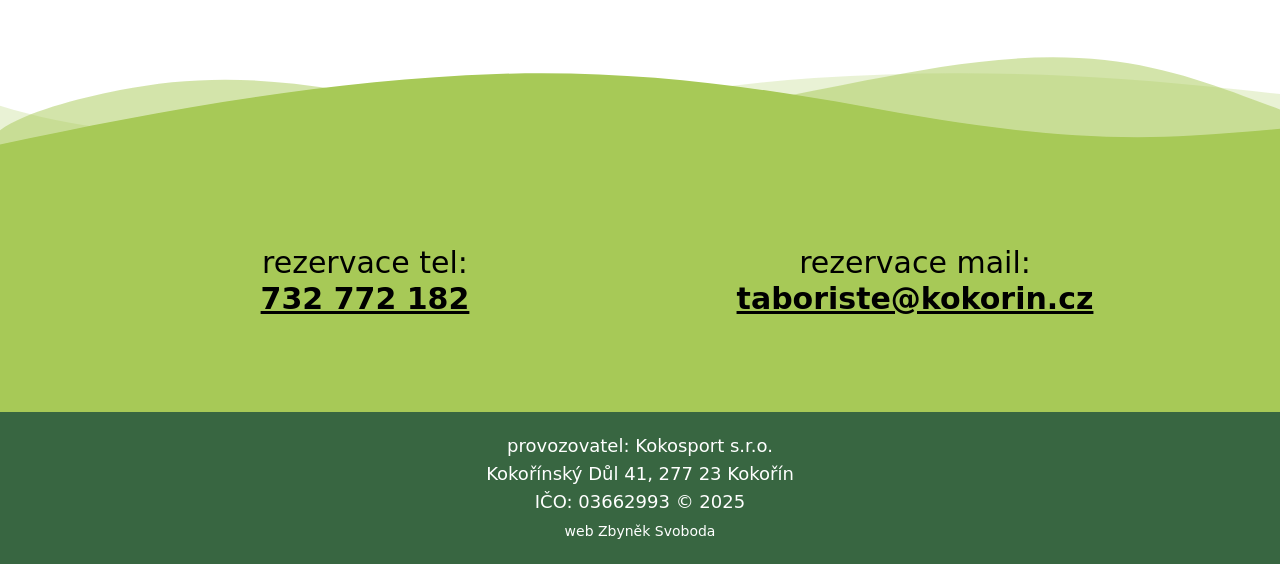
==== commit c5949e61: "novy cenik & masonry na imgs" ====
--- a/index.html
+++ b/index.html
@@ -1,18 +1,19 @@
 <!DOCTYPE html>
-<html lang="en">
+<html lang="cs">
   <head>
     <meta charset="UTF-8" />
     <meta http-equiv="X-UA-Compatible" content="IE=edge" />
-    <title>tábořiště U SPLÁVKU</title>
+    <title>tábořiště U SPLÁVKU | Kempování v CHKO Kokořínsko</title>
     <meta name="viewport" content="width=device-width, initial-scale=1.0" />
-    <meta name="”robots”" content="index, follow" />
+    <meta name="theme-color" content="#A7C957" />
+    <meta name="robots" content="index, follow" />
     <meta
       name="keywords"
-      content="tábořiště, camp, kemp, kempování, Kokořín, Kokořínsko, U splávku"
+      content="tábořiště, camp, kemp, kempování, Kokořín, Kokořínsko, U splávku, CHKO Kokořínsko, hrad Kokořín, Pokličky, Nedamské jeskyně, rybník Hlučov, Pšovka"
     />
     <meta
       name="description"
-      content="Tábořiště U SPLÁVKU, v CHKO Kokořínsko, nedaleko hradu Kokořín, skalního útvaru Pokličky a Nedamských jeskyní."
+      content="Tábořiště U SPLÁVKU, v CHKO Kokořínsko, nedaleko hradu Kokořín, skalního útvaru Pokličky a Nedamských jeskyní. Rezervace na tel. 732 772 182."
     />
     <meta name="subject" content="Tábořiště U splávku" />
     <meta name="copyright" content="Harasov.eu" />
@@ -20,14 +21,118 @@
     <meta name="author" content="Zbyněk Svoboda, info@zbyneksvoboda.cz" />
     <meta name="reply-to" content="info@zbyneksvoboda.cz" />
     <meta name="owner" content="Harasov.eu" />
+    
+    <!-- Open Graph / Facebook -->
+    <meta property="og:type" content="website" />
+    <meta property="og:url" content="https://taboristeusplavku.cz/" />
+    <meta property="og:title" content="tábořiště U SPLÁVKU | Kempování v CHKO Kokořínsko" />
+    <meta property="og:description" content="Tábořiště U SPLÁVKU, v CHKO Kokořínsko, nedaleko hradu Kokořín, skalního útvaru Pokličky a Nedamských jeskyní." />
+    <meta property="og:locale" content="cs_CZ" />
+    
+    <!-- Twitter -->
+    <meta name="twitter:card" content="summary_large_image" />
+    <meta name="twitter:title" content="tábořiště U SPLÁVKU | Kempování v CHKO Kokořínsko" />
+    <meta name="twitter:description" content="Tábořiště U SPLÁVKU, v CHKO Kokořínsko, nedaleko hradu Kokořín, skalního útvaru Pokličky a Nedamských jeskyní." />
+    
+    <!-- Canonical URL -->
+    <link rel="canonical" href="https://taboristeusplavku.cz/" />
+    
+    <!-- Preconnect and DNS prefetch for performance -->
+    <link rel="dns-prefetch" href="https://fonts.googleapis.com" />
+    <link rel="dns-prefetch" href="https://fonts.gstatic.com" />
     <link rel="preconnect" href="https://fonts.googleapis.com" />
     <link rel="preconnect" href="https://fonts.gstatic.com" crossorigin />
+    
+    <!-- Preload critical resources -->
+    <link rel="preload" href="./img/ohen.webp" as="image" type="image/webp" />
+    <link rel="preload" href="./style.css" as="style" />
+    <link rel="preload" href="./css.css" as="style" />
+    
+    <!-- Fonts with font-display swap for better performance -->
     <link
       href="https://fonts.googleapis.com/css2?family=Montserrat:wght@300;700&family=Roboto+Slab:wght@700;900&family=Shadows+Into+Light&display=swap"
       rel="stylesheet"
     />
+    
     <link rel="stylesheet" href="./style.css" />
     <link rel="stylesheet" href="./css.css" />
+    
+    <!-- Structured Data (JSON-LD) -->
+    <script type="application/ld+json">
+    {
+      "@context": "https://schema.org",
+      "@type": "Campground",
+      "name": "tábořiště U SPLÁVKU",
+      "description": "Tábořiště U SPLÁVKU, v CHKO Kokořínsko, nedaleko hradu Kokořín, skalního útvaru Pokličky a Nedamských jeskyní.",
+      "address": {
+        "@type": "PostalAddress",
+        "addressLocality": "Kokořín",
+        "addressRegion": "Středočeský kraj",
+        "addressCountry": "CZ"
+      },
+      "geo": {
+        "@type": "GeoCoordinates",
+        "latitude": "50.4333",
+        "longitude": "14.5667"
+      },
+      "telephone": "+420732772182",
+      "email": "taboriste@kokorin.cz",
+      "url": "https://taboristeusplavku.cz",
+      "priceRange": "50-200 Kč",
+      "amenityFeature": [
+        {
+          "@type": "LocationFeatureSpecification",
+          "name": "Ohniště",
+          "value": true
+        },
+        {
+          "@type": "LocationFeatureSpecification",
+          "name": "Tříděný odpad",
+          "value": true
+        },
+        {
+          "@type": "LocationFeatureSpecification",
+          "name": "Suché toalety",
+          "value": true
+        },
+        {
+          "@type": "LocationFeatureSpecification",
+          "name": "Elektrická energie",
+          "value": true
+        }
+      ],
+      "openingHoursSpecification": {
+        "@type": "OpeningHoursSpecification",
+        "dayOfWeek": [
+          "Monday",
+          "Tuesday",
+          "Wednesday",
+          "Thursday",
+          "Friday",
+          "Saturday",
+          "Sunday"
+        ],
+        "validFrom": "2025-03-01",
+        "validThrough": "2025-11-30"
+      },
+      "owner": {
+        "@type": "Organization",
+        "name": "Kokosport s.r.o.",
+        "address": {
+          "@type": "PostalAddress",
+          "streetAddress": "Kokořínský Důl 41",
+          "addressLocality": "Kokořín",
+          "postalCode": "277 23",
+          "addressCountry": "CZ"
+        },
+        "identifier": {
+          "@type": "PropertyValue",
+          "name": "IČO",
+          "value": "03662993"
+        }
+      }
+    }
+    </script>
   </head>
   <body class="">
     <header class="">
@@ -112,7 +217,7 @@
             <picture>
               <source srcset="./img/7.webp" type="image/webp" />
               <source srcset="./img/7.jpg" type="image/jpeg" />
-              <img src="./img/7.jpg" loading="lazy" alt="rybník Hlučov" />
+              <img src="./img/7.jpg" loading="lazy" fetchpriority="high" alt="rybník Hlučov" />
             </picture>
             <figcaption class="text-center text-xl pt-2">
               rybník Hlučov
@@ -122,7 +227,7 @@
             <picture>
               <source srcset="./img/5.webp" type="image/webp" />
               <source srcset="./img/5.jpg" type="image/jpeg" />
-              <img src="./img/5.jpg" loading="lazy" alt="tábořiště U splávku" />
+              <img src="./img/5.jpg" loading="lazy" fetchpriority="high" alt="tábořiště U splávku" />
             </picture>
             <figcaption class="text-center text-xl pt-2">
               tábořiště U splávku
@@ -174,7 +279,7 @@
               ><span>(stan do 3 osob, altán, předstan)</span>
             </div>
             <span class="border-b-2 border-dotted grow"><br /></span
-            ><span class="font-bold text-xl self-end">50 Kč</span>
+            ><span class="font-bold text-xl self-end">100 Kč</span>
           </div>
           <div class="leading-7 my-2 flex">
             <div>
@@ -182,15 +287,23 @@
               ><span>(stan nad 3 osoby)</span>
             </div>
             <span class="border-b-2 border-dotted grow">&nbsp;</span
+            ><span class="font-bold text-xl self-end">200 Kč</span>
+          </div>
+          <div class="leading-7 my-2 flex">
+            <div>
+              <span class="font-bold">AUTOMOBIL<br /></span
+              ><span>(osobní)</span>
+            </div>
+            <span class="border-b-2 border-dotted grow">&nbsp;</span
             ><span class="font-bold text-xl self-end">100 Kč</span>
           </div>
           <div class="leading-7 my-2 flex">
             <div>
               <span class="font-bold">AUTOMOBIL<br /></span
-              ><span>(osobní, dodávka)</span>
-            </div>
-            <span class="border-b-2 border-dotted grow">&nbsp;</span
-            ><span class="font-bold text-xl self-end">100 Kč</span>
+              ><span>(dodávka)</span>
+            </div>
+            <span class="border-b-2 border-dotted grow">&nbsp;</span
+            ><span class="font-bold text-xl self-end">200 Kč</span>
           </div>
           <div class="leading-7 my-2 flex">
             <div>
@@ -198,7 +311,7 @@
               ><span>(malý, velký, nákladní vůz)</span>
             </div>
             <span class="border-b-2 border-dotted grow">&nbsp;</span
-            ><span class="font-bold text-xl self-end">200 Kč</span>
+            ><span class="font-bold text-xl self-end">300 Kč</span>
           </div>
           <div class="leading-7 my-2 flex">
             <div>
@@ -206,7 +319,7 @@
               ><span>(malý, velký)</span>
             </div>
             <span class="border-b-2 border-dotted grow">&nbsp;</span
-            ><span class="font-bold text-xl self-end">100 Kč</span>
+            ><span class="font-bold text-xl self-end">200 Kč</span>
           </div>
           <div class="leading-7 my-2 flex">
             <div>
@@ -219,10 +332,10 @@
           <div class="leading-7 my-2 flex">
             <div>
               <span class="font-bold">ELEKTRICKÁ ENERGIE<br /></span
-              ><span>(přípojení na 24h)</span>
-            </div>
-            <span class="border-b-2 border-dotted grow">&nbsp;</span
-            ><span class="font-bold text-xl self-end">150 Kč</span>
+              ><span>(přípojení na 24h, 10A)</span>
+            </div>
+            <span class="border-b-2 border-dotted grow">&nbsp;</span
+            ><span class="font-bold text-xl self-end">200 Kč</span>
           </div>
           <p class="mt-10 text-sm">
             Uvedené ceny jsou za jednu noc.<br />V ceně je zahrnut rekreační
@@ -324,101 +437,103 @@
         </svg>
       </div>
     </div>
-    <section
-      class="container bg-white flex flex-col md:flex-row py-10 md:py-5 foto"
-    >
-      <div class="py-2 md:py-14 lg:py-24 basis-1/2 px-1">
+    <section class="container bg-white py-10 md:py-5 foto">
+      <div class="masonry-gallery py-2 md:py-14 lg:py-24">
+        <picture>
+          <img src="./img/01.webp" loading="lazy" alt="Tábořiště U SPLÁVKU - fotografie" />
+        </picture>
+        <picture>
+          <img src="./img/02.webp" loading="lazy" alt="Tábořiště U SPLÁVKU - fotografie" />
+        </picture>
         <picture>
           <source srcset="./img/1.webp" type="image/webp" />
           <source srcset="./img/1.jpg" type="image/jpeg" />
-          <img src="./img/1.jpg" loading="lazy" />
+          <img src="./img/1.jpg" loading="lazy" alt="Tábořiště U SPLÁVKU - fotografie" />
         </picture>
         <picture>
           <source srcset="./img/2.webp" type="image/webp" />
           <source srcset="./img/2.jpg" type="image/jpeg" />
-          <img src="./img/2.jpg" loading="lazy" />
+          <img src="./img/2.jpg" loading="lazy" alt="Tábořiště U SPLÁVKU - fotografie" />
         </picture>
         <picture>
           <source srcset="./img/3.webp" type="image/webp" />
           <source srcset="./img/3.jpg" type="image/jpeg" />
-          <img src="./img/3.jpg" loading="lazy" />
+          <img src="./img/3.jpg" loading="lazy" alt="Tábořiště U SPLÁVKU - fotografie" />
         </picture>
         <picture>
           <source srcset="./img/4.webp" type="image/webp" />
           <source srcset="./img/4.jpg" type="image/jpeg" />
-          <img src="./img/4.jpg" loading="lazy" />
+          <img src="./img/4.jpg" loading="lazy" alt="Tábořiště U SPLÁVKU - fotografie" />
         </picture>
         <picture>
           <source srcset="./img/5.webp" type="image/webp" />
           <source srcset="./img/5.jpg" type="image/jpeg" />
-          <img src="./img/5.jpg" loading="lazy" />
+          <img src="./img/5.jpg" loading="lazy" alt="Tábořiště U SPLÁVKU - fotografie" />
         </picture>
         <picture>
           <source srcset="./img/6.webp" type="image/webp" />
           <source srcset="./img/6.jpg" type="image/jpeg" />
-          <img src="./img/6.jpg" loading="lazy" />
+          <img src="./img/6.jpg" loading="lazy" alt="Tábořiště U SPLÁVKU - fotografie" />
         </picture>
         <picture>
           <source srcset="./img/7.webp" type="image/webp" />
           <source srcset="./img/7.jpg" type="image/jpeg" />
-          <img src="./img/7.jpg" loading="lazy" />
+          <img src="./img/7.jpg" loading="lazy" alt="Rybník Hlučov u tábořiště" />
         </picture>
         <picture>
           <source srcset="./img/8.webp" type="image/webp" />
           <source srcset="./img/8.jpg" type="image/jpeg" />
-          <img src="./img/8.jpg" loading="lazy" />
+          <img src="./img/8.jpg" loading="lazy" alt="Tábořiště U SPLÁVKU - fotografie" />
         </picture>
         <picture>
           <source srcset="./img/9.webp" type="image/webp" />
           <source srcset="./img/9.jpg" type="image/jpeg" />
-          <img src="./img/9.jpg" loading="lazy" />
+          <img src="./img/9.jpg" loading="lazy" alt="Tábořiště U SPLÁVKU - fotografie" />
         </picture>
         <picture>
           <source srcset="./img/17.webp" type="image/webp" />
           <source srcset="./img/17.jpg" type="image/jpeg" />
-          <img src="./img/17.jpg" loading="lazy" />
+          <img src="./img/17.jpg" loading="lazy" alt="Tábořiště U SPLÁVKU - fotografie" />
         </picture>
         <picture>
           <source srcset="./img/18.webp" type="image/webp" />
           <source srcset="./img/18.jpg" type="image/jpeg" />
-          <img src="./img/18.jpg" loading="lazy" />
-        </picture>
-      </div>
-      <div class="py-0 md:py-14 lg:py-24 basis-1/2 px-1">
+          <img src="./img/18.jpg" loading="lazy" alt="Tábořiště U SPLÁVKU - fotografie" />
+        </picture>
         <picture>
           <source srcset="./img/10.webp" type="image/webp" />
           <source srcset="./img/10.jpg" type="image/jpeg" />
-          <img src="./img/10.jpg" loading="lazy" />
+          <img src="./img/10.jpg" loading="lazy" alt="Tábořiště U SPLÁVKU - fotografie" />
         </picture>
         <picture>
           <source srcset="./img/11.webp" type="image/webp" />
           <source srcset="./img/11.jpg" type="image/jpeg" />
-          <img src="./img/11.jpg" loading="lazy" />
+          <img src="./img/11.jpg" loading="lazy" alt="Tábořiště U SPLÁVKU - fotografie" />
         </picture>
         <picture>
           <source srcset="./img/12.webp" type="image/webp" />
           <source srcset="./img/12.jpg" type="image/jpeg" />
-          <img src="./img/12.jpg" loading="lazy" />
+          <img src="./img/12.jpg" loading="lazy" alt="Tábořiště U SPLÁVKU - fotografie" />
         </picture>
         <picture>
           <source srcset="./img/13.webp" type="image/webp" />
           <source srcset="./img/13.jpg" type="image/jpeg" />
-          <img src="./img/13.jpg" loading="lazy" />
+          <img src="./img/13.jpg" loading="lazy" alt="Tábořiště U SPLÁVKU - fotografie" />
         </picture>
         <picture>
           <source srcset="./img/14.webp" type="image/webp" />
           <source srcset="./img/14.jpg" type="image/jpeg" />
-          <img src="./img/14.jpg" loading="lazy" />
+          <img src="./img/14.jpg" loading="lazy" alt="Lávka přes Pšovku" />
         </picture>
         <picture>
           <source srcset="./img/15.webp" type="image/webp" />
           <source srcset="./img/15.jpg" type="image/jpeg" />
-          <img src="./img/15.jpg" loading="lazy" />
+          <img src="./img/15.jpg" loading="lazy" alt="Tábořiště U SPLÁVKU - fotografie" />
         </picture>
         <picture>
           <source srcset="./img/16.webp" type="image/webp" />
           <source srcset="./img/16.jpg" type="image/jpeg" />
-          <img src="./img/16.jpg" loading="lazy" />
+          <img src="./img/16.jpg" loading="lazy" alt="Pokličky - skalní útvar v Kokořínsku" />
         </picture>
       </div>
     </section>
--- a/css.css
+++ b/css.css
@@ -1 +1 @@
-@tailwind base;@tailwind components;@tailwind utilities;@import url('https://fonts.googleapis.com/css2?family=Montserrat:wght@400&family=Roboto+Slab:wght@700;900&display=swap');*{padding:0;margin:0;box-sizing:border-box;scroll-behavior:smooth;}.container{max-width:1100px;margin:0 auto;}.green-bg{background-color:#A7C957;position:relative;top:-1px;}.footer-bg{background-color:#386641;position:relative;top:-2px;}header{background-image:url(./img/ohen.jpg);background-repeat:no-repeat;background-position:center center;background-size:cover;min-height:50vh!important;display:flex;justify-content:center;align-items:center;}h1,h2{font-family:'Roboto Slab',serif;text-align:center;}nav{background-color:#000;min-height:50px;}.nav-container{font-family:'Montserrat',sans-serif;font-weight:400;display:flex;justify-content:end!important;}.nav-container ul li{display:inline;color:#fff;}.over{position:relative;top:-1px;overflow:hidden;}.vlna{min-width:2400px!important;}.fotka{border-radius:0;border:10px solid #fff;border-bottom:10px solid #fff;}figure{max-width:80vw!important;overflow:hidden!important;}figcaption{background-color:white;font-family:'Montserrat',sans-serif;}.leva{transform:rotate(4deg);}.prava{transform:rotate(-4deg);}.foto picture{margin:1px!important;}.custom-shape-divider-bottom-1643545154{position:relative;bottom:0;left:0;width:100%;overflow:hidden;line-height:0;transform:rotate(180deg);}.custom-shape-divider-bottom-1643545154 svg{position:relative;display:block;width:calc(100% + 1.3px);height:100px;}.custom-shape-divider-bottom-1643545154 .shape-fill{fill:#A7C957;}.custom-shape-divider-top-1643551526{position:relative;top:-2px;left:0;width:100%;overflow:hidden;line-height:0;}.custom-shape-divider-top-1643551526 svg{position:relative;display:block;width:calc(141% + 1.3px);height:105px;}.custom-shape-divider-top-1643551526 .shape-fill{fill:#A7C957;}+@tailwind base;@tailwind components;@tailwind utilities;*{padding:0;margin:0;box-sizing:border-box;scroll-behavior:smooth;}.container{max-width:1100px;margin:0 auto;}.green-bg{background-color:#A7C957;position:relative;top:-1px;}.footer-bg{background-color:#386641;position:relative;top:-2px;}header{background-image:url(./img/ohen.webp);background-repeat:no-repeat;background-position:center center;background-size:cover;min-height:50vh!important;display:flex;justify-content:center;align-items:center;}h1,h2{font-family:'Roboto Slab',serif;text-align:center;}nav{background-color:#000;min-height:50px;}.nav-container{font-family:'Montserrat',sans-serif;font-weight:400;display:flex;justify-content:end!important;}.nav-container ul li{display:inline;color:#fff;}.over{position:relative;top:-1px;overflow:hidden;}.vlna{min-width:2400px!important;}.fotka{border-radius:0;border:10px solid #fff;border-bottom:10px solid #fff;}figure{max-width:80vw!important;overflow:hidden!important;}figcaption{background-color:white;font-family:'Montserrat',sans-serif;}.leva{transform:rotate(4deg);}.prava{transform:rotate(-4deg);}.foto picture{margin:1px!important;}.masonry-gallery{column-count:1;column-gap:8px;}.masonry-gallery picture{display:block;break-inside:avoid;margin:0 0 8px;}.masonry-gallery img{display:block;width:100%;height:auto;}@media (min-width:768px){.masonry-gallery{column-count:2;}}@media (min-width:1024px){.masonry-gallery{column-count:3;}}.custom-shape-divider-bottom-1643545154{position:relative;bottom:0;left:0;width:100%;overflow:hidden;line-height:0;transform:rotate(180deg);}.custom-shape-divider-bottom-1643545154 svg{position:relative;display:block;width:calc(100% + 1.3px);height:100px;}.custom-shape-divider-bottom-1643545154 .shape-fill{fill:#A7C957;}.custom-shape-divider-top-1643551526{position:relative;top:-2px;left:0;width:100%;overflow:hidden;line-height:0;}.custom-shape-divider-top-1643551526 svg{position:relative;display:block;width:calc(141% + 1.3px);height:105px;}.custom-shape-divider-top-1643551526 .shape-fill{fill:#A7C957;}
--- a/css.css
+++ b/css.css
@@ -1 +1 @@
-@tailwind base;@tailwind components;@tailwind utilities;@import url('https://fonts.googleapis.com/css2?family=Montserrat:wght@400&family=Roboto+Slab:wght@700;900&display=swap');*{padding:0;margin:0;box-sizing:border-box;scroll-behavior:smooth;}.container{max-width:1100px;margin:0 auto;}.green-bg{background-color:#A7C957;position:relative;top:-1px;}.footer-bg{background-color:#386641;position:relative;top:-2px;}header{background-image:url(./img/ohen.jpg);background-repeat:no-repeat;background-position:center center;background-size:cover;min-height:50vh!important;display:flex;justify-content:center;align-items:center;}h1,h2{font-family:'Roboto Slab',serif;text-align:center;}nav{background-color:#000;min-height:50px;}.nav-container{font-family:'Montserrat',sans-serif;font-weight:400;display:flex;justify-content:end!important;}.nav-container ul li{display:inline;color:#fff;}.over{position:relative;top:-1px;overflow:hidden;}.vlna{min-width:2400px!important;}.fotka{border-radius:0;border:10px solid #fff;border-bottom:10px solid #fff;}figure{max-width:80vw!important;overflow:hidden!important;}figcaption{background-color:white;font-family:'Montserrat',sans-serif;}.leva{transform:rotate(4deg);}.prava{transform:rotate(-4deg);}.foto picture{margin:1px!important;}.custom-shape-divider-bottom-1643545154{position:relative;bottom:0;left:0;width:100%;overflow:hidden;line-height:0;transform:rotate(180deg);}.custom-shape-divider-bottom-1643545154 svg{position:relative;display:block;width:calc(100% + 1.3px);height:100px;}.custom-shape-divider-bottom-1643545154 .shape-fill{fill:#A7C957;}.custom-shape-divider-top-1643551526{position:relative;top:-2px;left:0;width:100%;overflow:hidden;line-height:0;}.custom-shape-divider-top-1643551526 svg{position:relative;display:block;width:calc(141% + 1.3px);height:105px;}.custom-shape-divider-top-1643551526 .shape-fill{fill:#A7C957;}+@tailwind base;@tailwind components;@tailwind utilities;*{padding:0;margin:0;box-sizing:border-box;scroll-behavior:smooth;}.container{max-width:1100px;margin:0 auto;}.green-bg{background-color:#A7C957;position:relative;top:-1px;}.footer-bg{background-color:#386641;position:relative;top:-2px;}header{background-image:url(./img/ohen.webp);background-repeat:no-repeat;background-position:center center;background-size:cover;min-height:50vh!important;display:flex;justify-content:center;align-items:center;}h1,h2{font-family:'Roboto Slab',serif;text-align:center;}nav{background-color:#000;min-height:50px;}.nav-container{font-family:'Montserrat',sans-serif;font-weight:400;display:flex;justify-content:end!important;}.nav-container ul li{display:inline;color:#fff;}.over{position:relative;top:-1px;overflow:hidden;}.vlna{min-width:2400px!important;}.fotka{border-radius:0;border:10px solid #fff;border-bottom:10px solid #fff;}figure{max-width:80vw!important;overflow:hidden!important;}figcaption{background-color:white;font-family:'Montserrat',sans-serif;}.leva{transform:rotate(4deg);}.prava{transform:rotate(-4deg);}.foto picture{margin:1px!important;}.masonry-gallery{column-count:1;column-gap:8px;}.masonry-gallery picture{display:block;break-inside:avoid;margin:0 0 8px;}.masonry-gallery img{display:block;width:100%;height:auto;}@media (min-width:768px){.masonry-gallery{column-count:2;}}@media (min-width:1024px){.masonry-gallery{column-count:3;}}.custom-shape-divider-bottom-1643545154{position:relative;bottom:0;left:0;width:100%;overflow:hidden;line-height:0;transform:rotate(180deg);}.custom-shape-divider-bottom-1643545154 svg{position:relative;display:block;width:calc(100% + 1.3px);height:100px;}.custom-shape-divider-bottom-1643545154 .shape-fill{fill:#A7C957;}.custom-shape-divider-top-1643551526{position:relative;top:-2px;left:0;width:100%;overflow:hidden;line-height:0;}.custom-shape-divider-top-1643551526 svg{position:relative;display:block;width:calc(141% + 1.3px);height:105px;}.custom-shape-divider-top-1643551526 .shape-fill{fill:#A7C957;}
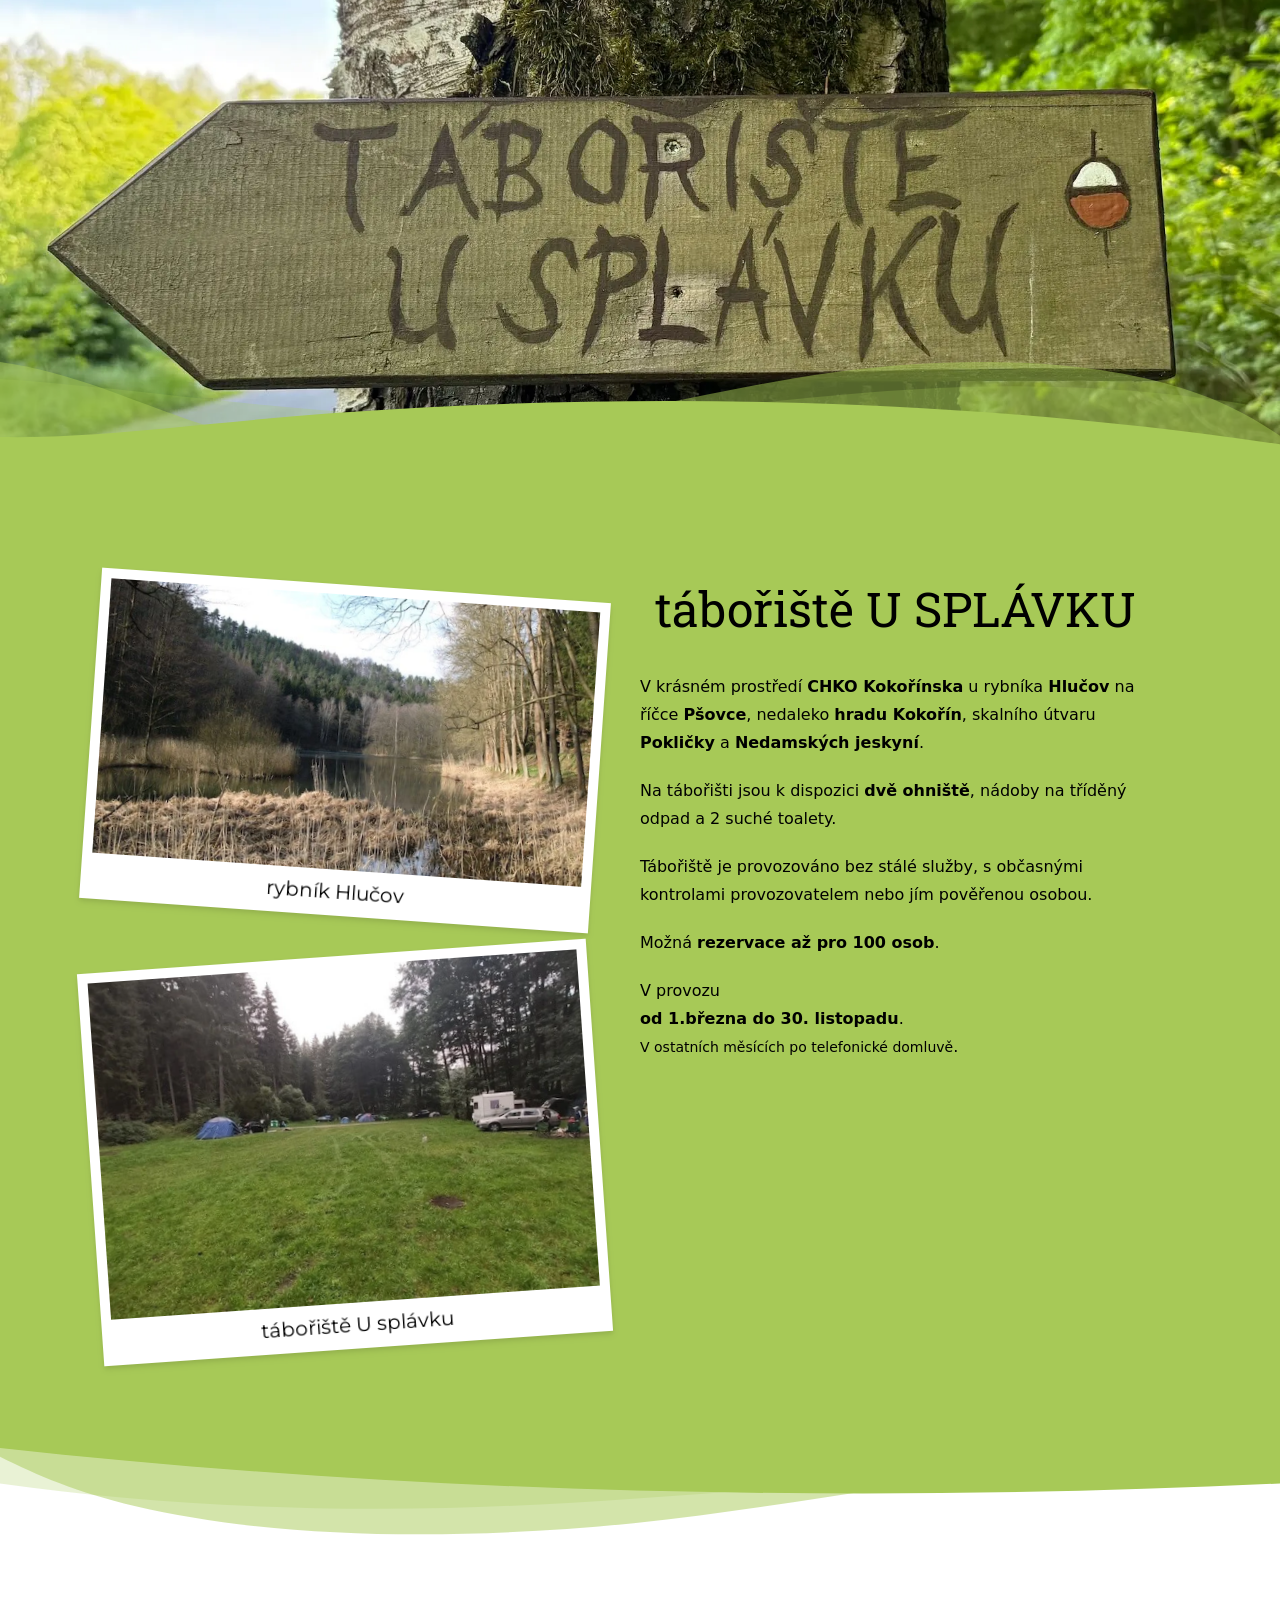
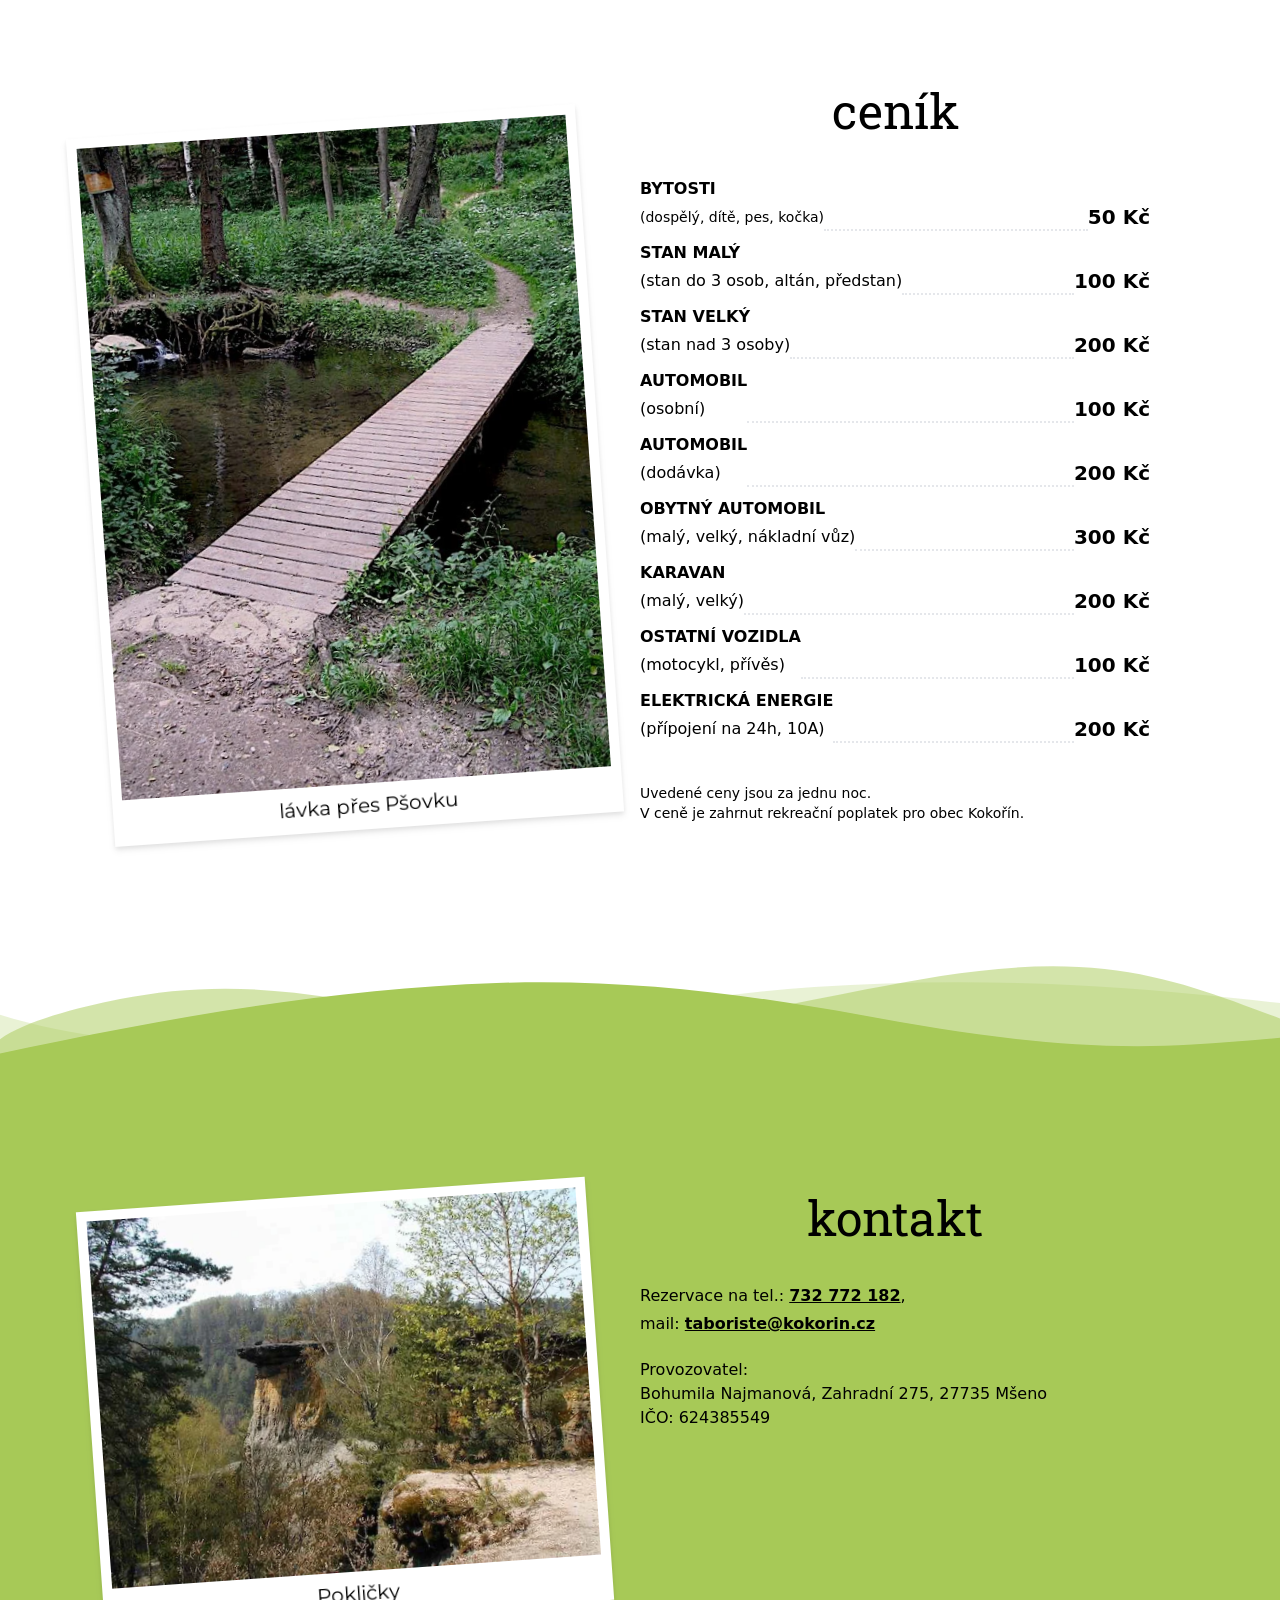
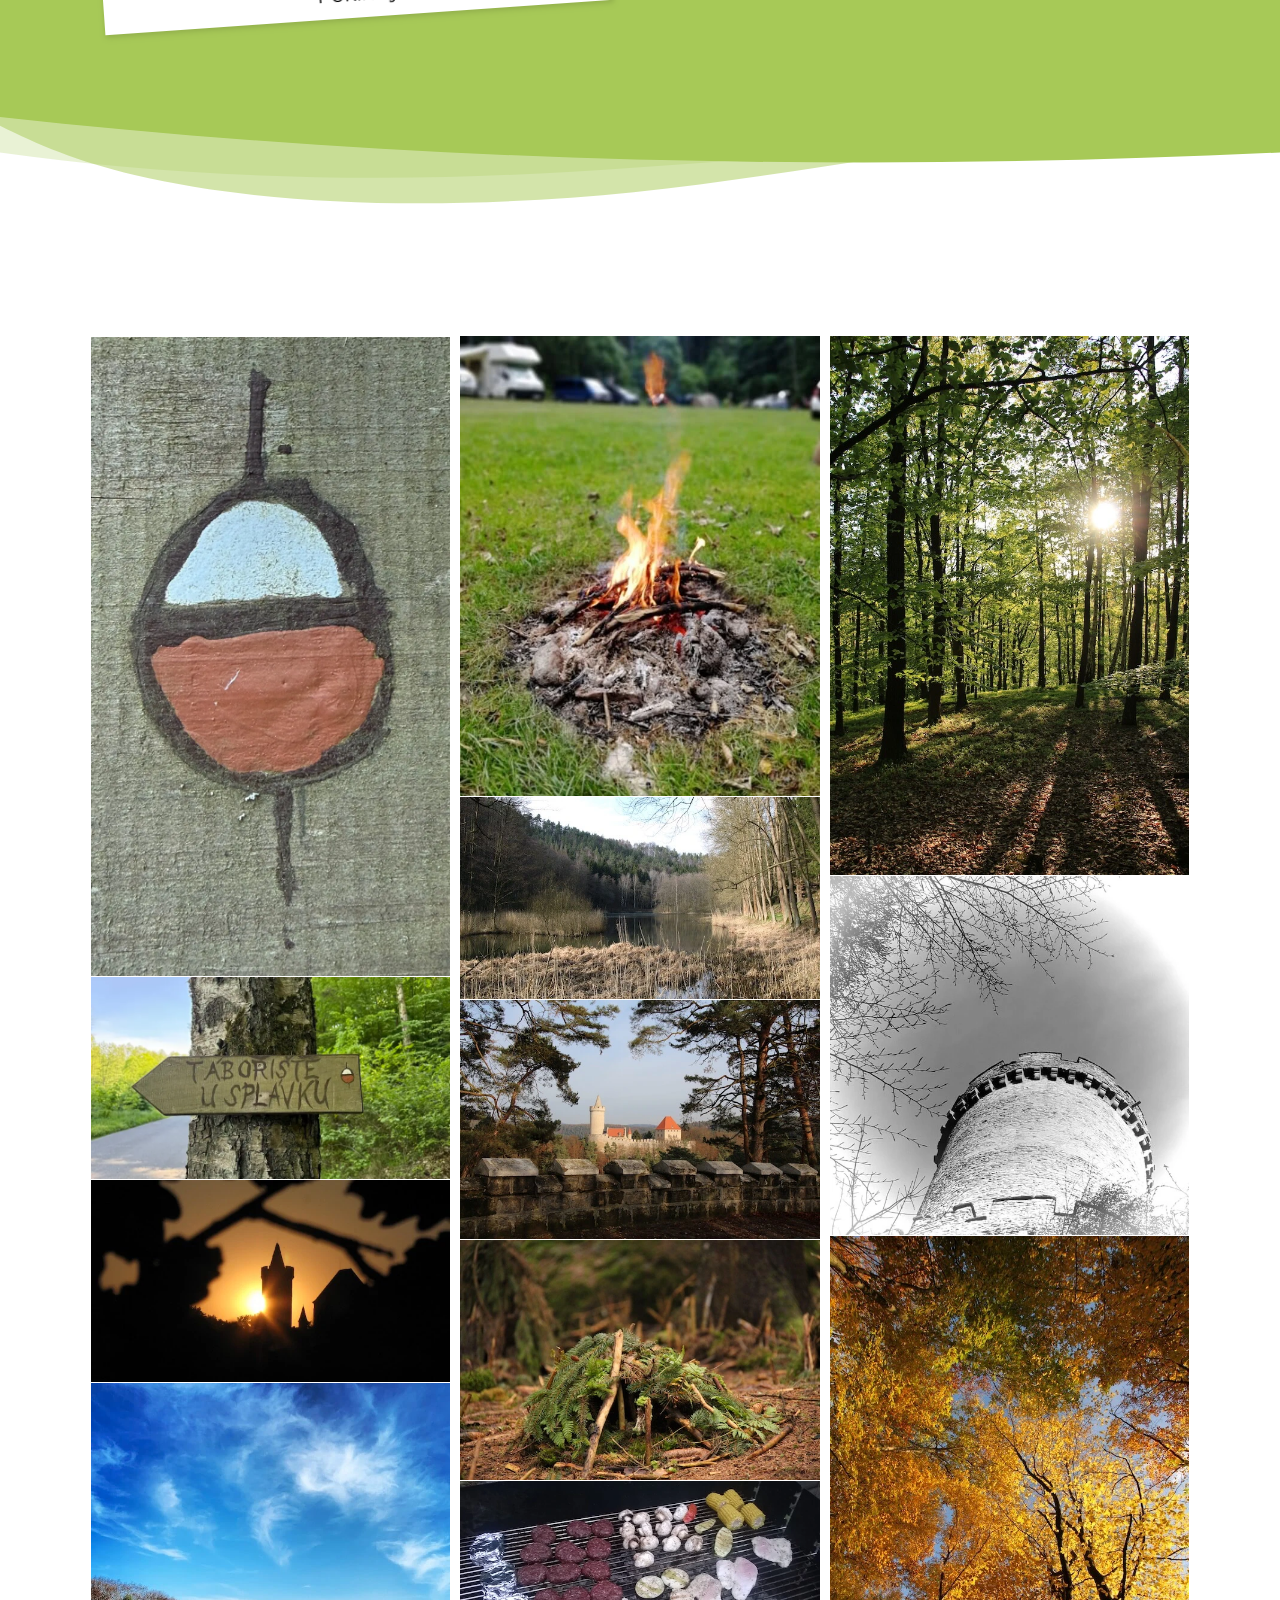
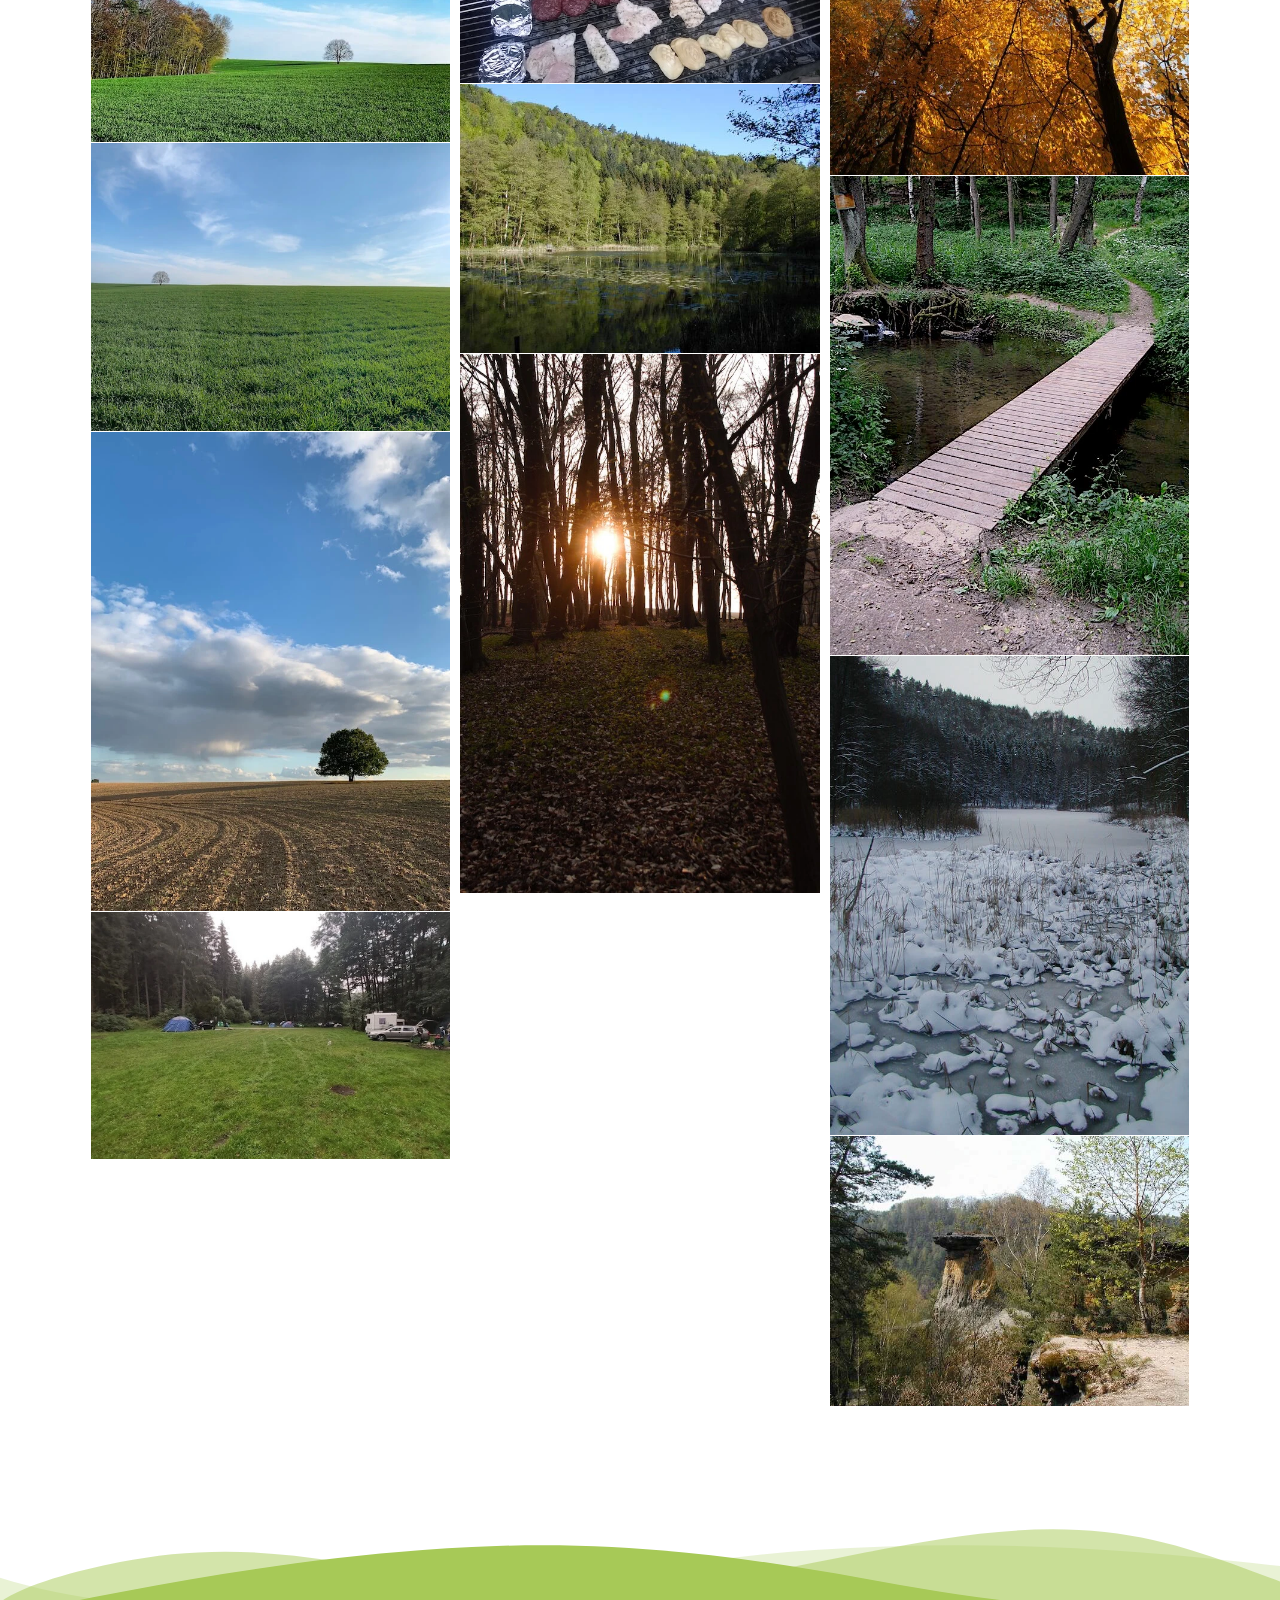
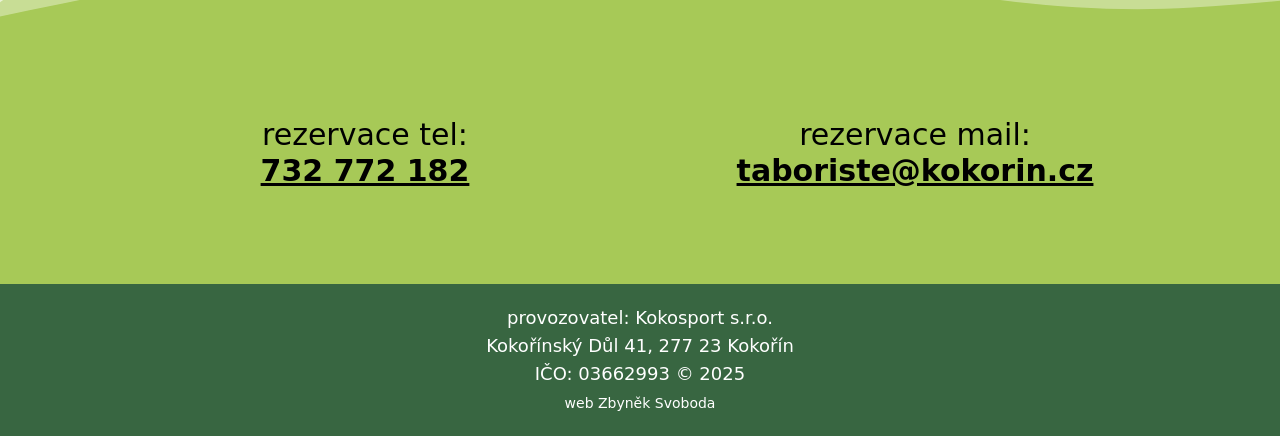
==== commit 8c3e15b0: "logo cedule" ====
--- a/index.html
+++ b/index.html
@@ -135,55 +135,56 @@
     </script>
   </head>
   <body class="">
-    <header class="">
-      <h1 class="text-center text-4xl md:text-6xl lg:text-9xl text-white">
+    <header class="flex flex-col">
+      <!-- <h1 class="text-center text-4xl md:text-6xl lg:text-9xl text-white">
         tábořiště<br />U SPLÁVKU<br />KOKOŘÍN
-      </h1>
+      </h1> -->
+      <nav class="mt-auto">
+        <!-- <div class="nav-container container">
+          <ul class="mr-4 lg:mr-0 text-lg text-bold">
+            <li class="pl-4 hover:underline">
+              <a href="#o-splavku" class="hidden md:inline">o tábořišti</a>
+            </li>
+            <li class="pl-4 hover:underline"><a href="#cenik">ceník</a></li>
+            <li class="pl-4 hover:underline"><a href="#kontakt">kontakt</a></li>
+          </ul>
+        </div> -->
+        <div class="over">
+          <div class="custom-shape-divider-bottom-1643545154 vlna" id="o-splavku">
+            <svg
+              data-name="Layer 1"
+              xmlns="http://www.w3.org/2000/svg"
+              viewBox="0 0 1200 120"
+              preserveAspectRatio="none"
+            >
+              <path
+                d="M0,0V46.29c47.79,22.2,103.59,32.17,158,28,70.36-5.37,136.33-33.31,206.8-37.5C438.64,32.43,512.34,53.67,583,72.05c69.27,18,138.3,24.88,209.4,13.08,36.15-6,69.85-17.84,104.45-29.34C989.49,25,1113-14.29,1200,52.47V0Z"
+                opacity=".25"
+                class="shape-fill"
+              ></path>
+              <path
+                d="M0,0V15.81C13,36.92,27.64,56.86,47.69,72.05,99.41,111.27,165,111,224.58,91.58c31.15-10.15,60.09-26.07,89.67-39.8,40.92-19,84.73-46,130.83-49.67,36.26-2.85,70.9,9.42,98.6,31.56,31.77,25.39,62.32,62,103.63,73,40.44,10.79,81.35-6.69,119.13-24.28s75.16-39,116.92-43.05c59.73-5.85,113.28,22.88,168.9,38.84,30.2,8.66,59,6.17,87.09-7.5,22.43-10.89,48-26.93,60.65-49.24V0Z"
+                opacity=".5"
+                class="shape-fill"
+              ></path>
+              <path
+                d="M0,0V5.63C149.93,59,314.09,71.32,475.83,42.57c43-7.64,84.23-20.12,127.61-26.46,59-8.63,112.48,12.24,165.56,35.4C827.93,77.22,886,95.24,951.2,90c86.53-7,172.46-45.71,248.8-84.81V0Z"
+                class="shape-fill"
+              ></path>
+            </svg>
+          </div>
+        </div>
+      </nav>
     </header>
-    <nav>
-      <div class="nav-container container">
-        <ul class="mr-4 lg:mr-0 text-lg">
-          <li class="pl-4 hover:underline">
-            <a href="#o-splavku" class="hidden md:inline">o tábořišti</a>
-          </li>
-          <li class="pl-4 hover:underline"><a href="#cenik">ceník</a></li>
-          <li class="pl-4 hover:underline"><a href="#kontakt">kontakt</a></li>
-        </ul>
-      </div>
-      <div class="over">
-        <div class="custom-shape-divider-bottom-1643545154 vlna" id="o-splavku">
-          <svg
-            data-name="Layer 1"
-            xmlns="http://www.w3.org/2000/svg"
-            viewBox="0 0 1200 120"
-            preserveAspectRatio="none"
-          >
-            <path
-              d="M0,0V46.29c47.79,22.2,103.59,32.17,158,28,70.36-5.37,136.33-33.31,206.8-37.5C438.64,32.43,512.34,53.67,583,72.05c69.27,18,138.3,24.88,209.4,13.08,36.15-6,69.85-17.84,104.45-29.34C989.49,25,1113-14.29,1200,52.47V0Z"
-              opacity=".25"
-              class="shape-fill"
-            ></path>
-            <path
-              d="M0,0V15.81C13,36.92,27.64,56.86,47.69,72.05,99.41,111.27,165,111,224.58,91.58c31.15-10.15,60.09-26.07,89.67-39.8,40.92-19,84.73-46,130.83-49.67,36.26-2.85,70.9,9.42,98.6,31.56,31.77,25.39,62.32,62,103.63,73,40.44,10.79,81.35-6.69,119.13-24.28s75.16-39,116.92-43.05c59.73-5.85,113.28,22.88,168.9,38.84,30.2,8.66,59,6.17,87.09-7.5,22.43-10.89,48-26.93,60.65-49.24V0Z"
-              opacity=".5"
-              class="shape-fill"
-            ></path>
-            <path
-              d="M0,0V5.63C149.93,59,314.09,71.32,475.83,42.57c43-7.64,84.23-20.12,127.61-26.46,59-8.63,112.48,12.24,165.56,35.4C827.93,77.22,886,95.24,951.2,90c86.53-7,172.46-45.71,248.8-84.81V0Z"
-              class="shape-fill"
-            ></path>
-          </svg>
-        </div>
-      </div>
-    </nav>
+    
     <section class="green-bg py-2 md:py-14 lg:py-24">
       <div class="container flex flex-col md:flex-row-reverse">
         <article class="basis-1/2 mx-2 md:mx-10 my-10">
-          <h2
-            class="hidden md:inline text-center text-2xl md:text-4xl lg:text-5xl"
+          <h1
+            class="inline text-center text-2xl md:text-4xl lg:text-5xl"
           >
             tábořiště U SPLÁVKU
-          </h2>
+          </h1>
           <p class="leading-7 md:my-5 md:mt-10">
             V krásném prostředí <span class="font-bold">CHKO Kokořínska</span> u
             rybníka <span class="font-bold">Hlučov</span> na říčce
--- a/css.css
+++ b/css.css
@@ -1 +1,179 @@
-@tailwind base;@tailwind components;@tailwind utilities;*{padding:0;margin:0;box-sizing:border-box;scroll-behavior:smooth;}.container{max-width:1100px;margin:0 auto;}.green-bg{background-color:#A7C957;position:relative;top:-1px;}.footer-bg{background-color:#386641;position:relative;top:-2px;}header{background-image:url(./img/ohen.webp);background-repeat:no-repeat;background-position:center center;background-size:cover;min-height:50vh!important;display:flex;justify-content:center;align-items:center;}h1,h2{font-family:'Roboto Slab',serif;text-align:center;}nav{background-color:#000;min-height:50px;}.nav-container{font-family:'Montserrat',sans-serif;font-weight:400;display:flex;justify-content:end!important;}.nav-container ul li{display:inline;color:#fff;}.over{position:relative;top:-1px;overflow:hidden;}.vlna{min-width:2400px!important;}.fotka{border-radius:0;border:10px solid #fff;border-bottom:10px solid #fff;}figure{max-width:80vw!important;overflow:hidden!important;}figcaption{background-color:white;font-family:'Montserrat',sans-serif;}.leva{transform:rotate(4deg);}.prava{transform:rotate(-4deg);}.foto picture{margin:1px!important;}.masonry-gallery{column-count:1;column-gap:8px;}.masonry-gallery picture{display:block;break-inside:avoid;margin:0 0 8px;}.masonry-gallery img{display:block;width:100%;height:auto;}@media (min-width:768px){.masonry-gallery{column-count:2;}}@media (min-width:1024px){.masonry-gallery{column-count:3;}}.custom-shape-divider-bottom-1643545154{position:relative;bottom:0;left:0;width:100%;overflow:hidden;line-height:0;transform:rotate(180deg);}.custom-shape-divider-bottom-1643545154 svg{position:relative;display:block;width:calc(100% + 1.3px);height:100px;}.custom-shape-divider-bottom-1643545154 .shape-fill{fill:#A7C957;}.custom-shape-divider-top-1643551526{position:relative;top:-2px;left:0;width:100%;overflow:hidden;line-height:0;}.custom-shape-divider-top-1643551526 svg{position:relative;display:block;width:calc(141% + 1.3px);height:105px;}.custom-shape-divider-top-1643551526 .shape-fill{fill:#A7C957;}+@tailwind base;
+@tailwind components;
+@tailwind utilities;
+
+* {
+    padding: 0;
+    margin: 0;
+    box-sizing: border-box;
+    scroll-behavior: smooth;
+}
+
+.container {
+    max-width: 1100px;
+    margin: 0 auto;
+}
+
+.green-bg {
+    background-color: #A7C957;
+    position: relative;
+    top: -1px;
+}
+
+.footer-bg {
+    background-color: #386641;
+    position: relative;
+    top: -2px;
+}
+
+header {
+    background-image: url(./img/taboriste_u_splavku.webp);
+    background-repeat: no-repeat;
+    background-position: center center;
+    background-size: cover;
+    min-height: 50vh !important;
+    display: flex;
+    justify-content: end;
+    align-items: end;
+}
+
+h1,
+h2 {
+    font-family: 'Roboto Slab', serif;
+    text-align: center;
+}
+
+nav {
+    background-color: transparent;
+    min-height: 50px;
+}
+
+.nav-container {
+    font-family: 'Montserrat', sans-serif;
+    font-weight: 600;
+    display: flex;
+    justify-content: end !important;
+}
+
+.nav-container ul li {
+    display: inline;
+    color: #fff;
+}
+
+.over {
+    position: relative;
+    top: -1px;
+    overflow: hidden;
+}
+
+.vlna {
+    min-width: 2400px !important;
+}
+
+.fotka {
+    border-radius: 0;
+    border: 10px solid #fff;
+    border-bottom: 10px solid #fff;
+}
+
+figure {
+    max-width: 80vw !important;
+    overflow: hidden !important;
+}
+
+figcaption {
+    background-color: white;
+    font-family: 'Montserrat', sans-serif;
+}
+
+.leva {
+    transform: rotate(4deg);
+}
+
+.prava {
+    transform: rotate(-4deg);
+}
+
+.foto picture {
+    margin: 1px !important;
+}
+
+.masonry-gallery {
+    column-count: 1;
+    column-gap: 8px;
+}
+
+.masonry-gallery picture {
+    display: block;
+    break-inside: avoid;
+    margin: 0 0 8px;
+}
+
+.masonry-gallery img {
+    display: block;
+    width: 100%;
+    height: auto;
+}
+
+@media (min-width:768px) {
+    .masonry-gallery {
+        column-count: 2;
+    }
+}
+
+@media (min-width:1024px) {
+    .masonry-gallery {
+        column-count: 3;
+    }
+}
+
+.custom-shape-divider-bottom-1643545154 {
+    position: relative;
+    bottom: 0;
+    left: 0;
+    width: 100%;
+    overflow: hidden;
+    line-height: 0;
+    transform: rotate(180deg);
+}
+
+.custom-shape-divider-bottom-1643545154 svg {
+    position: relative;
+    display: block;
+    width: calc(100% + 1.3px);
+    height: 100px;
+}
+
+.custom-shape-divider-bottom-1643545154 .shape-fill {
+    fill: #A7C957;
+}
+
+.custom-shape-divider-top-1643551526 {
+    position: relative;
+    top: -2px;
+    left: 0;
+    width: 100%;
+    overflow: hidden;
+    line-height: 0;
+}
+
+.custom-shape-divider-top-1643551526 svg {
+    position: relative;
+    display: block;
+    width: calc(141% + 1.3px);
+    height: 105px;
+}
+
+.custom-shape-divider-top-1643551526 .shape-fill {
+    fill: #A7C957;
+}
+
+@media (max-width: 768px) {
+    header {
+        background-size: cover;
+        min-height: 20vh !important;
+    }
+    .over {
+        display: none;
+    }
+}
--- a/css.css
+++ b/css.css
@@ -1 +1,179 @@
-@tailwind base;@tailwind components;@tailwind utilities;*{padding:0;margin:0;box-sizing:border-box;scroll-behavior:smooth;}.container{max-width:1100px;margin:0 auto;}.green-bg{background-color:#A7C957;position:relative;top:-1px;}.footer-bg{background-color:#386641;position:relative;top:-2px;}header{background-image:url(./img/ohen.webp);background-repeat:no-repeat;background-position:center center;background-size:cover;min-height:50vh!important;display:flex;justify-content:center;align-items:center;}h1,h2{font-family:'Roboto Slab',serif;text-align:center;}nav{background-color:#000;min-height:50px;}.nav-container{font-family:'Montserrat',sans-serif;font-weight:400;display:flex;justify-content:end!important;}.nav-container ul li{display:inline;color:#fff;}.over{position:relative;top:-1px;overflow:hidden;}.vlna{min-width:2400px!important;}.fotka{border-radius:0;border:10px solid #fff;border-bottom:10px solid #fff;}figure{max-width:80vw!important;overflow:hidden!important;}figcaption{background-color:white;font-family:'Montserrat',sans-serif;}.leva{transform:rotate(4deg);}.prava{transform:rotate(-4deg);}.foto picture{margin:1px!important;}.masonry-gallery{column-count:1;column-gap:8px;}.masonry-gallery picture{display:block;break-inside:avoid;margin:0 0 8px;}.masonry-gallery img{display:block;width:100%;height:auto;}@media (min-width:768px){.masonry-gallery{column-count:2;}}@media (min-width:1024px){.masonry-gallery{column-count:3;}}.custom-shape-divider-bottom-1643545154{position:relative;bottom:0;left:0;width:100%;overflow:hidden;line-height:0;transform:rotate(180deg);}.custom-shape-divider-bottom-1643545154 svg{position:relative;display:block;width:calc(100% + 1.3px);height:100px;}.custom-shape-divider-bottom-1643545154 .shape-fill{fill:#A7C957;}.custom-shape-divider-top-1643551526{position:relative;top:-2px;left:0;width:100%;overflow:hidden;line-height:0;}.custom-shape-divider-top-1643551526 svg{position:relative;display:block;width:calc(141% + 1.3px);height:105px;}.custom-shape-divider-top-1643551526 .shape-fill{fill:#A7C957;}+@tailwind base;
+@tailwind components;
+@tailwind utilities;
+
+* {
+    padding: 0;
+    margin: 0;
+    box-sizing: border-box;
+    scroll-behavior: smooth;
+}
+
+.container {
+    max-width: 1100px;
+    margin: 0 auto;
+}
+
+.green-bg {
+    background-color: #A7C957;
+    position: relative;
+    top: -1px;
+}
+
+.footer-bg {
+    background-color: #386641;
+    position: relative;
+    top: -2px;
+}
+
+header {
+    background-image: url(./img/taboriste_u_splavku.webp);
+    background-repeat: no-repeat;
+    background-position: center center;
+    background-size: cover;
+    min-height: 50vh !important;
+    display: flex;
+    justify-content: end;
+    align-items: end;
+}
+
+h1,
+h2 {
+    font-family: 'Roboto Slab', serif;
+    text-align: center;
+}
+
+nav {
+    background-color: transparent;
+    min-height: 50px;
+}
+
+.nav-container {
+    font-family: 'Montserrat', sans-serif;
+    font-weight: 600;
+    display: flex;
+    justify-content: end !important;
+}
+
+.nav-container ul li {
+    display: inline;
+    color: #fff;
+}
+
+.over {
+    position: relative;
+    top: -1px;
+    overflow: hidden;
+}
+
+.vlna {
+    min-width: 2400px !important;
+}
+
+.fotka {
+    border-radius: 0;
+    border: 10px solid #fff;
+    border-bottom: 10px solid #fff;
+}
+
+figure {
+    max-width: 80vw !important;
+    overflow: hidden !important;
+}
+
+figcaption {
+    background-color: white;
+    font-family: 'Montserrat', sans-serif;
+}
+
+.leva {
+    transform: rotate(4deg);
+}
+
+.prava {
+    transform: rotate(-4deg);
+}
+
+.foto picture {
+    margin: 1px !important;
+}
+
+.masonry-gallery {
+    column-count: 1;
+    column-gap: 8px;
+}
+
+.masonry-gallery picture {
+    display: block;
+    break-inside: avoid;
+    margin: 0 0 8px;
+}
+
+.masonry-gallery img {
+    display: block;
+    width: 100%;
+    height: auto;
+}
+
+@media (min-width:768px) {
+    .masonry-gallery {
+        column-count: 2;
+    }
+}
+
+@media (min-width:1024px) {
+    .masonry-gallery {
+        column-count: 3;
+    }
+}
+
+.custom-shape-divider-bottom-1643545154 {
+    position: relative;
+    bottom: 0;
+    left: 0;
+    width: 100%;
+    overflow: hidden;
+    line-height: 0;
+    transform: rotate(180deg);
+}
+
+.custom-shape-divider-bottom-1643545154 svg {
+    position: relative;
+    display: block;
+    width: calc(100% + 1.3px);
+    height: 100px;
+}
+
+.custom-shape-divider-bottom-1643545154 .shape-fill {
+    fill: #A7C957;
+}
+
+.custom-shape-divider-top-1643551526 {
+    position: relative;
+    top: -2px;
+    left: 0;
+    width: 100%;
+    overflow: hidden;
+    line-height: 0;
+}
+
+.custom-shape-divider-top-1643551526 svg {
+    position: relative;
+    display: block;
+    width: calc(141% + 1.3px);
+    height: 105px;
+}
+
+.custom-shape-divider-top-1643551526 .shape-fill {
+    fill: #A7C957;
+}
+
+@media (max-width: 768px) {
+    header {
+        background-size: cover;
+        min-height: 20vh !important;
+    }
+    .over {
+        display: none;
+    }
+}
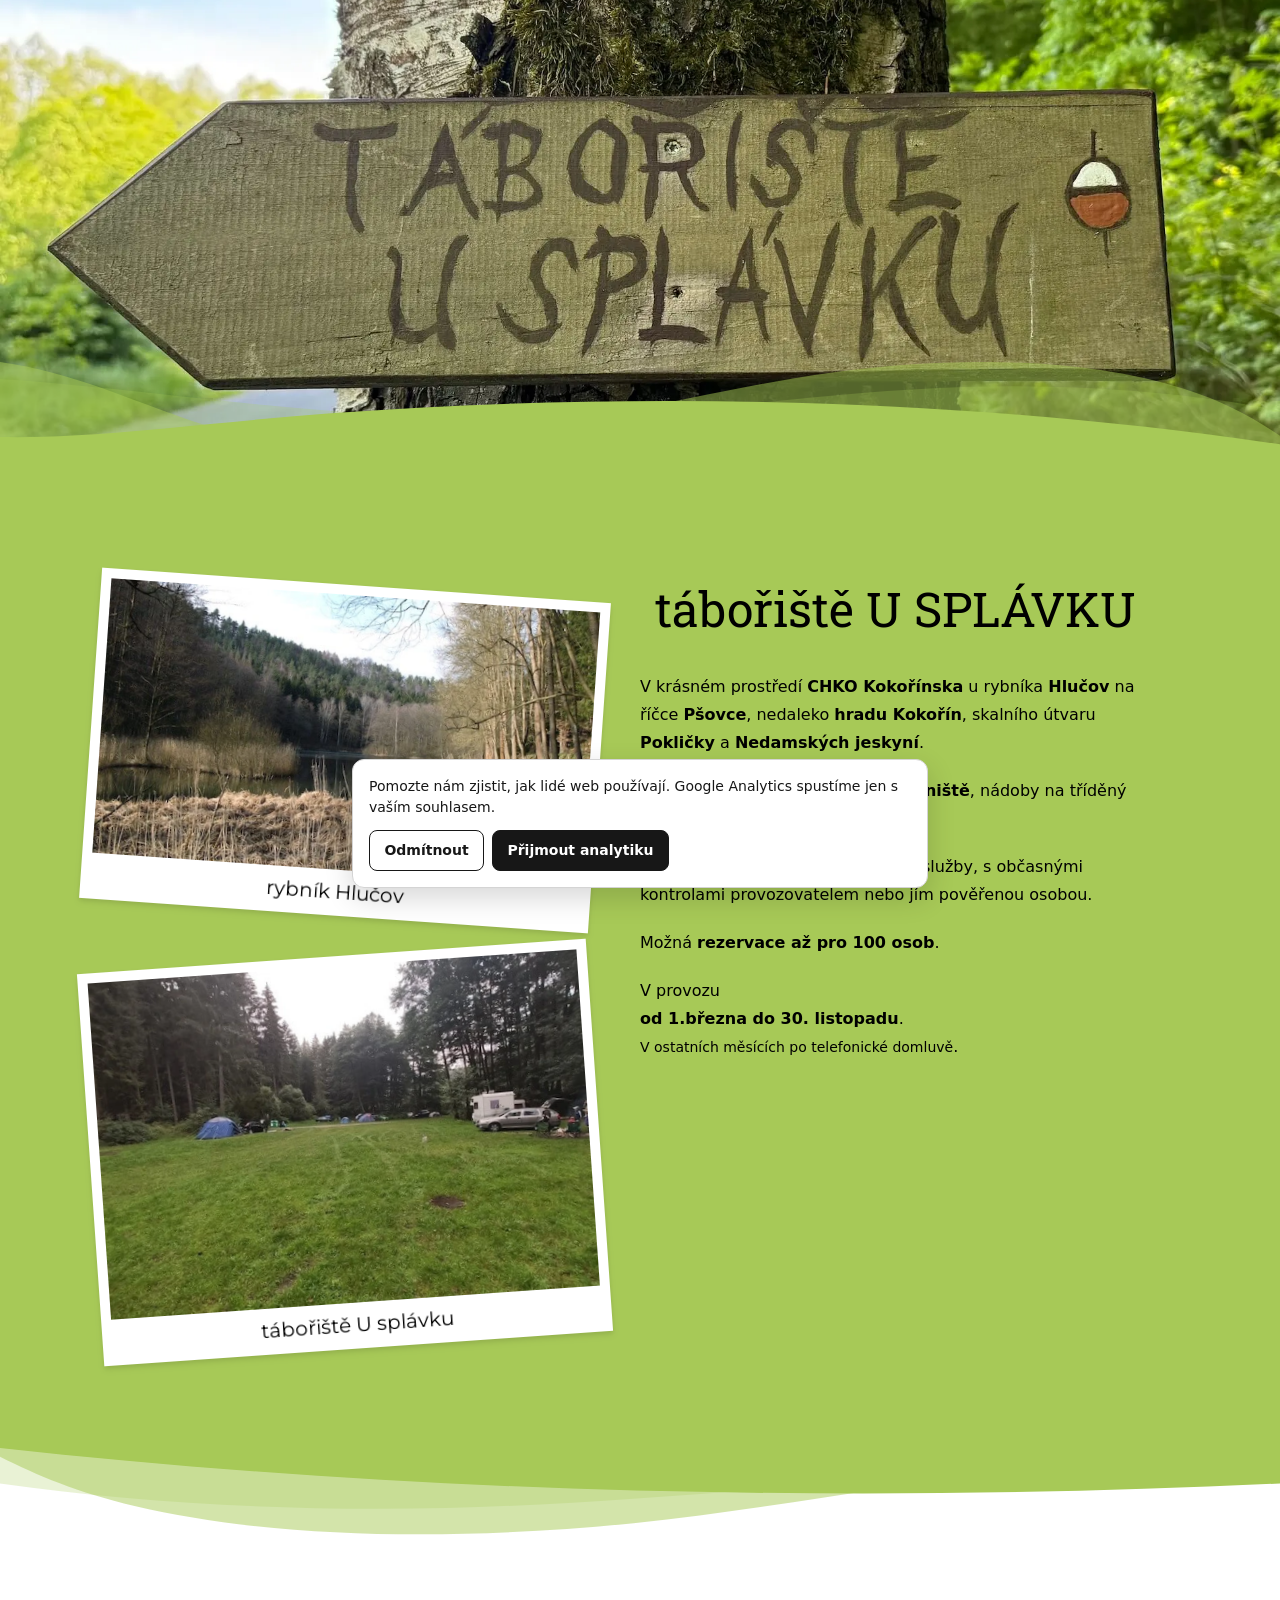
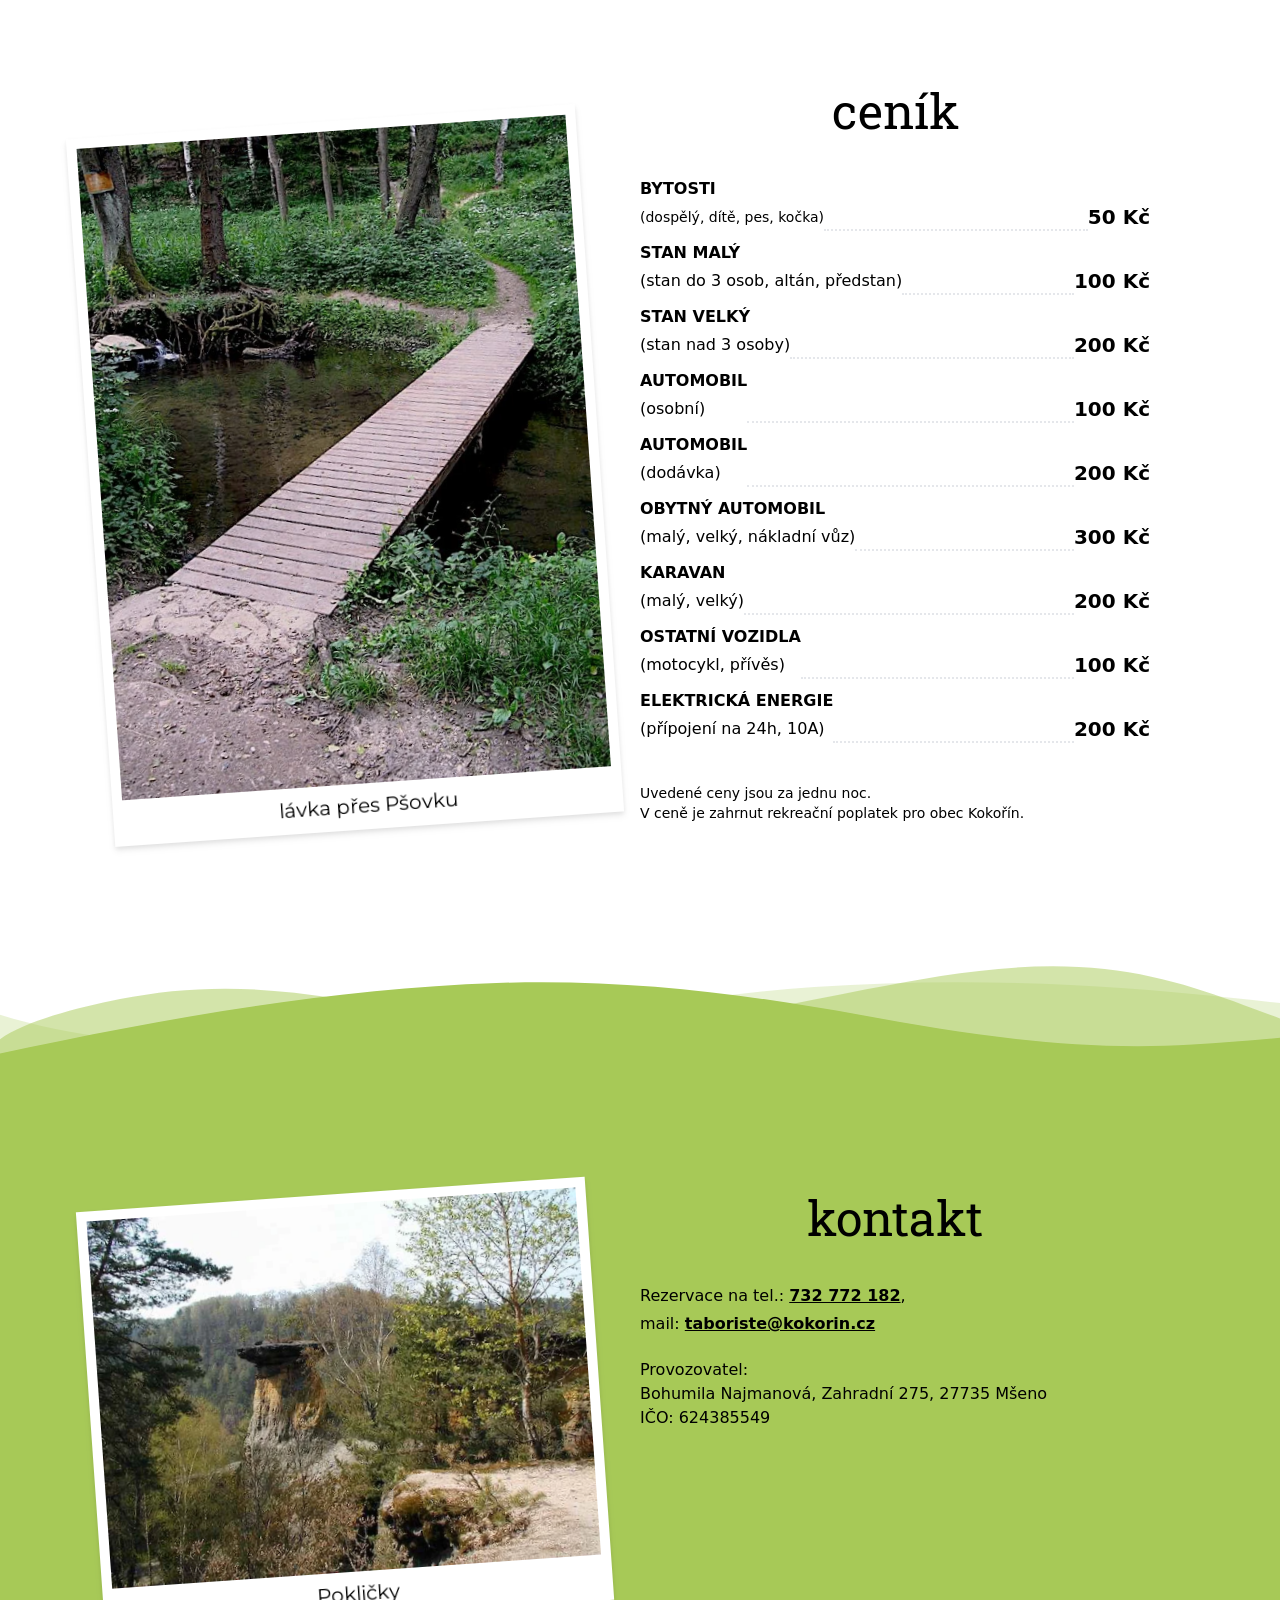
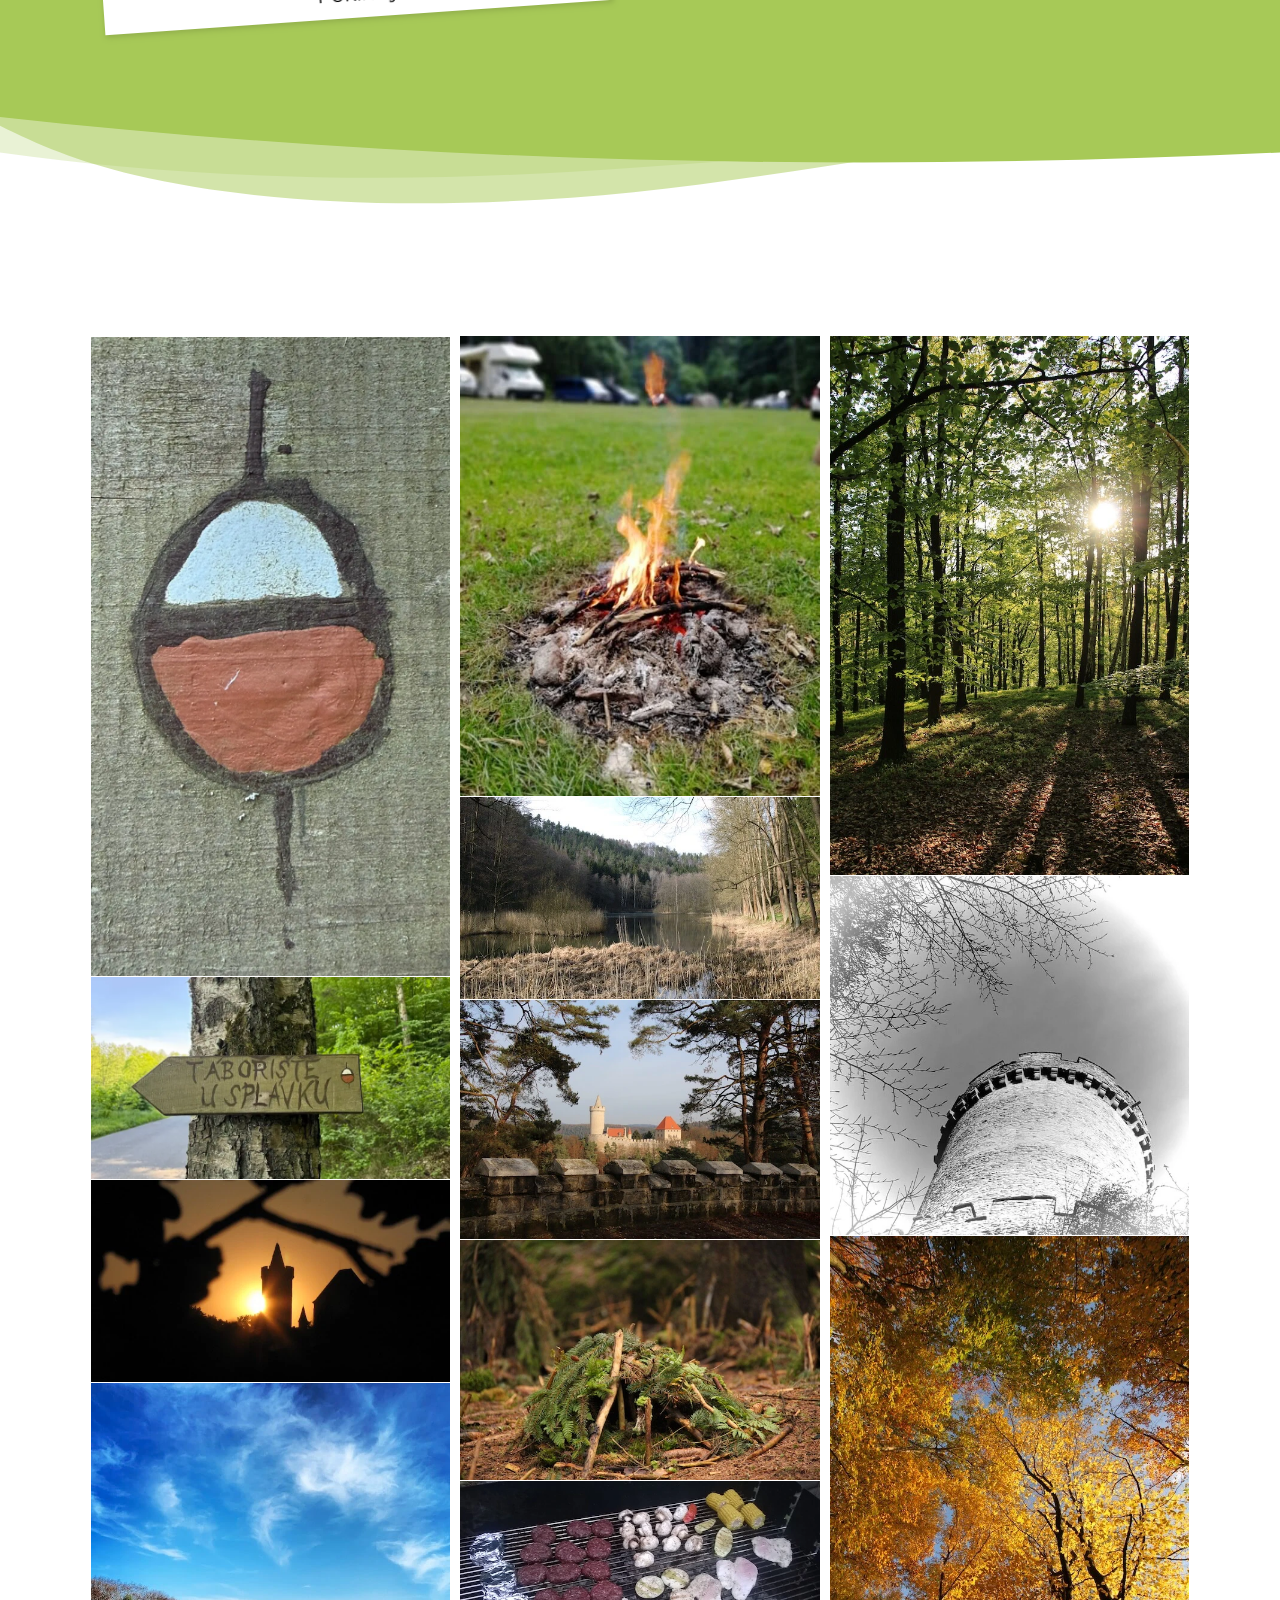
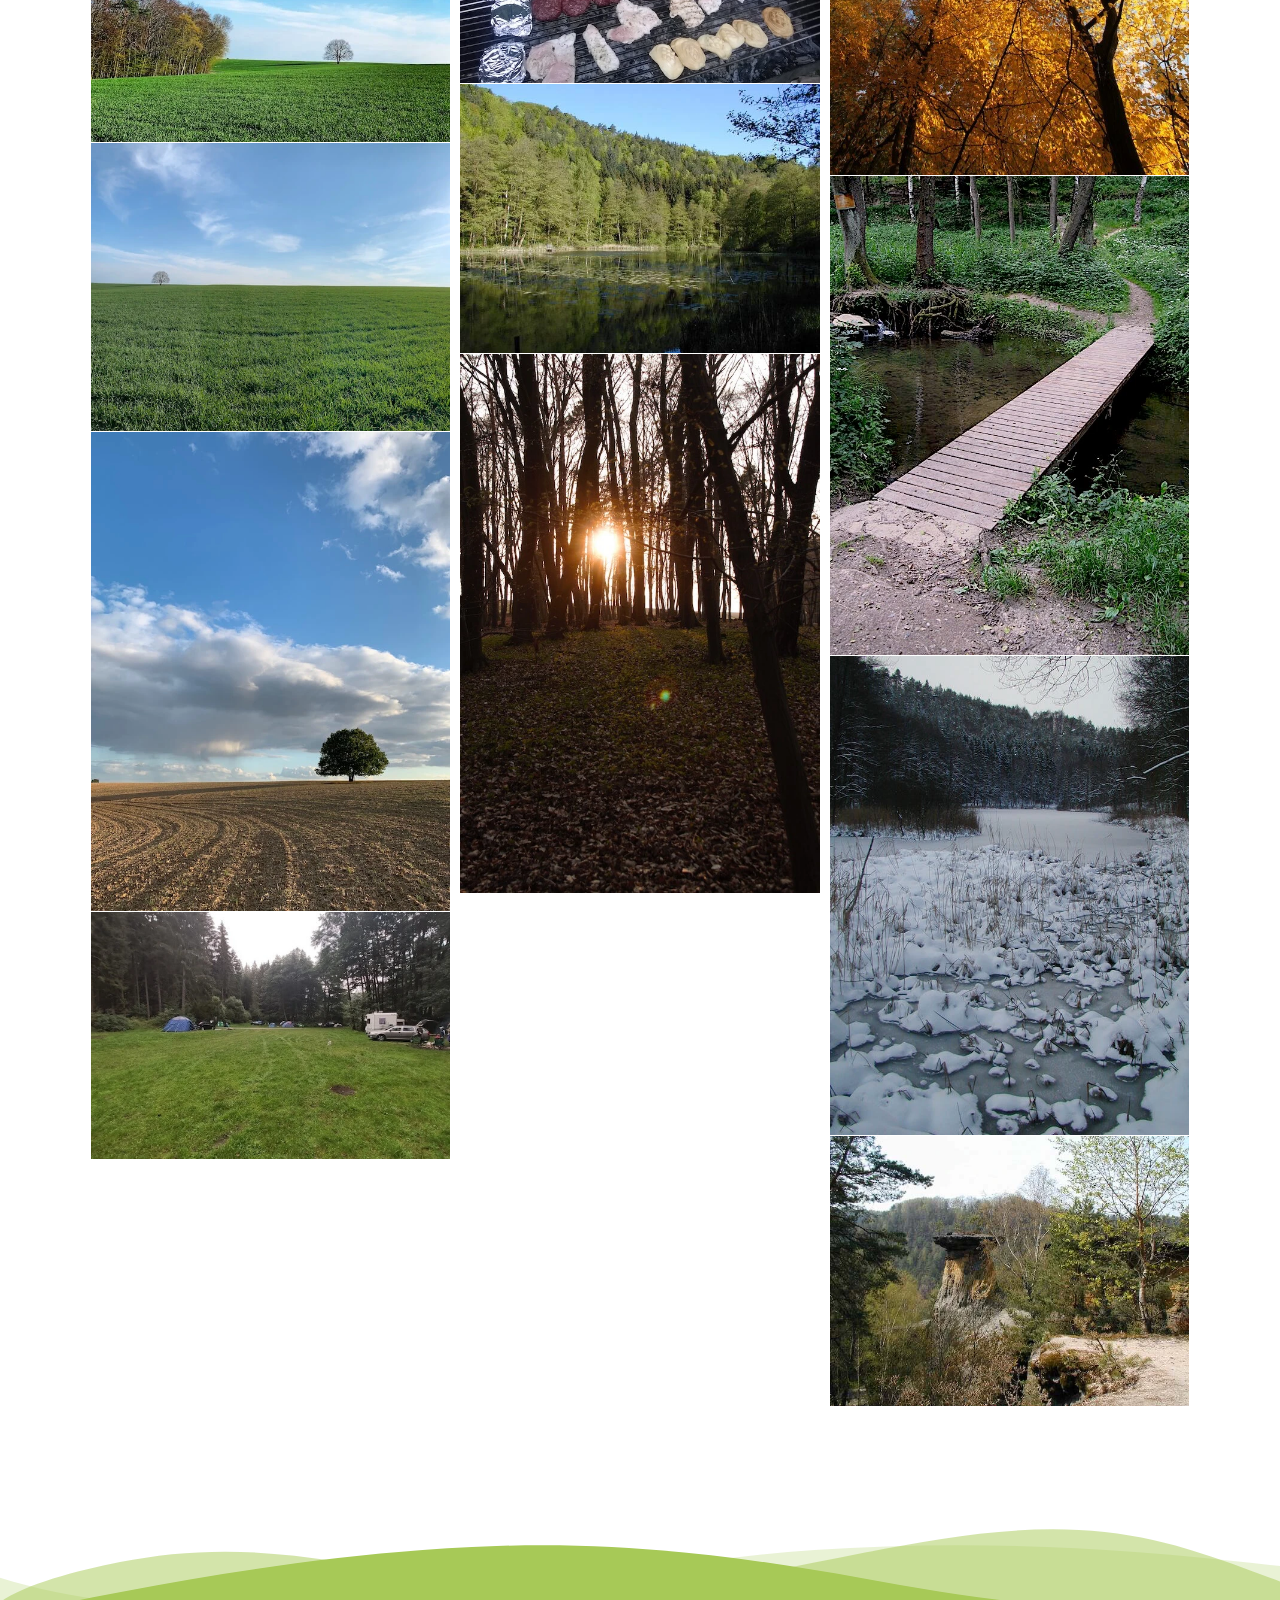
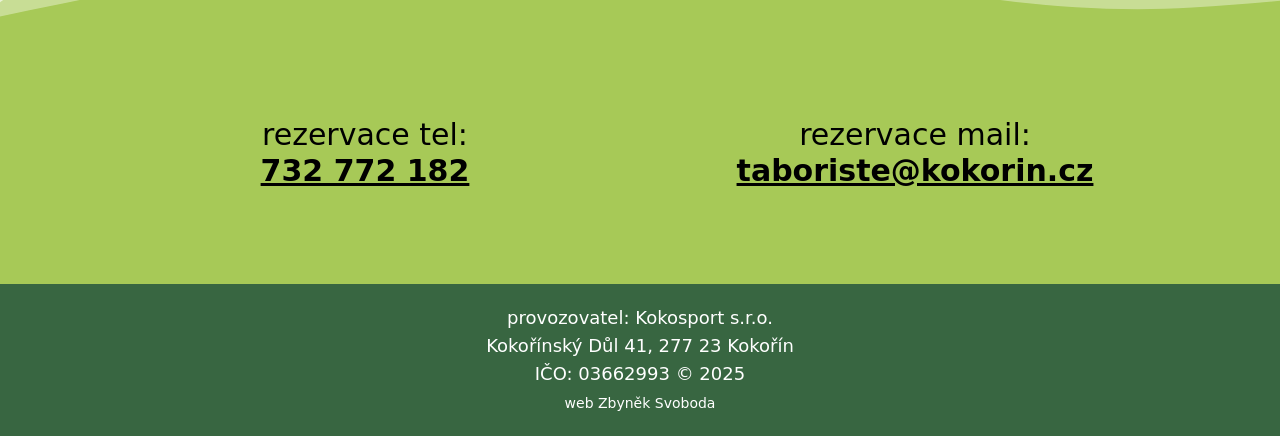
==== commit bbbf4477: "Add consent-gated GA4 analytics" ====
--- a/index.html
+++ b/index.html
@@ -133,6 +133,8 @@
       }
     }
     </script>
+    <meta name="ga4-measurement-id" content="G-8QBRN09RY7" />
+    <link rel="stylesheet" href="./analytics-consent.css" />
   </head>
   <body class="">
     <header class="flex flex-col">
@@ -177,7 +179,7 @@
       </nav>
     </header>
     
-    <section class="green-bg py-2 md:py-14 lg:py-24">
+    <section class="green-bg py-2 md:py-14 lg:py-24 tablet-mode">
       <div class="container flex flex-col md:flex-row-reverse">
         <article class="basis-1/2 mx-2 md:mx-10 my-10">
           <h1
@@ -598,5 +600,6 @@
         </a>
       </div>
     </footer>
+    <script src="./analytics-consent.js" defer></script>
   </body>
 </html>
--- a/css.css
+++ b/css.css
@@ -168,12 +168,24 @@
     fill: #A7C957;
 }
 
-@media (max-width: 768px) {
+@media (max-width: 1200px) {
     header {
         background-size: cover;
-        min-height: 20vh !important;
+        min-height: 30vh !important;
     }
     .over {
         display: none;
     }
+}
+@media ((max-height: 500px) and (max-width: 1200px)) {
+    header {
+        background-size: cover;
+        min-height: 70vh !important;
+    }
+    .over {
+        display: none;
+    }
+    .tablet-mode {
+     padding-top: 0px;
+    }
 }
--- a/css.css
+++ b/css.css
@@ -168,12 +168,24 @@
     fill: #A7C957;
 }
 
-@media (max-width: 768px) {
+@media (max-width: 1200px) {
     header {
         background-size: cover;
-        min-height: 20vh !important;
+        min-height: 30vh !important;
     }
     .over {
         display: none;
     }
+}
+@media ((max-height: 500px) and (max-width: 1200px)) {
+    header {
+        background-size: cover;
+        min-height: 70vh !important;
+    }
+    .over {
+        display: none;
+    }
+    .tablet-mode {
+     padding-top: 0px;
+    }
 }
--- a/analytics-consent.css
+++ b/analytics-consent.css
@@ -0,0 +1,45 @@
+.analytics-settings {
+  display: block;
+  margin: 1rem auto 0;
+  padding: 0.25rem 0.5rem;
+  border: 0;
+  background: transparent;
+  color: white;
+  font-size: 0.8rem;
+  text-decoration: underline;
+  cursor: pointer;
+}
+
+.analytics-settings[hidden] { display: none; }
+
+.analytics-banner {
+  position: fixed;
+  z-index: 9999;
+  right: 0.75rem;
+  bottom: 0.75rem;
+  left: 0.75rem;
+  max-width: 36rem;
+  margin: auto;
+  padding: 1rem;
+  border: 1px solid #d4d4d4;
+  border-radius: 0.75rem;
+  background: white;
+  color: #171717;
+  box-shadow: 0 10px 28px rgb(0 0 0 / 16%);
+  font: 0.875rem/1.5 system-ui, sans-serif;
+}
+
+.analytics-banner p { margin: 0 0 0.75rem; }
+.analytics-actions { display: flex; flex-wrap: wrap; gap: 0.5rem; }
+.analytics-actions button {
+  padding: 0.55rem 0.9rem;
+  border: 1px solid #171717;
+  border-radius: 0.5rem;
+  background: white;
+  color: #171717;
+  font: inherit;
+  font-weight: 600;
+  cursor: pointer;
+}
+.analytics-actions .analytics-accept { background: #171717; color: white; }
+.analytics-actions button:focus-visible { outline: 2px solid #171717; outline-offset: 2px; }
